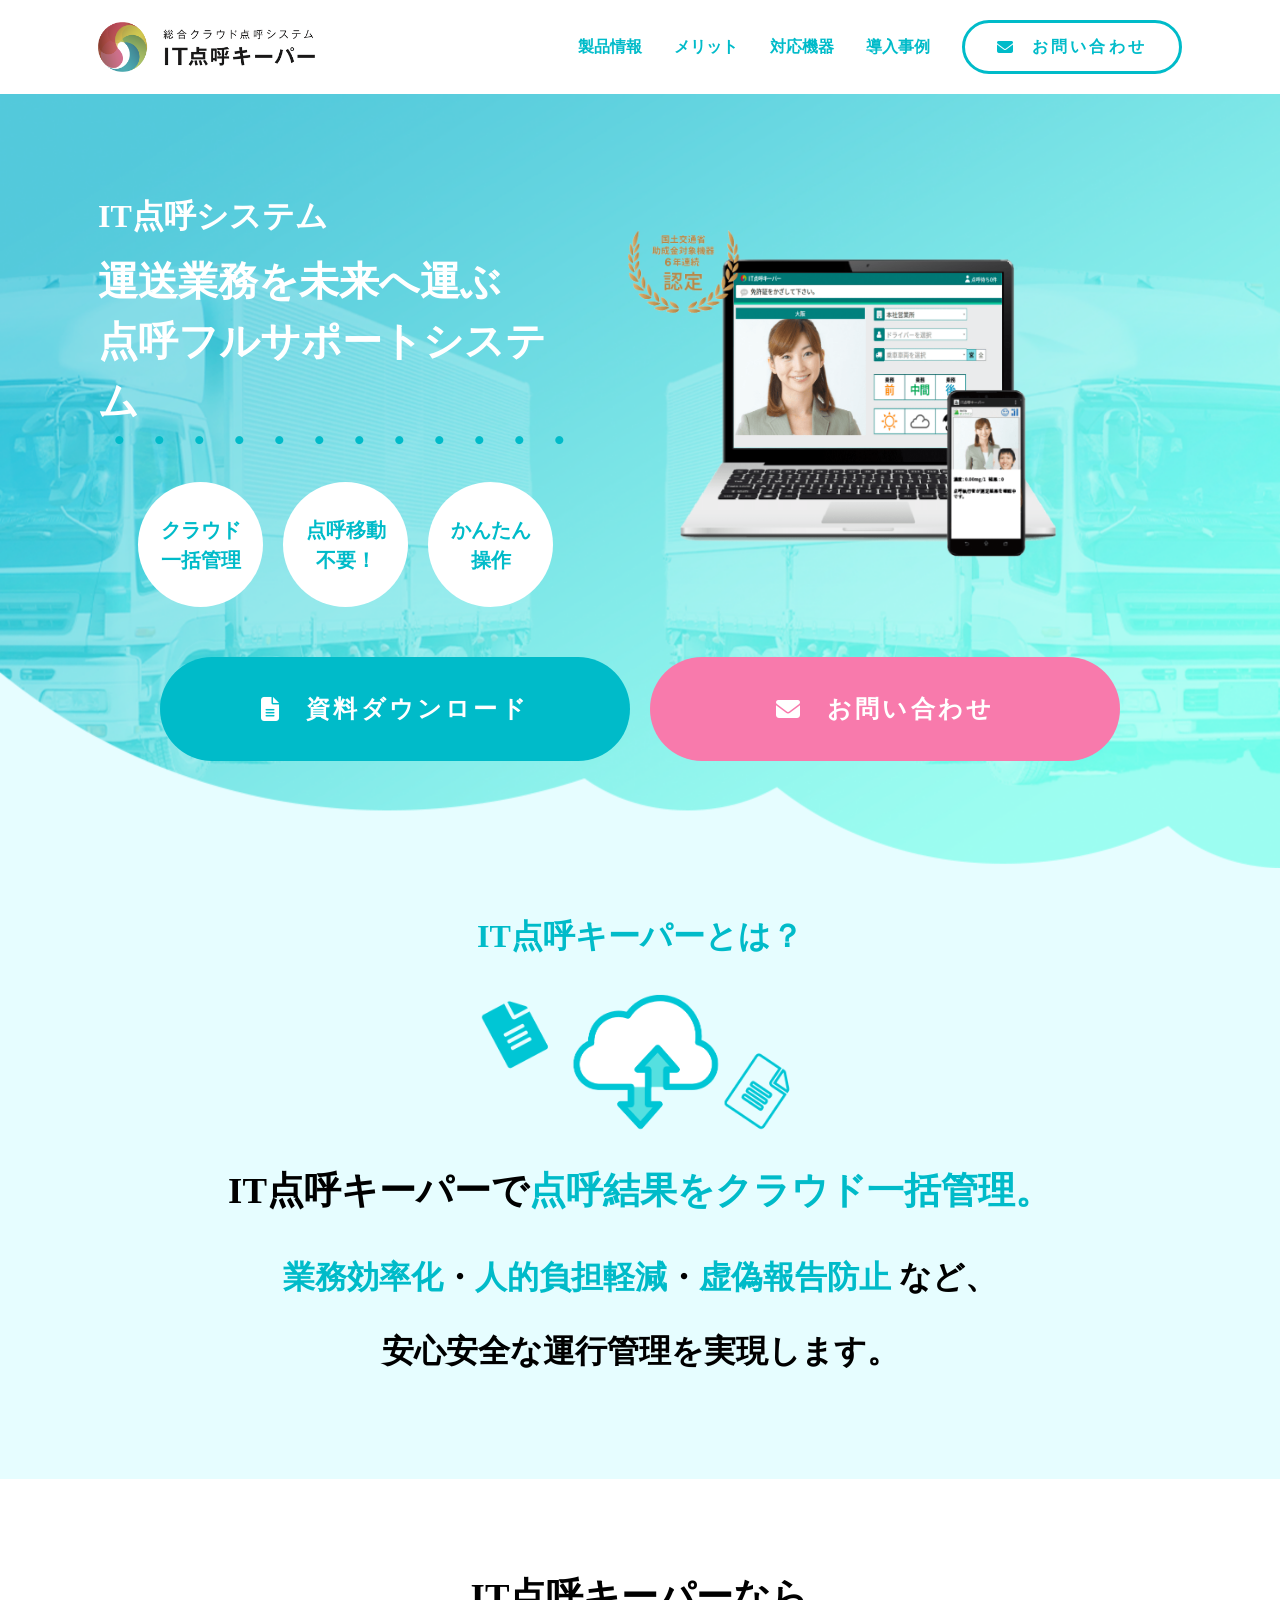
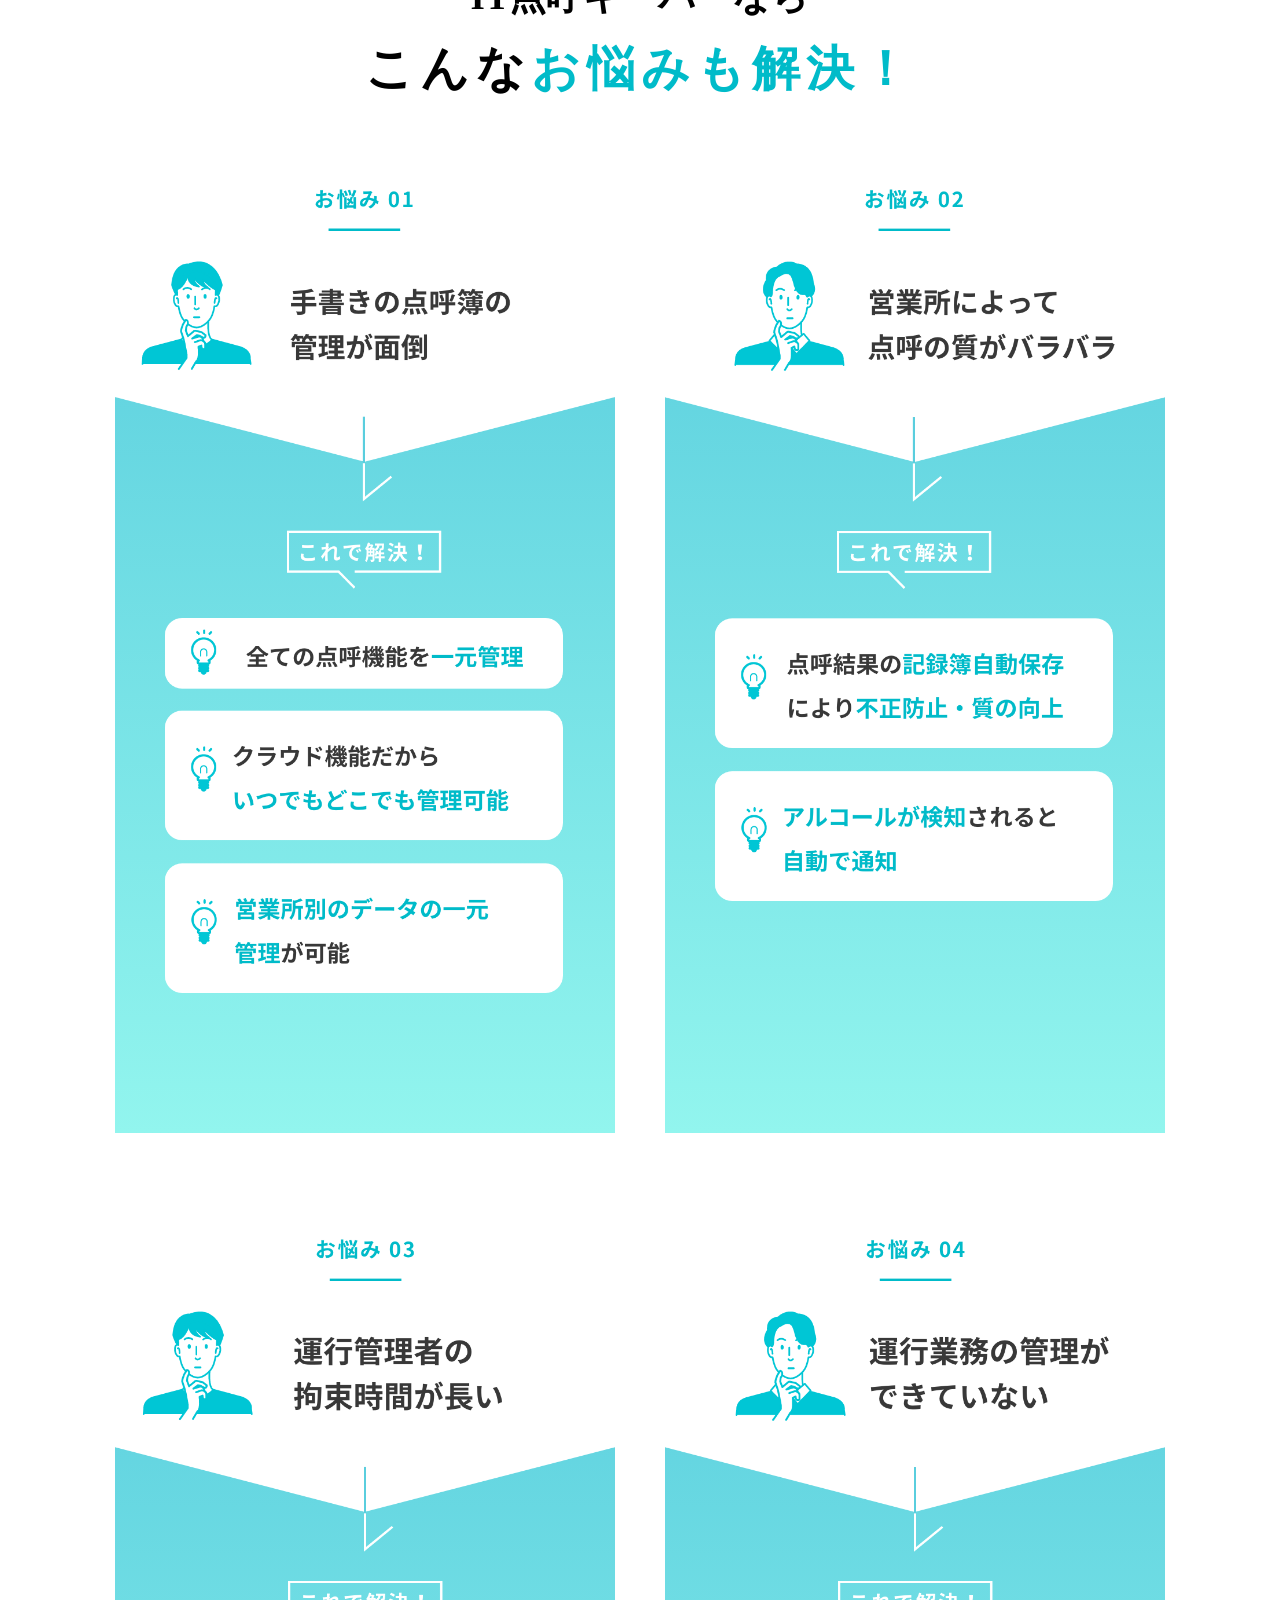
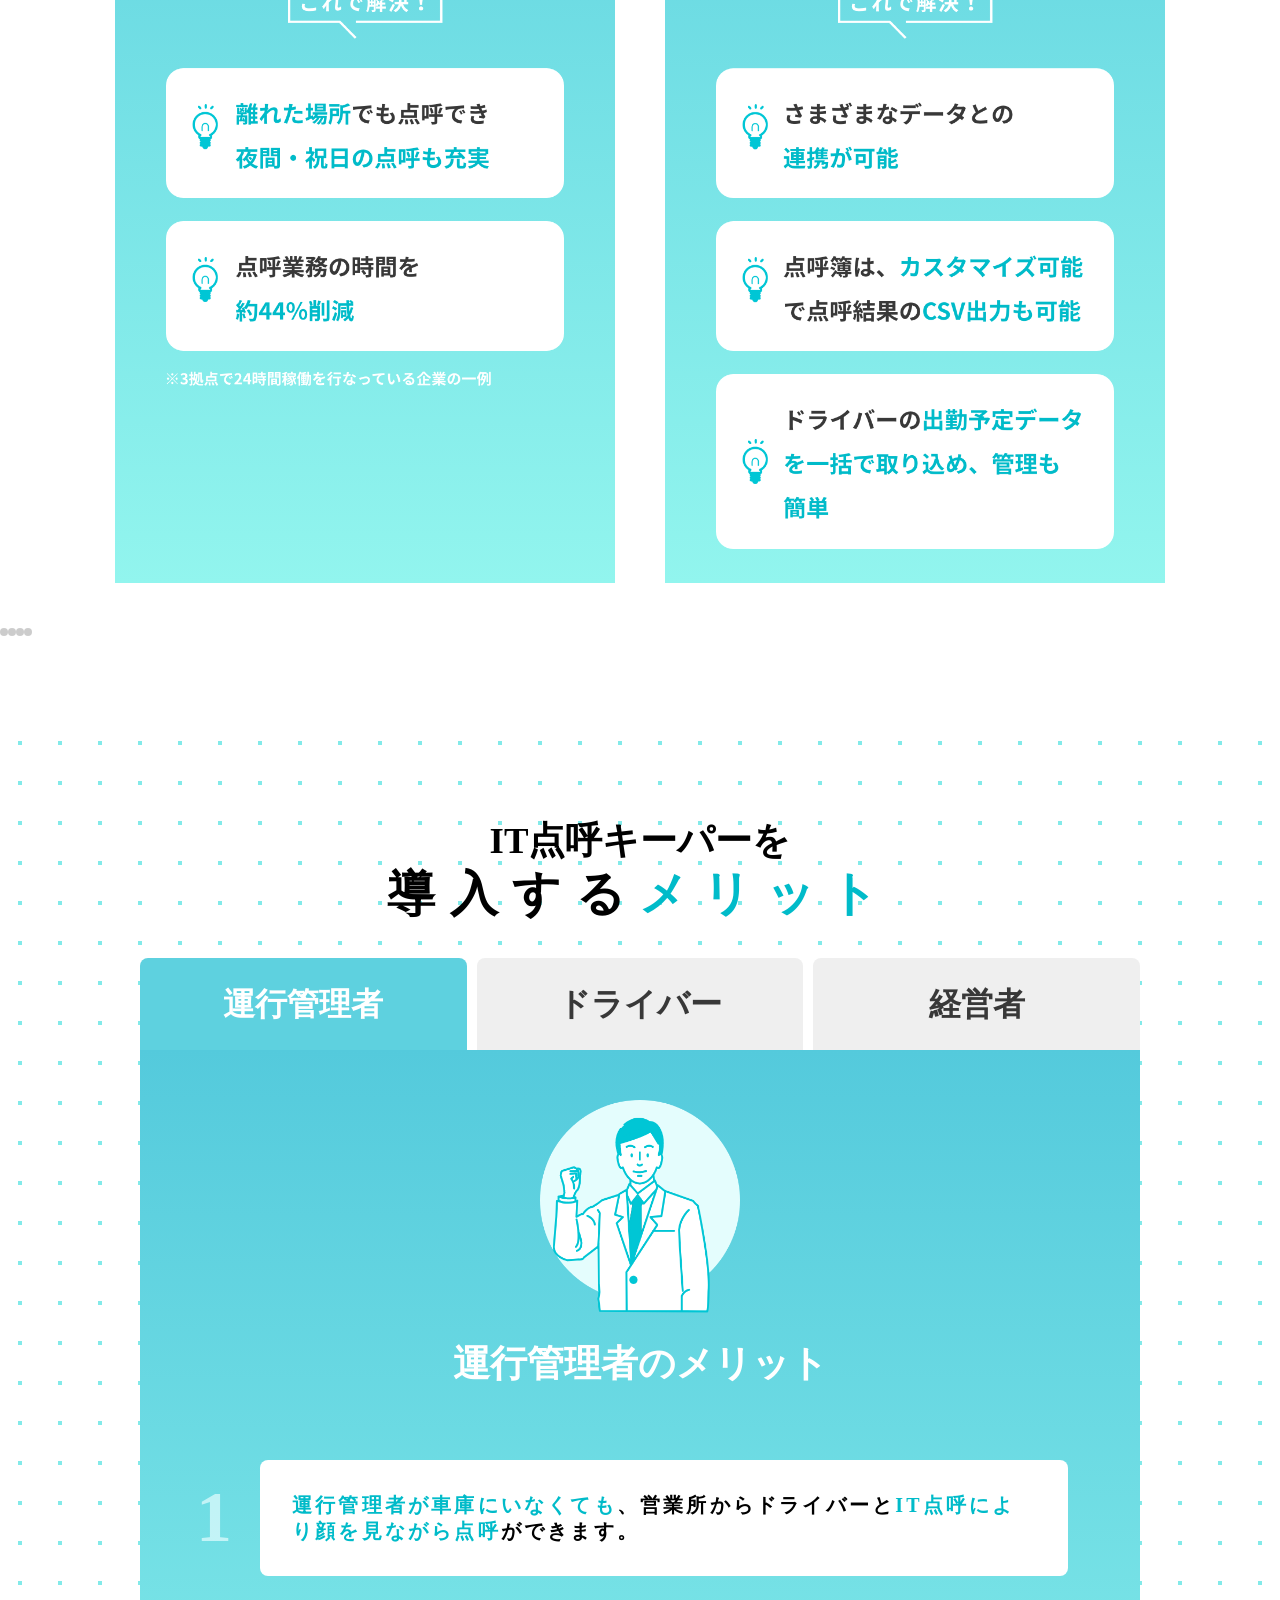
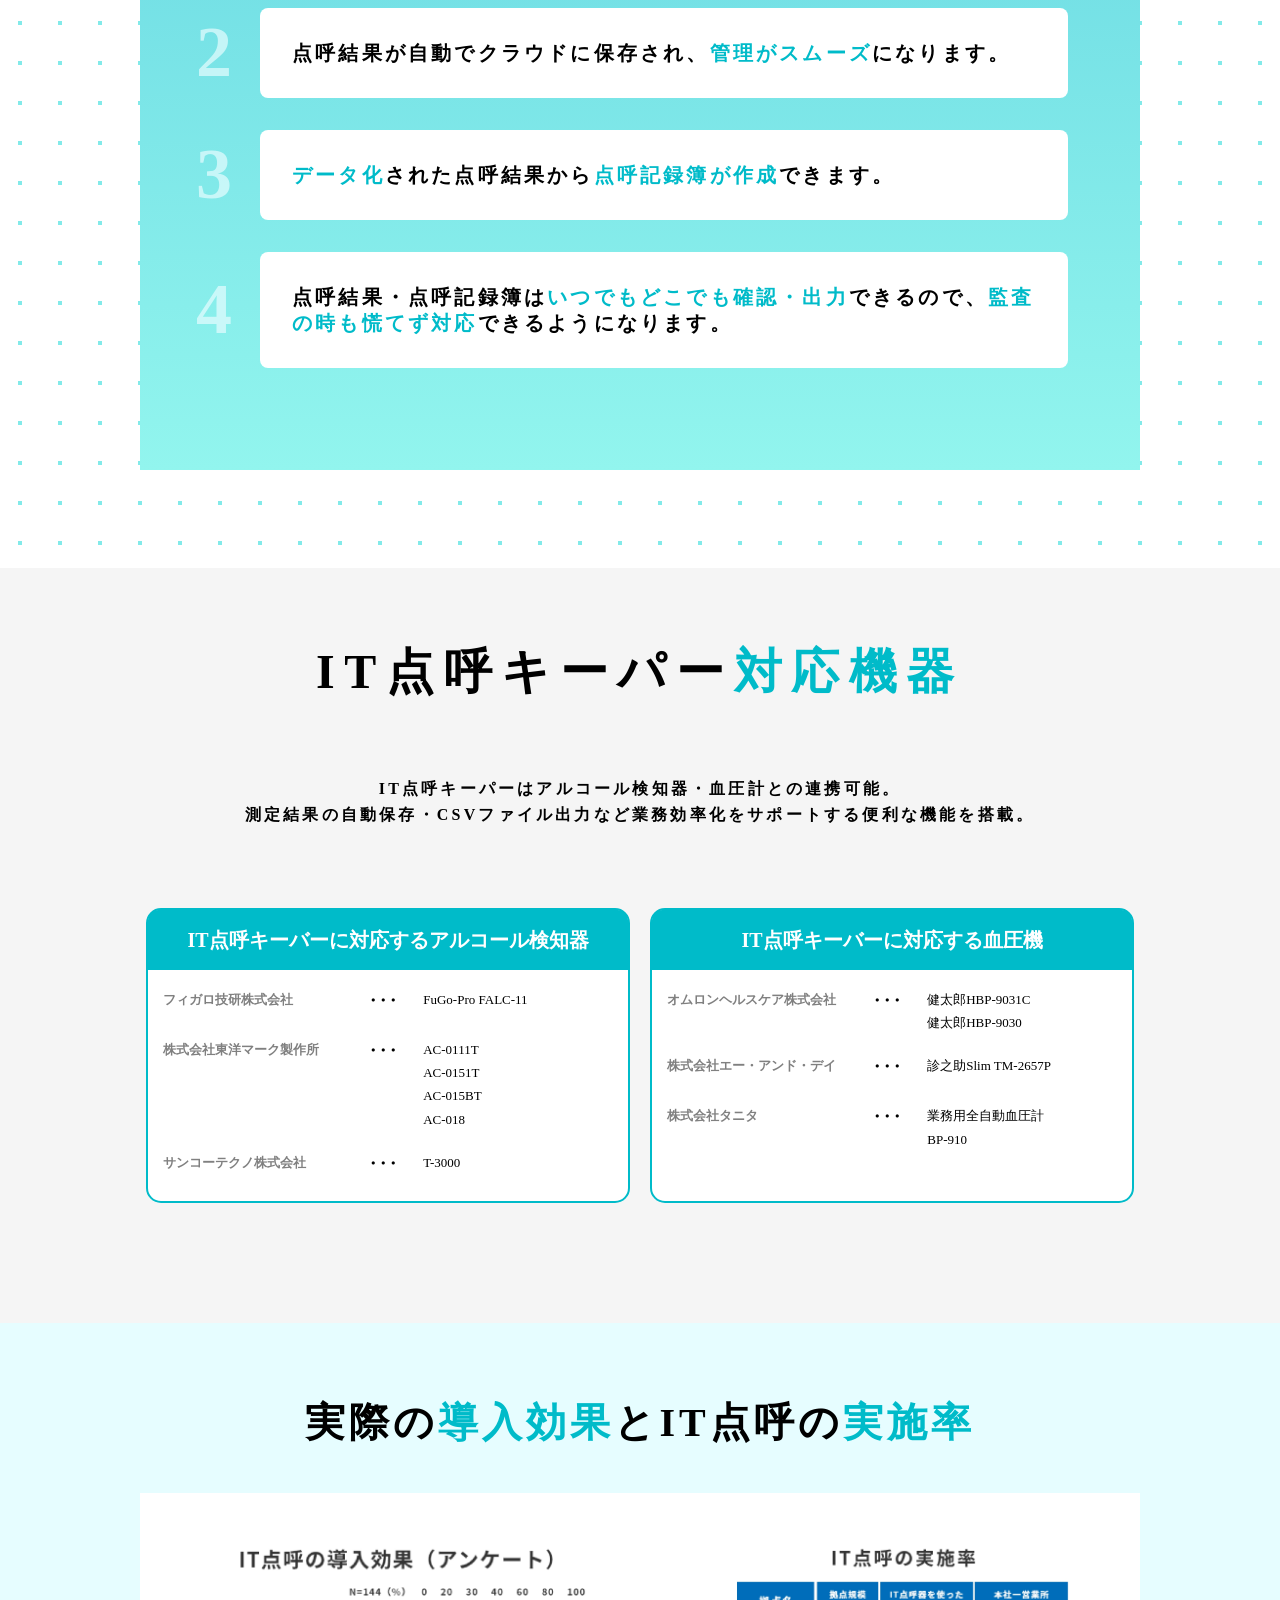
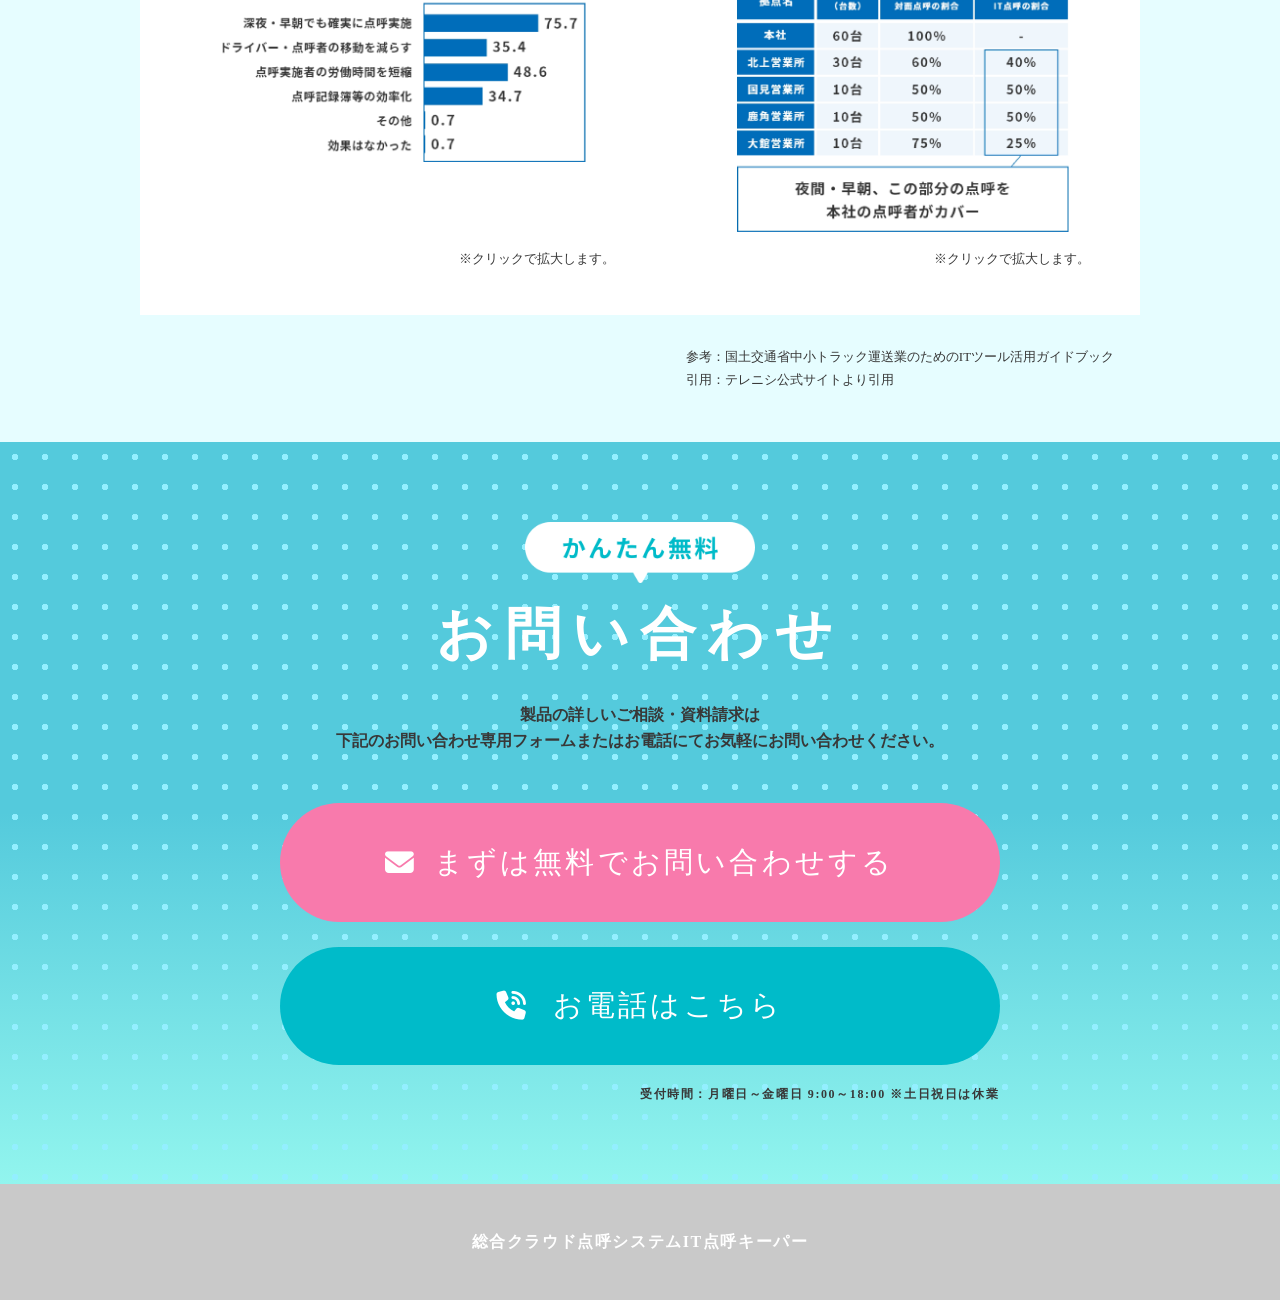
==== index.html @ 52ca7051 "first commit" ====
<!DOCTYPE html>
<html lang="ja">
  <head>
    <meta charset="UTF-8" />
    <meta http-equiv="X-UA-Compatible" content="IE=edge" />
    <meta name="viewport" content="width=device-width, initial-scale=1.0" />
    <!-- google font -->
    <link rel="preconnect" href="https://fonts.googleapis.com" />
    <link rel="preconnect" href="https://fonts.gstatic.com" crossorigin />
    <link
      href="https://fonts.googleapis.com/css2?family=Noto+Sans+JP:wght@500;700&display=swap"
      rel="stylesheet"
    />
    <!-- font awesome -->
    <link rel="stylesheet"
  href="https://cdnjs.cloudflare.com/ajax/libs/font-awesome/6.5.0/css/all.min.css"
  integrity="sha512-Avb2QiuDEEvB4bZJYdft2mNjVShBftLdPG8FJ0V7irTLQ8Uo0qcPxh4Plq7G5tGm0rU+1SPhVotteLpBERwTkw=="
  crossorigin="anonymous"
  referrerpolicy="no-referrer" />
    <!-- swiper.css -->
    <link
      rel="stylesheet"
      href="https://unpkg.com/swiper/swiper-bundle.min.css"
    />
    <!-- CSS -->
    <link rel="stylesheet" href="./css/reset.css" />
    <link rel="stylesheet" href="./css/style.css" />
    <!-- JS -->
    <script src="https://unpkg.com/swiper/swiper-bundle.min.js"></script>
    
    <title>総合クラウド点呼システム IT点呼キーパー</title>
    <meta
      content="IT点呼・対面点呼・電話点呼・スマホ点呼を全て1つに。IT点呼キーパーは、貨物／旅客自動車運送事業者向けの総合クラウド点呼システムです。ITを活用し、営業所と車庫間で離れていても、ドライバーと運行管理者同士が顔を見ながら点呼を行えます。"
      name="description"
    />
  </head>
  <body>
  <div class="header">
    <div class="header-inner">
    
    <img class="logo" src="img/logo@2x.png">
    
    <p class="hdicon1"><i class="fa-solid fa-phone-volume"></i></p>
    <p class="hdicon2"><i class="fa-solid fa-envelope"></i></p>

        <nav class="header__nav nav" id="js-nav">
          <ul class="nav__items nav-items">
        <li><a href="#jump1" class="hdmenu">製品情報</a></li>
        <li><a href="#jump2" class="hdmenu">メリット</a></li>
        <li><a href="#jump3" class="hdmenu">対応機器</a></li>
        <li><a href="#jump4" class="hdmenu">導入事例</a></li>
        <li><a href="" class="hdmenubutton"><i class="fa-solid fa-envelope"></i>お問い合わせ</a></li>
        <li class="nav__download">
        <a href="dl/ittenko-document.pdf">
          <i class="fa-solid fa-file-lines"></i>資料ダウンロード</a>
        </li>
          </ul>
        </nav>
        

        <button class="header__hamburger hamburger" id="js-hamburger">
          <span></span>
          <span></span>
          <span></span>
        </button>
      
    </div>
  </div>

  <div class="mainvisual">
  <div class="mv">
  <div class="mainvileft">
    <h3>IT点呼システム</h3>
    <h2>運送業務を未来へ運ぶ</h2>
    <h2>点呼フルサポートシステム</h2>
    <div class="title-dots">
  ・・・・・・・・・・・・
</div>
<div class="spimg">
<img src="img/top-mv-img01@2x.png">
</div>
    <ul class="mainviicon">
      <li class="mainviiconmaru">クラウド<br>一括管理</li>
      <li class="mainviiconmaru">点呼移動<br>不要！</li>
      <li class="mainviiconmaru">かんたん<br>操作</li>
    </ul>
  </div>
    <div class="mainviright">
      <img src="img/top-mv-img01@2x.png">
    </div>
  </div>
  <div class="mvbutton">
  <a href="dl/ittenko-document.pdf" class="mvbutton1"><i class="fa-solid fa-file-lines"></i>資料ダウンロード</a>
  <a href="" class="mvbutton2"><i class="fa-solid fa-envelope"></i>お問い合わせ</a>
  </div>
  </div>
  
  <div class="section1" id="jump1">
    <h3><span class="st1">IT点呼キーパーとは？</span></h3>
    <img src="img/top-about-img01@2x.png">
    <h3>IT点呼キーパーで<span>点呼結果をクラウド一括管理。</span></h3>
    <p><span>業務効率化</span>・<span>人的負担軽減</span>・<span>虚偽報告防止</span>
    など、</p><p>
    安心安全な運行管理を実現します。</p>
  </div>

  <div class="section2">
    <h3>IT点呼キーパーなら</h3>
    <h2>こんな<span>お悩みも解決！</span></h2>
      <div class="pcsc2">
    <div class="pcsc2-slide"><img src="img/top-solution-img01@2x.png"></div>
    <div class="pcsc2-slide"><img src="img/top-solution-img02@2x.png"></div>
    <div class="pcsc2-slide"><img src="img/top-solution-img03@2x.png"></div>
    <div class="pcsc2-slide"><img src="img/top-solution-img04@2x.png"></div>
      </div>
    <div class="swiper-container">
    <div class="swiper">
    <div class="swiper-wrapper">
    <div class="swiper-slide"><img src="img/top-solution-img01@2x.png"></div>
    <div class="swiper-slide"><img src="img/top-solution-img02@2x.png"></div>
    <div class="swiper-slide"><img src="img/top-solution-img03@2x.png"></div>
    <div class="swiper-slide"><img src="img/top-solution-img04@2x.png"></div>
    </div>
    <!-- ★ ここを追加（左右の矢印ボタン） -->
    <div class="swiper-button-prev"></div>
    <div class="swiper-button-next"></div>
</div>
    <!-- ページネーションがあるなら -->
    <div class="swiper-pagination"></div>
  
</div>
</div>
  <div class="section3" id="jump2">
    <h3>IT点呼キーパーを</h3>
    <h2>導入する<span class="ao">メリット</span></h2>
    <section class="someTabs" data-tabs>
  <nav class="tabs__nav">
    <a href="#" class="tabs__item active" data-tab>運行管理者</a>
    <a href="#" class="tabs__item" data-tab>ドライバー</a>
    <a href="#" class="tabs__item" data-tab>経営者</a>
  </nav>
  <div class="tabs__body">
    <div class="tabs__content active" data-tab-content>
      <img src="img/top-merit-img01.png">
      <h3 class="shiro">運行管理者のメリット</h3>
      <ul>
        <li><span>運行管理者が車庫にいなくても</span>、営業所からドライバーと<span>IT点呼により顔を見ながら点呼</span>ができます。</li>
        <li>点呼結果が自動でクラウドに保存され、<span>管理がスムーズ</span>になります。</li>
        <li><span>データ化</span>された点呼結果から<span>点呼記録簿が作成</span>できます。</li>
        <li>点呼結果・点呼記録簿は<span>いつでもどこでも確認・出力</span>できるので、<span>監査の時も慌てず対応</span>できるようになります。</li>
      </ul>
    </div>
    <div class="tabs__content" data-tab-content>
      <img src="img/top-merit-img02.png">
      <h3 class="shiro">ドライバーのメリット</h3>
      <ul>
        <li>対面点呼のために<span>離れた営業所まで向かう時間が削減</span>されます。</li>
        <li>遠隔地の場合でも<span>スマートフォンで点呼</span>※が行えます。<p>※オプション</p></li>
      </ul>
    </div>
    <div class="tabs__content" data-tab-content>
      <img src="img/top-merit-img03.png">
      <h3 class="shiro">経営者のメリット</h3>
      <ul>
        <li><span>点呼結果が自動でクラウドに保存・管理</span>されるので、<span>改ざん・不正利用防止</span>に繋がります。</li>
        <li>営業所ごとにバラついていた<span>点呼の質が均一化</span>され、<span>点呼簿の質が向上</span>されます。</li>
        <li>クラウド化により、<span>ペーパーレスで経費削減</span>に繋がります。</li>
      </ul>
    </div>
  </div>
  </section>
  </div>

  <div class="section4" id="jump3">
    <h2>IT点呼キーパー<span class="ao">対応機器</span></h2>
    <p>IT点呼キーパーはアルコール検知器・血圧計との連携可能。</p>
    <p>測定結果の自動保存・CSVファイル出力など業務効率化をサポートする便利な機能を搭載。</p>
     <div class="container">
    <!-- 左のカード -->
    <div class="card">
    <div class="accordion">
      <h3>IT点呼キーバーに対応する<span>アルコール検知器</span></h3>
    </div>
      <div class="list">
        <div class="list-item">
          <span class="company">フィガロ技研株式会社</span><span class="lidot">・・・</span><span class="models">FuGo-Pro FALC-11</span>
        </div>
        <div class="list-item">
          <span class="company">株式会社東洋マーク製作所</span>
          <span class="lidot">・・・</span>
          <span class="models">
            AC-0111T<br>
            AC-0151T<br>
            AC-015BT<br>
            AC-018</span>
          
        </div>
        <div class="list-item">
          <span class="company">サンコーテクノ株式会社</span><span class="lidot">・・・</span><span class="models">T-3000</span>
        </div>
      </div>
    </div>

    <!-- 右のカード -->
    <div class="card">
      <div class="accordion">
      <h3>IT点呼キーバーに対応する<span>血圧機</span></h3></div>
      <div class="list">
        <div class="list-item">
          <span class="company">オムロンヘルスケア株式会社</span>
          <span class="lidot">・・・</span>
          <span class="models">
            健太郎HBP-9031C<br>
            健太郎HBP-9030</span>
          
        </div>
        <div class="list-item">
          <span class="company">株式会社エー・アンド・デイ</span><span class="lidot">・・・</span><span class="models">診之助Slim TM-2657P</span>
        </div>
        <div class="list-item">
          <span class="company">株式会社タニタ</span><span class="lidot">・・・</span><span class="models">業務用全自動血圧計<br>BP-910</span>
        </div>
      </div>
    </div>
  </div>
  </div>

  <div class="section5" id="jump4">
    <h2>実際の<span class="ao5">導入効果</span>とIT点呼の<span class="ao5">実施率</span></h2>
    <div class="sc5li">
      <div class="sc5li1">
      <img src="img/top-effect-img01@2x.jpg" class="modal-img">
      <p>※クリックで拡大します。</p>
      </div>
      <div class="sc5li1">
      <img src="img/top-effect-img02@2x.jpg" class="modal-img">
      <p>※クリックで拡大します。</p>
      </div>
</div>
<div id="modal" class="modal">
  <div class="modal-box">
    <span class="close">&times;</span>
    <img id="modal-content" src="" alt="">
  </div>
</div>
<div class="sc5cp">
    <p>参考：国土交通省中小トラック運送業のためのITツール活用ガイドブック</p>
    <p>引用：テレニシ公式サイトより引用</p>
  </div>
</div>    
    

  <div class="section6">
    <img src="img/contact-dec01@2x.png">
    <h2>お問い合わせ</h2>
    <p>製品の詳しいご相談・資料請求は<br>
      下記のお問い合わせ専用フォームまたはお電話にてお気軽にお問い合わせください。</p>
    <a href="" class="sc6bt1"><i class="fa-solid fa-envelope"></i>まずは無料でお問い合わせする</a>
    <br>
    <a href="" class="sc6bt2"><i class="fa-solid fa-phone-volume"></i>お電話はこちら</a>
    <p class="lastcp">受付時間：月曜日～金曜日 9:00～18:00 ※土日祝日は休業</p>
  </div>

  <div class="footer">
    <p>総合クラウド点呼システムIT点呼キーパー</p>
  </div>

  <script type="text/javascript" src="./js/common.js"></script>
  </body>
</html>
---- css/style.css ----
@charset "UTF-8";
/*ここでは各パーショルファイルを＠useしてください。*/
/*クラス定義 (これより下を消す)*/
/*ここでは各ファイルで使用する変数を定義してください。*/
h3 {
  font-size: 2.3rem;
}

h2 {
  font-size: 3rem;
}

/*ここでは各パーショルファイルを＠useしてください。*/
/*クラス定義 (これより下を消す)*/
/*クラス定義 (これより下を消す)*/
#jump1, #jump2, #jump3, #jump4 {
  scroll-margin-top: 94px;
}

.section1 {
  text-align: center;
  background-color: #e6fdff;
  padding-bottom: 100px;
}
.section1 span {
  color: #00bbc9;
}
.section1 .st1 {
  font-size: 32px;
}
.section1 img {
  margin: auto;
  display: block;
  width: 25%;
  margin-top: 20px;
  margin-bottom: 40px;
}
.section1 h3 {
  padding-bottom: 20px;
}
.section1 p {
  margin-top: 20px;
  font-size: 2rem;
  line-height: 1.7;
  font-weight: bold;
}

.section2 {
  padding-top: 100px;
  padding-bottom: 100px;
  text-align: center;
}
.section2 h2 {
  margin-top: 30px;
  letter-spacing: 0.4rem;
  font-size: 48px;
  font-weight: 700;
}
.section2 span {
  color: #00bbc9;
}

@media (min-width: 993px) {
  .section2 .pcsc2 {
    display: flex;
    justify-content: center;
    gap: 50px;
    margin-top: 50px;
    flex-wrap: wrap;
    max-width: 1260px;
    margin: 40px auto;
  }
  .swiper {
    display: none;
  }
  .pcsc2-slide {
    position: relative;
    background: linear-gradient(0deg, #92f5ee 0%, #54cadc 100%);
    width: 500px;
    height: 1000px;
    overflow: hidden;
  }
  .pcsc2-slide img {
    position: absolute;
    top: 0;
    left: 0;
    width: 100%; /* 横幅を枠いっぱいに */
    height: auto; /* 縦は自動調整 */
    -o-object-fit: contain;
       object-fit: contain;
  }
}
.section3 {
  padding-top: 100px;
  padding-bottom: 50px;
  text-align: center;
  background-color: #ffffff;
  background-image: radial-gradient(circle, #83eae9 2.5px, transparent 2.5px);
  background-position: 0 0;
  background-size: 40px 40px;
}
.section3 h2 {
  letter-spacing: 0.3em;
  padding-top: 10px;
  padding-bottom: 40px;
}
.section3 span {
  color: #00bbc9;
}
.section3 .shiro {
  color: #ffffff;
  padding: 30px;
}
.section3 img {
  padding-top: 50px;
  width: 20%;
}
.section3 .tabs__nav {
  display: flex;
  justify-content: space-between;
  gap: 10px;
}
.section3 .someTabs {
  width: 80%;
  max-width: 1000px;
  margin: 0 auto;
}
.section3 .tabs__content {
  display: none;
}
.section3 .tabs__content.active {
  display: block;
  background: linear-gradient(0deg, #92f5ee 0%, #54cadc 100%);
}
.section3 .tabs__content ul {
  list-style: none;
  counter-reset: item;
  padding-left: 4.5rem;
  padding-right: 1.5rem;
  padding-bottom: 70px;
  margin: 3rem;
}
.section3 .tabs__content ul li {
  counter-increment: item;
  position: relative;
  padding: 2rem;
  margin-bottom: 2rem;
  background-color: #ffffff;
  border-radius: 0.5rem;
  font-size: 20px;
  text-align: left;
  font-weight: bold;
  letter-spacing: 0.2rem;
  line-height: 1.3;
}
.section3 .tabs__content ul li::before {
  content: counter(item);
  position: absolute;
  color: #e6fdff;
  left: -4rem;
  top: 50%;
  font-weight: bold;
  font-size: 4.5rem;
  transform: translateY(-50%);
  opacity: 0.7;
}
.section3 .tabs__item.active {
  background-color: #5ED1DF;
  color: #fff;
  text-decoration: none;
  font-size: 2rem;
  padding-top: 30px;
  padding-bottom: 30px;
}
.section3 .tabs__item {
  background-color: #EFEFEF;
  color: #383838;
  text-decoration: none;
  font-size: 2rem;
  font-weight: 600;
  padding: 30px 0;
  flex: 1;
  text-align: center;
  border-radius: 8px 8px 0 0;
}
.section3 .tabs__item:visited,
.section3 .tabs__item:focus {
  text-decoration: none;
}
.section3 .tabs__item:hover {
  text-decoration: none;
  opacity: 0.7;
}

.section4 {
  text-align: center;
  padding-top: 80px;
  padding-bottom: 120px;
  background-color: #f5f5f5;
}
.section4 h2 {
  padding-bottom: 80px;
  letter-spacing: 0.2em;
}
.section4 p {
  letter-spacing: 0.2em;
  line-height: 1.6;
  font-weight: bold;
}

.ao {
  color: #00bbc9;
}

.container {
  display: flex;
  gap: 20px;
  justify-content: center;
  flex-wrap: wrap;
  padding-top: 80px;
}

.card h3 {
  background-color: #00bbc9;
  color: #ffffff;
  font-size: 20px;
  text-align: center;
  border-top-left-radius: 10px;
  border-top-right-radius: 10px;
  padding: 20px 8px;
}

.list {
  line-height: 1.8;
}

.card {
  background-color: #ffffff;
  border: 2px solid #00bbc9;
  border-radius: 15px;
  width: 480px;
  margin: 0;
}

.list-item {
  display: flex;
  align-items: flex-start;
  margin-bottom: 20px;
  gap: 10px;
  font-size: 13px;
  margin-top: 18px;
}

.company {
  flex: 0.1 0 180px;
  font-weight: bold;
  color: gray;
  text-align: left;
  margin-left: 15px;
}

.models {
  flex: 2;
  text-align: left;
  margin-left: 20px;
}

.lidot {
  flex: 0 0 10px;
  letter-spacing: -10px;
  font-size: 20px;
  margin-top: -6px;
}

.section5 {
  text-align: center;
  padding-top: 80px;
  padding-bottom: 50px;
  background-color: #e6fdff;
}
.section5 h2 {
  padding-bottom: 50px;
  letter-spacing: 0.1em;
  font-size: 2.5rem;
}

.ao5 {
  color: #00bbc9;
}

.sc5li {
  display: flex;
  background-color: #ffffff;
  justify-content: space-between;
  margin: 0 auto;
  max-width: 1000px;
  padding-top: 50px;
  padding-bottom: 50px;
}

.sc5li1 {
  display: flex;
  flex-direction: column;
  align-items: center;
}
.sc5li1 img {
  width: 70%;
}

.sc5li1 img:hover {
  opacity: 0.7;
}

.sc5li1 p {
  margin-top: auto;
  padding-top: 20px;
  font-size: 13px;
  color: #383838;
  align-self: flex-end;
  padding-right: 50px;
}

.sc5cp {
  padding-top: 30px;
  text-align: left;
  font-size: 13px;
  color: #383838;
  line-height: 1.8;
  display: inline-block;
  padding-left: 520px;
}

.modal {
  display: none;
  position: fixed;
  inset: 0;
  background: rgba(0, 0, 0, 0.8);
  z-index: 9999;
  display: flex;
  justify-content: center;
  align-items: center;
}

.modal-box {
  position: relative;
  display: inline-block;
}

#modal-content {
  max-width: 50vw;
  max-height: 50vh;
  -o-object-fit: contain;
     object-fit: contain;
}

.close {
  position: absolute;
  top: -40px;
  right: 0px;
  font-size: 32px;
  color: #ffffff;
  z-index: 999999;
  cursor: pointer;
  -webkit-user-select: none;
     -moz-user-select: none;
          user-select: none;
}

.section6 {
  padding-top: 80px;
  text-align: center;
  align-items: center;
  padding-bottom: 80px;
  background-image: radial-gradient(circle, #93efff 3px, transparent 3px), linear-gradient(0deg, #92f5ee 0%, #54cadc 50%);
  background-position: 0 0;
  background-size: 30px 30px, auto;
  background-repeat: repeat, no-repeat;
}
.section6 img {
  width: 18%;
}
.section6 h2 {
  color: #ffffff;
  padding-top: 20px;
  padding-bottom: 40px;
  letter-spacing: 0.7rem;
  font-size: 3.5rem;
}
.section6 p {
  line-height: 1.6;
  color: #383838;
  font-weight: bold;
}

.sc6bt1,
a.sc6bt1 {
  display: inline-flex;
  justify-content: center;
  gap: 1rem;
  text-decoration: none;
  font-size: 1.8rem;
  color: #ffffff;
  background: #f87aac;
  border-radius: 100vh;
  padding: 2.8rem;
  width: 630px;
  margin-top: 50px;
  letter-spacing: 0.2rem;
}

.sc6bt2,
a.sc6bt2 {
  display: inline-flex;
  justify-content: center;
  gap: 1.5rem;
  text-decoration: none;
  font-size: 1.8rem;
  color: #ffffff;
  background: #00bbc9;
  border-radius: 100vh;
  padding: 2.8rem;
  width: 630px;
  margin-top: 25px;
  letter-spacing: 0.2rem;
}

.sc6bt1:hover,
.sc6bt2:hover {
  opacity: 0.7;
}

.lastcp {
  margin-left: 50%;
  text-align: left;
  margin-top: 20px;
  font-size: 12px;
  letter-spacing: 0.1rem;
  font-weight: 700;
}

@media screen and (max-width: 992px) {
  .section1 {
    text-align: center;
    background-color: #e6fdff;
    padding-bottom: 50px;
  }
  .section1 span {
    color: #00bbc9;
  }
  .section1 img {
    margin: auto;
    display: block;
    width: 70%;
    margin-bottom: 20px;
  }
  .section1 h3 {
    padding-bottom: 20px;
    line-height: 1.7;
    letter-spacing: 0.1rem;
    margin: auto;
    font-size: 1.2rem;
    width: 80%;
    font-weight: bold;
    text-align: center;
  }
  .section1 p {
    margin-top: 20px;
    font-size: 0.9rem;
    font-weight: 400;
    line-height: 1.7;
    width: 90%;
    margin: auto;
    letter-spacing: 0.05rem;
  }
  .section1 .st1 {
    font-size: 28px;
    letter-spacing: 0.1rem;
  }
  .section2 {
    padding-top: 50px;
    background-color: #ffffff;
    background-image: radial-gradient(circle, #83eae9 1px, transparent 1px);
    background-position: 0 0;
    background-size: 20px 20px;
  }
  .section2 h3 {
    font-size: 1.2rem;
    letter-spacing: 0.1rem;
  }
  .section2 h2 {
    font-size: 1.7rem;
    letter-spacing: 0.2rem;
  }
  .section2 .pcsc2 {
    display: none;
  }
  .section2 .swiper {
    display: block;
    width: 100%;
    margin: 2rem auto 2rem;
    position: relative;
  }
  .swiper-slide {
    width: 75%;
    background: linear-gradient(45deg, #92f5ee 0%, #54cadc 100%);
    position: relative;
    height: auto;
  }
  .swiper-slide img {
    width: 100%;
    height: auto;
    padding-bottom: 50px;
    -o-object-fit: contain;
       object-fit: contain;
  }
  /* デフォルト削除 */
  .swiper .swiper-button-prev::after,
  .swiper .swiper-button-next::after {
    content: "" !important;
  }
  .swiper-button-prev svg,
  .swiper-button-next svg {
    display: none !important;
  }
  /* 矢印 */
  .swiper-button-prev,
  .swiper-button-next {
    position: absolute;
    top: 50%;
    transform: translateY(-50%);
    width: 50px;
    height: 50px;
    border-radius: 50%;
    background: rgba(0, 0, 0, 0.3);
    display: flex;
    align-items: center;
    justify-content: center;
    z-index: 999;
  }
  .swiper-button-prev::before {
    content: "";
    border-top: 8px solid transparent;
    border-bottom: 8px solid transparent;
    border-right: 10px solid #fff;
  }
  .swiper-button-next::before {
    content: "";
    border-top: 8px solid transparent;
    border-bottom: 8px solid transparent;
    border-left: 10px solid #fff;
  }
  .swiper-button-prev {
    left: -15px;
  }
  .swiper-button-next {
    right: -15px;
  }
  .swiper-container {
    position: relative;
  }
  .swiper-pagination-bullet {
    width: 15px;
    height: 15px;
    margin: 0 8px !important;
    opacity: 1;
    background-color: #ffffff;
    border: 1px solid #383838;
  }
  .swiper-pagination-bullet-active {
    background-color: #00bbc9;
    opacity: 1;
    border: 1px solid #00bbc9;
  }
  .swiper-pagination {
    bottom: -35px !important;
  }
  .section3 {
    background-image: radial-gradient(circle, #83eae9 1px, transparent 1px);
    background-position: 0 0;
    background-size: 20px 20px;
    padding-top: 0px;
    padding-bottom: 0px;
  }
  .section3 h3 {
    font-size: 1.2rem;
    letter-spacing: 0.1rem;
  }
  .section3 h2 {
    font-size: 1.7rem;
    letter-spacing: 0.2rem;
    padding-bottom: 20px;
  }
  .section3 .shiro {
    font-size: 1.5rem;
  }
  .section3 .tabs__content ul li::before {
    content: counter(item);
    position: absolute;
    color: #e6fdff;
    left: -3rem;
    top: 50%;
    font-weight: bold;
    font-size: 3rem;
    transform: translateY(-50%);
  }
  .section3 .tabs__item {
    font-size: 1rem;
    padding: 20px 0;
  }
  .section3 .tabs__item.active {
    font-size: 1rem;
    padding: 20px 0;
  }
  .section3 .someTabs {
    width: 100%;
    max-width: 1000px;
    margin: 0 auto;
  }
  .section3 img {
    width: 30%;
  }
  .section3 .tabs__content ul {
    margin-left: 0rem;
    margin-right: 1rem;
    margin-top: 0rem;
    margin-bottom: 0rem;
    padding-bottom: 10px;
  }
  .section3 .tabs__content ul li {
    font-size: 0.7rem;
    padding: 1.2rem;
    line-height: 1.7;
    letter-spacing: 0.1rem;
  }
  .section3 .tabs__content ul li p {
    font-size: 0.6rem;
    font-weight: 200;
  }
  .section4 {
    padding-top: 50px;
    padding-bottom: 50px;
  }
  .section4 h2 {
    padding-bottom: 30px;
    font-size: 1.8rem;
    margin: 0 auto;
    width: 70%;
    line-height: 1.4;
  }
  .section4 .ao {
    display: inline-block;
  }
  .section4 p {
    width: 70%;
    margin: 0 auto;
    font-size: 0.8rem;
    font-weight: 600;
    letter-spacing: 0.1rem;
    text-align: left;
  }
  .section4 .container {
    padding-top: 40px;
  }
  .list-item {
    justify-content: space-between;
    margin-bottom: 15px;
    gap: 0px;
    font-size: 0.7rem;
  }
  .list-item .company {
    max-width: 45%;
    margin-left: 10px;
  }
  .list-item .lidot {
    font-size: 0.6rem;
    max-width: 15%;
    padding-top: 8px;
    letter-spacing: -3px;
  }
  .list-item .models {
    max-width: 40%;
    margin-right: 10px;
  }
  .accordion {
    display: block;
    cursor: pointer;
    transition: 0.5s ease-in;
    position: relative;
  }
  .accordion span {
    display: block;
  }
  .accordion h3 {
    line-height: 1.4;
    font-size: 1rem;
    letter-spacing: 0.1rem;
    font-weight: 400;
    border: 2px solid #00bbc9;
    border-radius: 15px;
    text-align: left;
    padding-left: 30px;
  }
  .accordion span {
    display: block;
  }
  .accordion:before {
    content: "";
    width: 12px;
    height: 2px;
    background: #00bbc9;
    position: absolute;
    right: 16px;
    top: 50%;
    transform: translateY(-50%);
  }
  .accordion.active {
    margin-bottom: 0;
  }
  .accordion.active h3 {
    border-bottom-left-radius: 0;
    border-bottom-right-radius: 0;
  }
  .card {
    width: 85%;
    background-color: none;
    border: none;
  }
  .card h3 {
    padding: 20px 30px;
  }
  /* アコーディオン閉じているとき（.active がつかないとき）は線なし */
  .accordion + .list {
    border: none;
  }
  /* 開いたときだけ線を付ける */
  .accordion.active + .list {
    border: 2px solid #00bbc9;
  }
  .list {
    max-height: 0;
    overflow: hidden;
    transition: 0.3s ease-out;
    background-color: #ffffff;
    width: 99.3%;
    line-height: 1.8;
    background-color: #ffffff;
    border: 2px solid #00bbc9;
    border-bottom-left-radius: 10px;
    border-bottom-right-radius: 10px;
  }
  p.list {
    padding: 10px 20px;
    margin: 0 0 15px;
    position: relative;
    padding-left: 60px;
  }
  p.list:before {
    position: absolute;
  }
  .container {
    position: relative;
  }
  .accordion:hover {
    opacity: 0.7;
  }
  .accordion:after {
    content: "+";
    font-size: 1.5rem;
    font-weight: bold;
    color: #00bbc9;
    background: #ffffff;
    width: 24px;
    height: 24px;
    border-radius: 50%;
    border: 2px solid #00bbc9;
    position: absolute;
    right: 10px;
    top: 50%;
    transform: translateY(-46%);
  }
  .accordion:after,
  .accordion:before {
    pointer-events: none;
  }
  .accordion.active:after {
    content: "-";
    font-size: 2rem;
    font-weight: bold;
    display: flex;
    justify-content: center;
    align-items: end;
    color: #00bbc9;
  }
  .section5 h2 {
    width: 70%;
    margin: 0 auto;
    font-size: 1.8rem;
    letter-spacing: 0.3rem;
    line-height: 1.4;
  }
  .sc5li {
    display: flex;
    background-color: #ffffff;
    flex-direction: column;
    margin: 0 auto;
    width: 85%;
    padding-top: 50px;
    padding-bottom: 50px;
    gap: 50px;
  }
  .sc5li p {
    font-size: 0.5rem;
  }
  .sc5cp {
    margin-top: 15px;
    text-align: left;
    color: #383838;
    line-height: 1.8;
    padding: 3%;
    width: 85%;
  }
  p {
    font-size: 0.8rem;
  }
  .section5 {
    padding-bottom: 30px;
    padding-top: 30px;
  }
  #modal-content {
    max-width: 90vw;
    max-height: 90vh;
    -o-object-fit: contain;
       object-fit: contain;
  }
  .section6 h2 {
    font-size: 2.5rem;
    letter-spacing: 0.2rem;
  }
  .section6 {
    padding-top: 50px;
    padding-bottom: 50px;
    background-image: radial-gradient(circle, #aff4ff 2px, transparent 2px), linear-gradient(0deg, #92f5ee 0%, #54cadc 50%);
    background-size: 20px 20px, auto;
  }
  .section6 .lastcp {
    margin-top: 20px;
    text-align: center;
    letter-spacing: 0.1rem;
    font-size: 0.6rem;
    font-weight: 400;
  }
  .section6 p {
    width: 85%;
    font-size: 1rem;
    text-align: left;
    margin: 0 auto;
    letter-spacing: 0.05rem;
  }
  .section6 img {
    width: 60%;
  }
  .sc6bt1,
  a.sc6bt1 {
    margin-top: 30px;
    width: 75%;
    font-size: 1rem;
    gap: 0.5rem;
    letter-spacing: 0.1rem;
    padding: 2rem;
  }
  .sc6bt2,
  a.sc6bt2 {
    margin-top: 30px;
    width: 75%;
    font-size: 1rem;
    gap: 0.5rem;
    letter-spacing: 0.1rem;
    padding: 2rem;
  }
}
/*ここでは各パーショルファイルを＠useしてください。*/
/*クラス定義 (これより下を消す)*/
/*クラス定義 (これより下を消す)*/
html {
  scroll-behavior: smooth;
}

.header {
  position: fixed;
  top: 0;
  left: 0;
  right: 0;
  background-color: #ffffff;
  z-index: 999;
  font-weight: 700;
  font-style: bold;
}

.header-inner {
  display: flex;
  justify-content: space-between;
  margin: 0 auto;
  align-items: center;
  padding: 20px 0;
  max-width: 1084px;
}

.logo {
  width: 20%;
  margin-right: 20%;
}

.hdicon1,
.hdicon2 {
  display: none;
}

.hamburger {
  display: none;
}

.hdmenu:hover,
.logo:hover,
.hdmenubutton:hover {
  opacity: 0.7;
}

a.hdmenu {
  text-decoration: none;
  color: #00bbc9;
}

.hdmenubutton,
a.hdmenubutton {
  display: inline-flex;
  text-align: center;
  gap: 1rem;
  text-decoration: none;
  font-weight: bold;
  letter-spacing: 0.2rem;
  border: 3px solid #00bbc9;
  border-radius: 100vh;
  background-color: #ffffff;
  color: #00bbc9;
  padding: 1rem 2rem;
}

.hdmenubutton.change {
  background-color: #f87aac;
  color: #ffffff;
  border-color: #f87aac;
}

.header__nav {
  position: static; /* これにする */
  height: auto;
}

.nav__items {
  display: flex;
  gap: 2rem; /* ← 等間隔にしたい幅を調整 */
  align-items: center;
}

.nav__items li {
  list-style: none;
}

.nav__download {
  display: none; /* PCでは非表示 */
}

@media (max-width: 992px) {
  .header-inner {
    display: flex; /*ロゴとハンバーガーメニューを横に並べる*/
    align-items: center;
    justify-content: space-between;
    height: 55px; /*親要素の高さを継承*/
    position: relative;
    max-width: 100%;
    padding: 0;
  }
  /* ヘッダーのロゴ部分 */
  .logo {
    width: 133px;
    padding-left: 1.5rem;
    margin-right: 50px;
    display: block;
  }
  .hdicon1 {
    color: #00bbc9;
    align-items: center;
    border: 1.5px solid #00bbc9;
    font-size: 19px;
    width: 38px;
    height: 38px;
    border-radius: 50%;
    display: flex;
    justify-content: center;
  }
  .hdicon2 {
    color: #00bbc9;
    align-items: center;
    border: 1.5px solid #00bbc9;
    font-size: 19px;
    width: 38px;
    height: 38px;
    border-radius: 50%;
    display: flex;
    justify-content: center;
  }
  .hdicon1.change {
    background-color: #f87aac;
    color: #ffffff;
    border-color: #f87aac;
  }
  .hdicon2.change {
    background-color: #f87aac;
    color: #ffffff;
    border-color: #f87aac;
  }
  .hdicon1:hover,
  .hdicon2:hover {
    opacity: 0.7;
  }
  .header__title img {
    display: block;
    width: 100%;
    height: 100%;
  }
  /* ヘッダーのナビ部分 */
  .header__nav {
    position: fixed;
    top: 0;
    right: 0;
    width: 65%;
    height: 100%;
    transform: translateX(100%);
    background-color: #fff;
    transition: transform 0.4s ease, opacity 0.4s ease, visibility 0.4s ease;
    z-index: 9998;
    opacity: 0;
    visibility: hidden; /* ← 非表示扱いにする */
  }
  .header__nav.active {
    transform: translateX(0);
    opacity: 1;
    visibility: visible; /* ← 表示状態 */
  }
  /* ハンバーガーメニュー */
  .header__hamburger {
    width: 30px;
    height: 80px;
    margin-right: 40px;
    display: flex;
    flex-direction: column;
    justify-content: center;
    align-items: center;
  }
  .hamburger {
    display: block;
    background-color: transparent;
    border-color: transparent;
    overflow: visible;
  }
  .hamburger span {
    width: 38px;
    height: 4px;
    background-color: #00bbc9;
    display: block;
    margin: 5px 0;
    transition: all 0.4s ease;
    transform-origin: center; /* ★回転の中心を中央に */
    position: relative;
    z-index: 9999;
  }
  .hamburger span:nth-child(1) {
    top: 0;
  }
  .hamburger span:nth-child(2) {
    margin: 10px 0;
  }
  .hamburger span:nth-child(3) {
    top: 0;
  }
  .header__nav.active {
    transform: translateX(0);
  }
  .hamburger.active span:nth-child(1) {
    top: 15px;
    transform: rotate(45deg);
  }
  .hamburger.active span:nth-child(2) {
    opacity: 0;
  }
  .hamburger.active span:nth-child(3) {
    top: -13px;
    transform: rotate(-45deg);
  }
  .nav-items {
    display: flex;
    flex-direction: column; /* ← 縦並びに */
    align-items: flex-start; /* ← 左揃え */
    margin-top: 150px;
    padding: 20px 20px;
    gap: 0rem;
  }
  .nav__items li {
    margin-bottom: 30px;
    font-size: 2rem;
  }
  a.hdmenubutton {
    display: inline-flex;
    text-decoration: none;
    justify-content: center;
    color: #ffffff;
    gap: 0.5rem;
    font-size: 1rem;
    border: 2px solid #f87aac;
    border-radius: 100vh;
    padding: 1.5rem 1rem;
    background-color: #f87aac;
    width: 100%;
  }
  a.hdmenubutton:hover {
    opacity: 0.7;
  }
  .nav__download {
    display: block; /* スマホでは表示 */
    text-align: center;
  }
  .nav__download a {
    display: inline-flex;
    text-decoration: none;
    color: #ffffff;
    gap: 0.5rem;
    font-size: 1rem;
    border: 2px solid #00bbc9;
    border-radius: 100vh;
    padding: 1.5rem 1rem;
    background-color: #00bbc9;
    justify-content: center;
    width: 100%;
    margin-top: -1rem;
  }
  .nav__download a:hover {
    opacity: 0.7;
  }
  /* ナビのリンク */
  .hdmenu {
    color: #00bbc9;
    width: 100%;
    display: block;
    text-align: center;
    font-size: 1rem;
  }
  .header__nav .hdmenu:hover {
    opacity: 0.7;
  }
  .hdmenu:last-child {
    margin-bottom: 0;
  }
}
/*ここでは各パーショルファイルを＠useしてください。*/
/*クラス定義 (これより下を消す)*/
/*クラス定義 (これより下を消す)*/
.footer {
  background-color: rgb(201, 201, 201);
  padding-top: 50px;
  padding-bottom: 50px;
  text-align: center;
  color: #ffffff;
  font-size: 16px;
  font-weight: 700;
  letter-spacing: 0.1rem;
}

@media screen and (max-width: 992px) {
  .footer {
    padding-top: 20px;
    padding-bottom: 20px;
  }
  .footer p {
    font-size: 0.6rem;
  }
}
/*ここでは各パーショルファイルを＠useしてください。*/
/*クラス定義 (これより下を消す)*/
/*クラス定義 (これより下を消す)*/
.mainvisual {
  width: 100%;
  height: auto;
  aspect-ratio: 1090/781;
  background-image: url(../img/top-mv-pc@2x.png);
  background-repeat: no-repeat;
  background-position: center 0;
  background-size: 100% auto;
  background-color: #e6fdff;
}

.mv {
  display: flex;
  max-width: 1084px;
  justify-content: space-between;
  padding-top: 50px;
  gap: 50px;
  margin: 0 auto;
}

.mainvileft {
  max-width: 100%;
  margin-top: 150px;
  color: #ffffff;
}
.mainvileft h3 {
  margin-bottom: 20px;
  font-size: 32px;
  font-weight: 700;
  letter-spacing: 0.8;
}
.mainvileft h2 {
  font-weight: 700;
  line-height: 1.5;
  font-size: 40px;
  letter-spacing: 0.8;
}

.title-dots {
  font-size: 40px;
  font-weight: 700;
  letter-spacing: 0.8;
  color: #00bbc9;
  margin-top: -10px;
}

.spimg {
  display: none;
}

.mainviright {
  margin-top: 180px;
}
.mainviright img {
  max-width: 80%;
}

.mainviicon {
  color: #00bbc9;
  display: flex;
  justify-content: center;
  gap: 20px;
  margin-left: 15px;
  margin-top: 20px;
}

.mainviiconmaru {
  display: inline-flex;
  align-items: center;
  justify-content: center;
  width: 125px;
  height: 125px;
  background-color: #ffffff;
  border-radius: 50%;
  font-weight: 700;
  font-size: 20px;
  text-align: center;
  line-height: 1.5;
}

.mvbutton {
  display: flex;
  max-width: 960px;
  justify-content: center;
  gap: 20px;
  margin: 0 auto;
  font-weight: bold;
  letter-spacing: 0.2rem;
}
.mvbutton a {
  margin-top: 50px;
}

.mvbutton1,
a.mvbutton1 {
  display: inline-flex;
  text-align: center;
  justify-content: center;
  gap: 1.5rem;
  text-decoration: none;
  font-size: 1.5rem;
  color: #ffffff;
  background: #00bbc9;
  border-radius: 100vh;
  padding: 2.5rem 100px;
  width: 410px;
}

.mvbutton2,
a.mvbutton2 {
  display: inline-flex;
  text-align: center;
  justify-content: center;
  gap: 1.5rem;
  text-decoration: none;
  font-size: 1.5rem;
  color: #ffffff;
  background: #f87aac;
  border-radius: 100vh;
  padding: 2.5rem 100px;
  width: 410px;
}

.mvbutton1:hover,
.mvbutton2:hover {
  opacity: 0.7;
}

@media screen and (max-width: 992px) {
  .mainvisual {
    width: 100%;
    height: auto;
    aspect-ratio: 473/781;
    background-image: url(../img/top-mv-sp@2x.png);
    background-repeat: no-repeat;
    background-size: 100% auto;
    background-color: #e6fdff;
  }
  .mv {
    display: flex;
    flex-direction: column;
    margin-top: 55px;
    padding-top: 0px;
    gap: 0px;
  }
  .mainviright {
    display: none;
  }
  .spimg {
    display: flex;
    justify-content: center;
  }
  .spimg img {
    max-width: 60%;
  }
  .mainvileft {
    max-width: 100%;
    margin-top: 150px;
    color: #ffffff;
    margin-left: 1rem;
    margin-right: 1rem;
    margin-top: 80px;
    position: relative;
    z-index: 5;
  }
  .mainvileft h3 {
    margin-bottom: 10px;
    font-size: 12px;
    font-weight: 700;
  }
  .mainvileft h2 {
    line-height: 1.2;
    font-size: 24px;
    font-weight: 700;
    letter-spacing: 0.2rem;
  }
  .title-dots {
    font-size: 24px;
    font-weight: 700;
    letter-spacing: 0.2rem;
    padding-top: 6px;
    padding-bottom: 15px;
  }
  .mainviicon {
    color: #00bbc9;
    display: flex;
    justify-content: center;
    margin: 0 auto;
    margin-top: 10px;
  }
  .mainviiconmaru {
    display: inline-flex;
    align-items: center;
    justify-content: center;
    width: 80px;
    height: 80px;
    background-color: #ffffff;
    border-radius: 50%;
    font-weight: bold;
    font-size: 12px;
    text-align: center;
    line-height: 1.7;
  }
  .mvbutton {
    display: flex;
    justify-content: center;
    align-items: center;
    gap: 10px;
    letter-spacing: 0.1rem;
    margin-top: 15px;
  }
  .mvbutton a {
    margin-top: 0;
  }
  .mvbutton1,
  a.mvbutton1,
  .mvbutton2,
  a.mvbutton2 {
    text-align: center;
    font-size: 0.7rem;
    padding: 1.3rem 1rem;
    gap: 10px;
    width: 35%;
  }
}/*# sourceMappingURL=style.css.map */
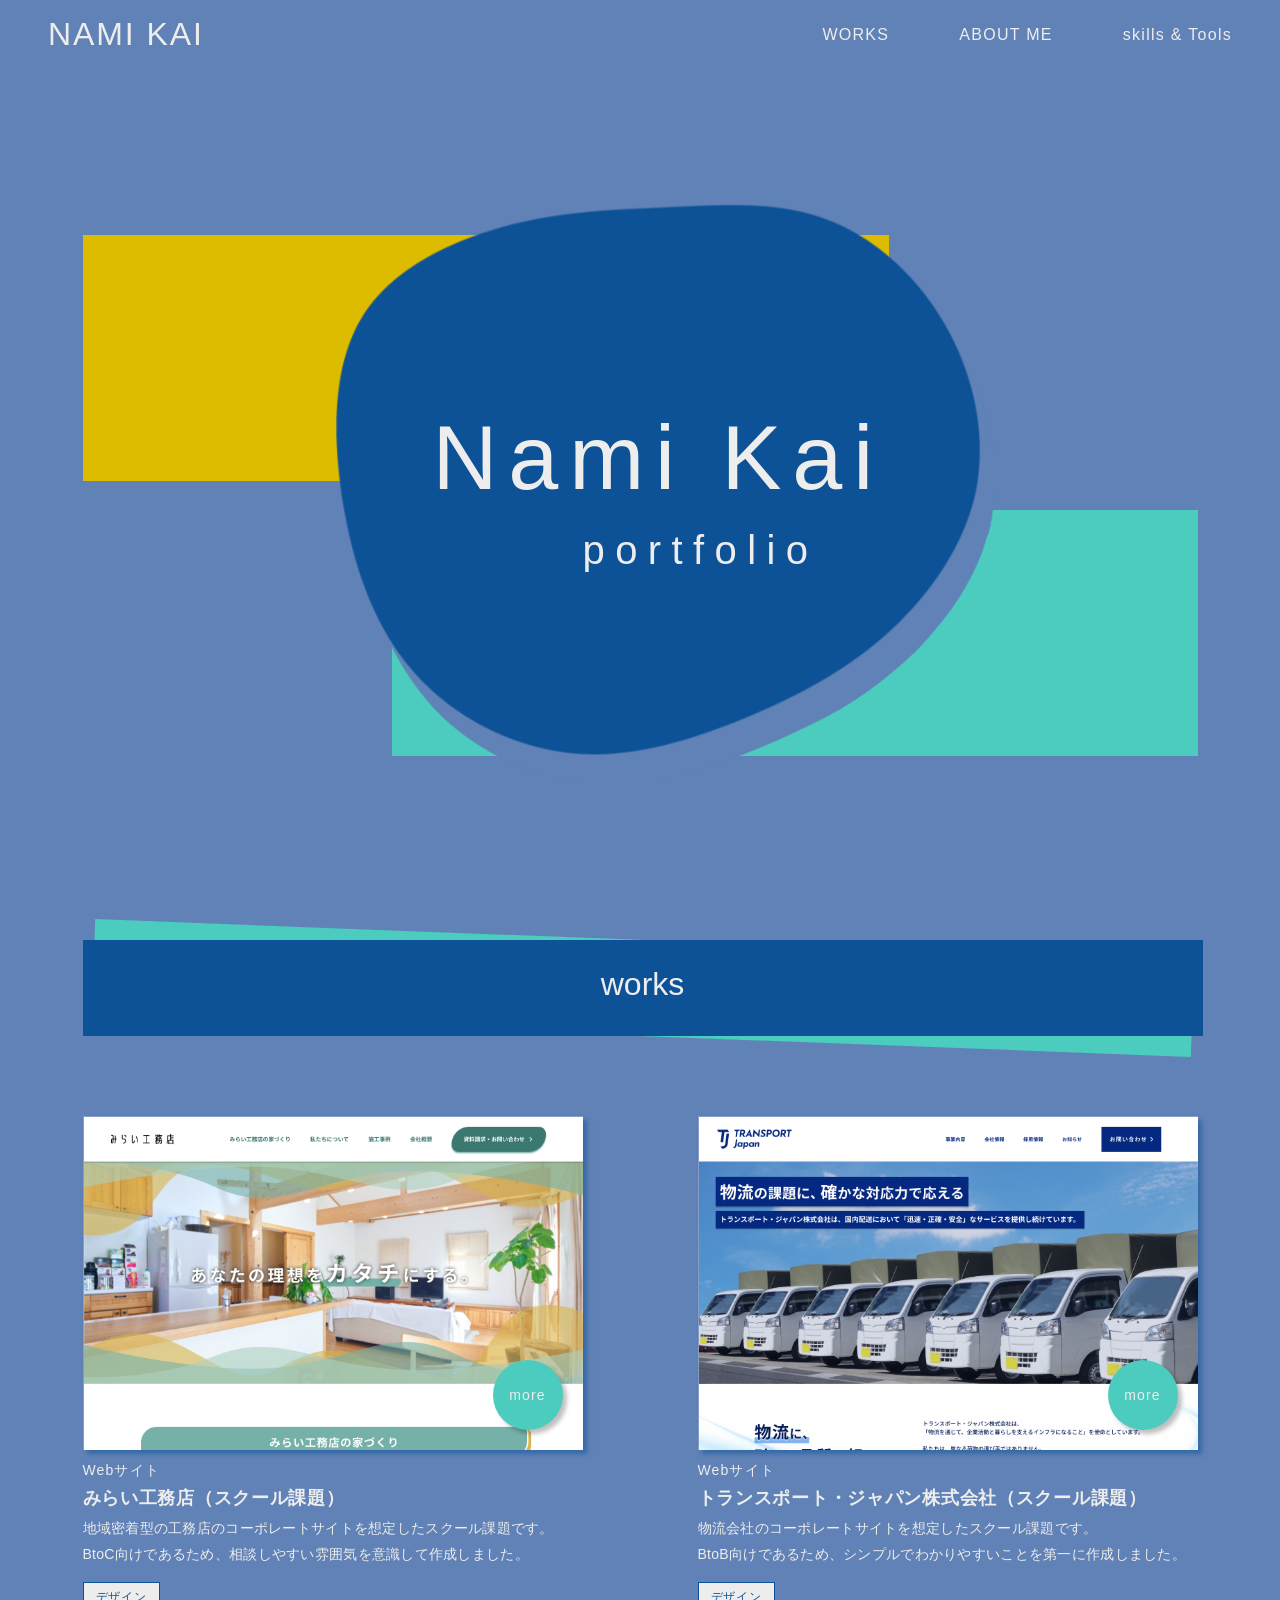
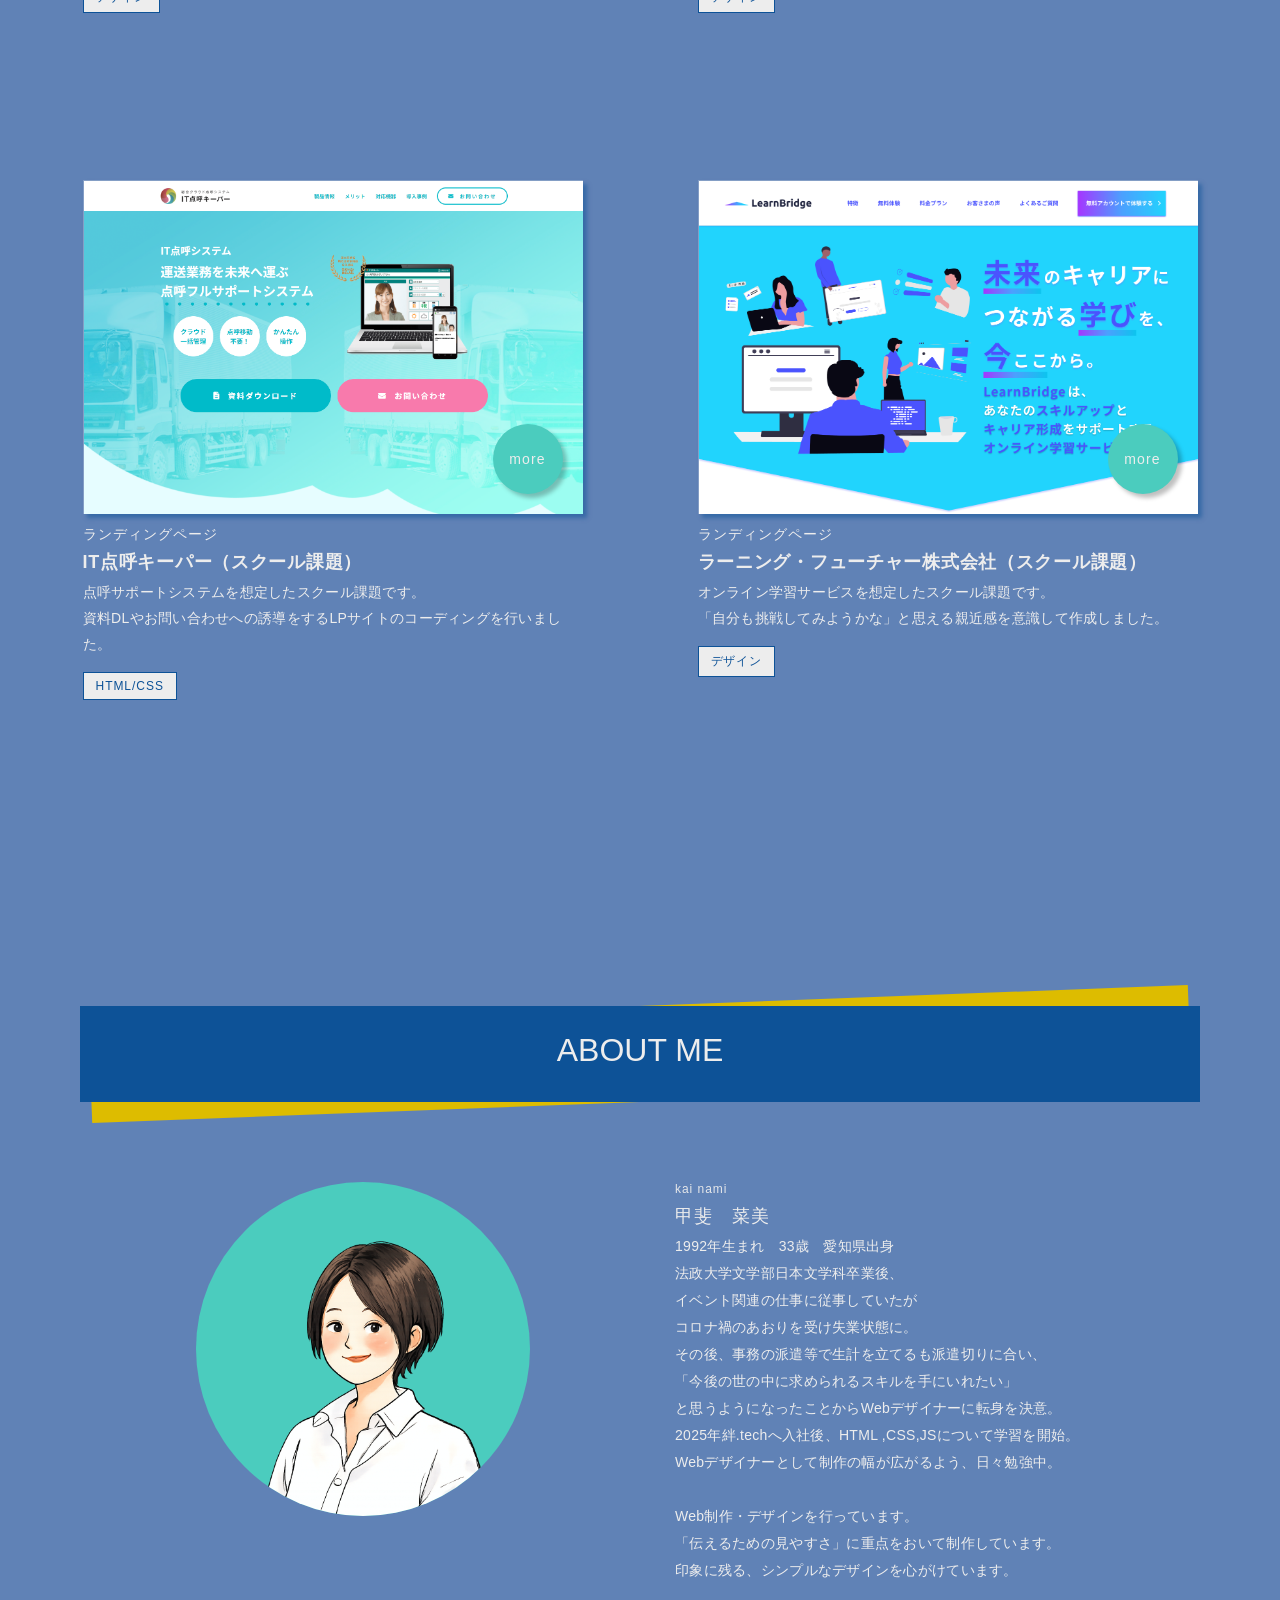
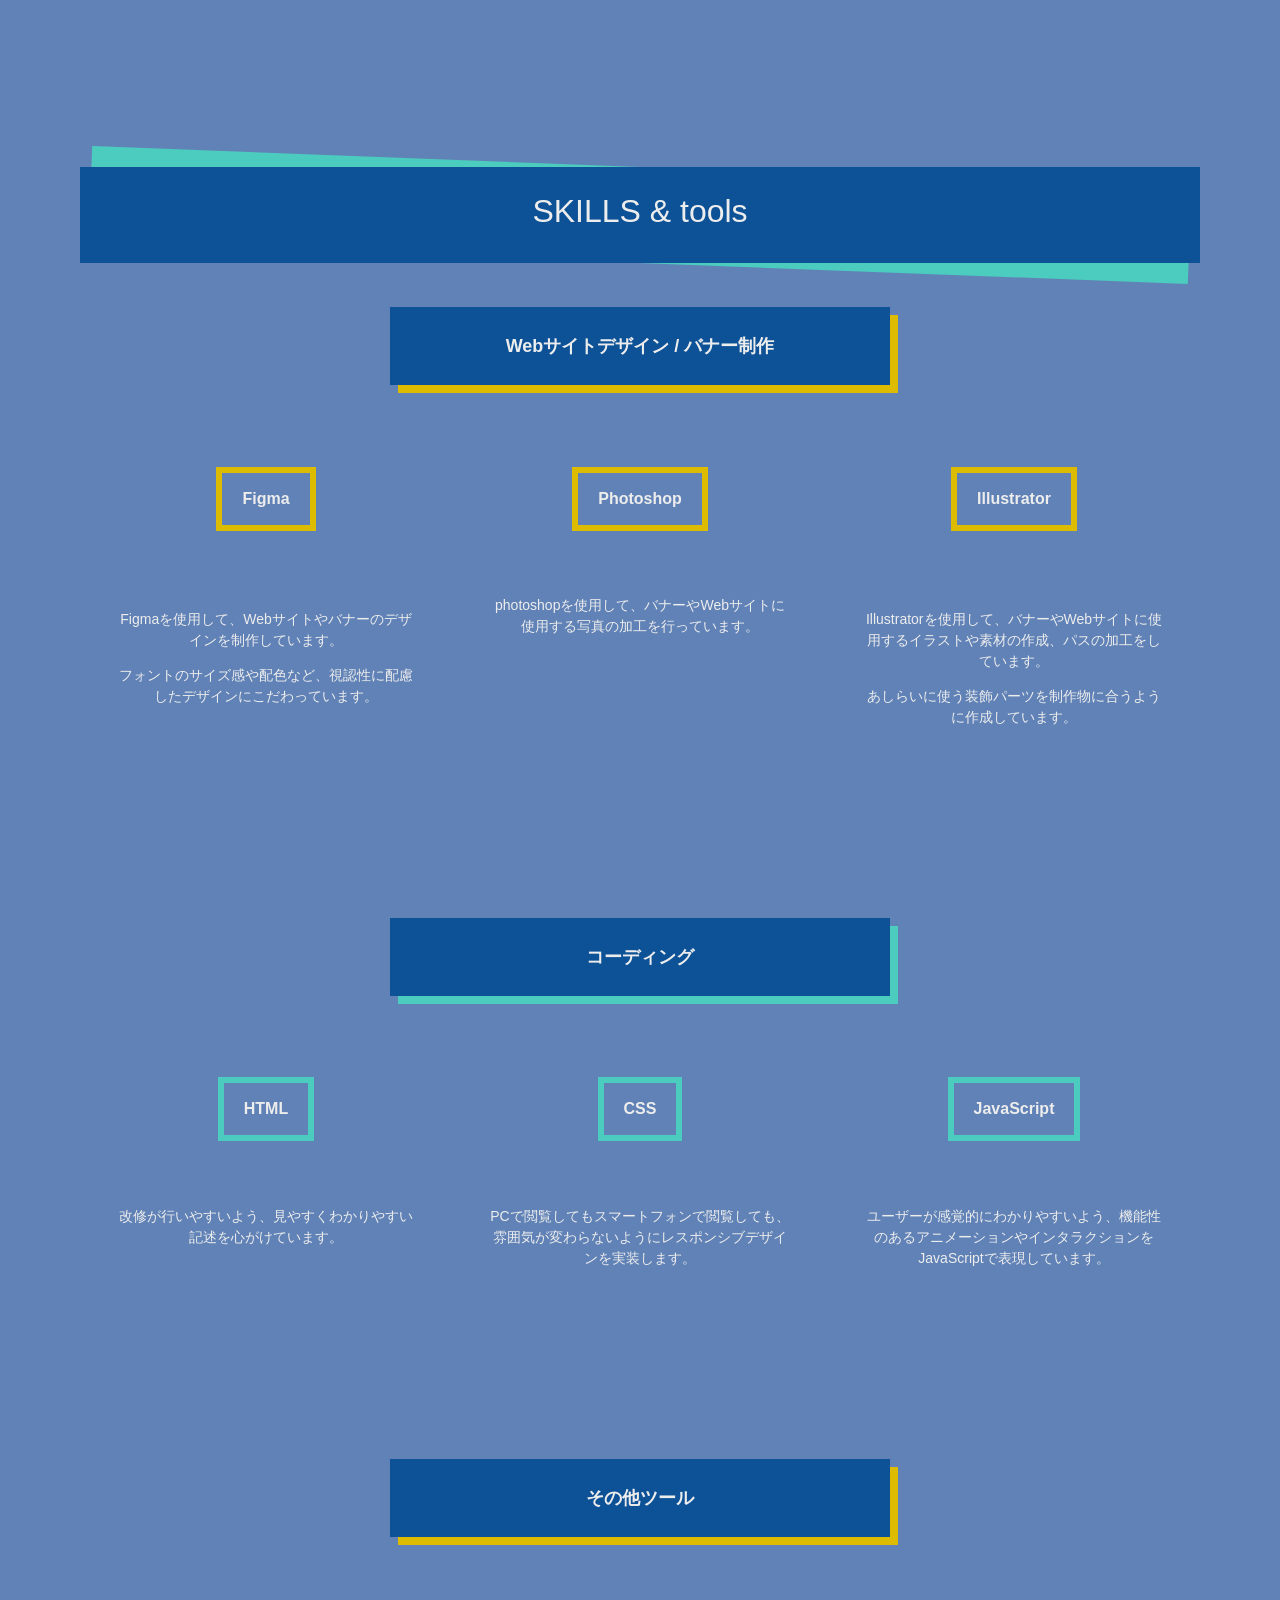
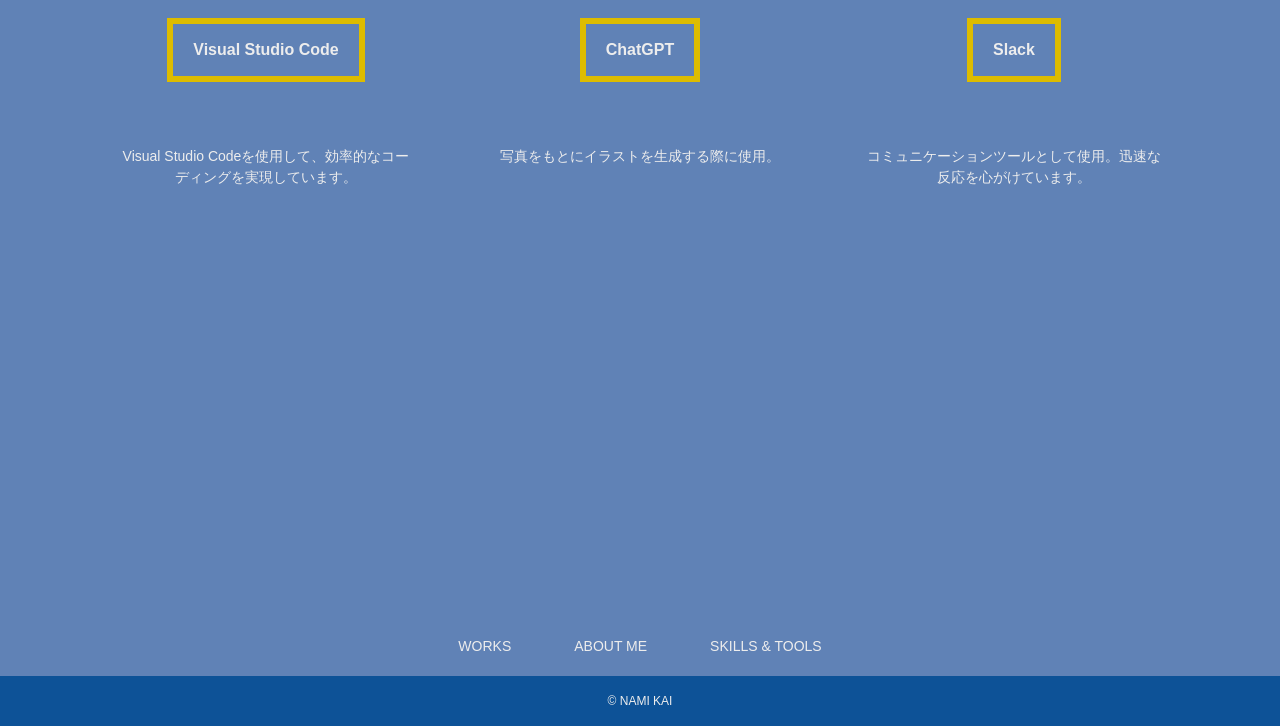
==== commit af5e9cc6: "replace with portfolio" ====
--- a/index.html
+++ b/index.html
@@ -1,270 +1,338 @@
-<!DOCTYPE html>
+<!doctype html>
 <html lang="ja">
-  <head>
-    <meta charset="UTF-8" />
-    <meta http-equiv="X-UA-Compatible" content="IE=edge" />
-    <meta name="viewport" content="width=device-width, initial-scale=1.0" />
-    <!-- google font -->
-    <link rel="preconnect" href="https://fonts.googleapis.com" />
-    <link rel="preconnect" href="https://fonts.gstatic.com" crossorigin />
-    <link
-      href="https://fonts.googleapis.com/css2?family=Noto+Sans+JP:wght@500;700&display=swap"
-      rel="stylesheet"
-    />
-    <!-- font awesome -->
-    <link rel="stylesheet"
-  href="https://cdnjs.cloudflare.com/ajax/libs/font-awesome/6.5.0/css/all.min.css"
-  integrity="sha512-Avb2QiuDEEvB4bZJYdft2mNjVShBftLdPG8FJ0V7irTLQ8Uo0qcPxh4Plq7G5tGm0rU+1SPhVotteLpBERwTkw=="
-  crossorigin="anonymous"
-  referrerpolicy="no-referrer" />
-    <!-- swiper.css -->
-    <link
-      rel="stylesheet"
-      href="https://unpkg.com/swiper/swiper-bundle.min.css"
-    />
-    <!-- CSS -->
-    <link rel="stylesheet" href="./css/reset.css" />
-    <link rel="stylesheet" href="./css/style.css" />
-    <!-- JS -->
-    <script src="https://unpkg.com/swiper/swiper-bundle.min.js"></script>
-    
-    <title>総合クラウド点呼システム IT点呼キーパー</title>
-    <meta
-      content="IT点呼・対面点呼・電話点呼・スマホ点呼を全て1つに。IT点呼キーパーは、貨物／旅客自動車運送事業者向けの総合クラウド点呼システムです。ITを活用し、営業所と車庫間で離れていても、ドライバーと運行管理者同士が顔を見ながら点呼を行えます。"
-      name="description"
-    />
-  </head>
-  <body>
-  <div class="header">
+<head>
+  <meta charset="utf-8" />
+  <meta name="viewport" content="width=device-width, initial-scale=1" />
+  <title>nami kai | portfolio</title>
+
+  <link rel="stylesheet" href="assets/css/style.css" />
+</head>
+
+<body>
+
+  <!-- ==================================================
+    HEADER（常に表示 / PCナビ + SPハンバーガー）
+  =================================================== -->
+  <header class="header" id="top">
     <div class="header-inner">
-    
-    <img class="logo" src="img/logo@2x.png">
-    
-    <p class="hdicon1"><i class="fa-solid fa-phone-volume"></i></p>
-    <p class="hdicon2"><i class="fa-solid fa-envelope"></i></p>
-
-        <nav class="header__nav nav" id="js-nav">
-          <ul class="nav__items nav-items">
-        <li><a href="#jump1" class="hdmenu">製品情報</a></li>
-        <li><a href="#jump2" class="hdmenu">メリット</a></li>
-        <li><a href="#jump3" class="hdmenu">対応機器</a></li>
-        <li><a href="#jump4" class="hdmenu">導入事例</a></li>
-        <li><a href="" class="hdmenubutton"><i class="fa-solid fa-envelope"></i>お問い合わせ</a></li>
-        <li class="nav__download">
-        <a href="dl/ittenko-document.pdf">
-          <i class="fa-solid fa-file-lines"></i>資料ダウンロード</a>
-        </li>
-          </ul>
-        </nav>
-        
-
-        <button class="header__hamburger hamburger" id="js-hamburger">
-          <span></span>
-          <span></span>
-          <span></span>
-        </button>
-      
+      <a class="header-logo en" href="#top" aria-label="トップへ戻る">NAMI KAI</a>
+
+      <!-- PCナビ（992px以上で表示想定） -->
+      <nav class="pc-nav" aria-label="グローバルナビゲーション">
+        <ul class="pc-nav-list">
+          <li class="pc-nav-item"><a class="pc-nav-link en" href="#works">WORKS</a></li>
+          <li class="pc-nav-item"><a class="pc-nav-link en" href="#about">ABOUT ME</a></li>
+          <li class="pc-nav-item"><a class="pc-nav-link en" href="#skills">skills &amp; Tools</a></li>
+        </ul>
+      </nav>
+
+      <!-- SPハンバーガー（992px以下で表示想定） -->
+      <button
+        class="hamburger"
+        type="button"
+        aria-controls="spMenu"
+        aria-expanded="false"
+        aria-label="メニューを開く"
+      >
+        <span class="hamburger-line-top" aria-hidden="true"></span>
+        <span class="hamburger-line-middle" aria-hidden="true"></span>
+        <span class="hamburger-line-bottom" aria-hidden="true"></span>
+      </button>
     </div>
-  </div>
-
-  <div class="mainvisual">
-  <div class="mv">
-  <div class="mainvileft">
-    <h3>IT点呼システム</h3>
-    <h2>運送業務を未来へ運ぶ</h2>
-    <h2>点呼フルサポートシステム</h2>
-    <div class="title-dots">
-  ・・・・・・・・・・・・
-</div>
-<div class="spimg">
-<img src="img/top-mv-img01@2x.png">
-</div>
-    <ul class="mainviicon">
-      <li class="mainviiconmaru">クラウド<br>一括管理</li>
-      <li class="mainviiconmaru">点呼移動<br>不要！</li>
-      <li class="mainviiconmaru">かんたん<br>操作</li>
-    </ul>
-  </div>
-    <div class="mainviright">
-      <img src="img/top-mv-img01@2x.png">
-    </div>
-  </div>
-  <div class="mvbutton">
-  <a href="dl/ittenko-document.pdf" class="mvbutton1"><i class="fa-solid fa-file-lines"></i>資料ダウンロード</a>
-  <a href="" class="mvbutton2"><i class="fa-solid fa-envelope"></i>お問い合わせ</a>
-  </div>
-  </div>
-  
-  <div class="section1" id="jump1">
-    <h3><span class="st1">IT点呼キーパーとは？</span></h3>
-    <img src="img/top-about-img01@2x.png">
-    <h3>IT点呼キーパーで<span>点呼結果をクラウド一括管理。</span></h3>
-    <p><span>業務効率化</span>・<span>人的負担軽減</span>・<span>虚偽報告防止</span>
-    など、</p><p>
-    安心安全な運行管理を実現します。</p>
-  </div>
-
-  <div class="section2">
-    <h3>IT点呼キーパーなら</h3>
-    <h2>こんな<span>お悩みも解決！</span></h2>
-      <div class="pcsc2">
-    <div class="pcsc2-slide"><img src="img/top-solution-img01@2x.png"></div>
-    <div class="pcsc2-slide"><img src="img/top-solution-img02@2x.png"></div>
-    <div class="pcsc2-slide"><img src="img/top-solution-img03@2x.png"></div>
-    <div class="pcsc2-slide"><img src="img/top-solution-img04@2x.png"></div>
-      </div>
-    <div class="swiper-container">
-    <div class="swiper">
-    <div class="swiper-wrapper">
-    <div class="swiper-slide"><img src="img/top-solution-img01@2x.png"></div>
-    <div class="swiper-slide"><img src="img/top-solution-img02@2x.png"></div>
-    <div class="swiper-slide"><img src="img/top-solution-img03@2x.png"></div>
-    <div class="swiper-slide"><img src="img/top-solution-img04@2x.png"></div>
-    </div>
-    <!-- ★ ここを追加（左右の矢印ボタン） -->
-    <div class="swiper-button-prev"></div>
-    <div class="swiper-button-next"></div>
-</div>
-    <!-- ページネーションがあるなら -->
-    <div class="swiper-pagination"></div>
-  
-</div>
-</div>
-  <div class="section3" id="jump2">
-    <h3>IT点呼キーパーを</h3>
-    <h2>導入する<span class="ao">メリット</span></h2>
-    <section class="someTabs" data-tabs>
-  <nav class="tabs__nav">
-    <a href="#" class="tabs__item active" data-tab>運行管理者</a>
-    <a href="#" class="tabs__item" data-tab>ドライバー</a>
-    <a href="#" class="tabs__item" data-tab>経営者</a>
-  </nav>
-  <div class="tabs__body">
-    <div class="tabs__content active" data-tab-content>
-      <img src="img/top-merit-img01.png">
-      <h3 class="shiro">運行管理者のメリット</h3>
-      <ul>
-        <li><span>運行管理者が車庫にいなくても</span>、営業所からドライバーと<span>IT点呼により顔を見ながら点呼</span>ができます。</li>
-        <li>点呼結果が自動でクラウドに保存され、<span>管理がスムーズ</span>になります。</li>
-        <li><span>データ化</span>された点呼結果から<span>点呼記録簿が作成</span>できます。</li>
-        <li>点呼結果・点呼記録簿は<span>いつでもどこでも確認・出力</span>できるので、<span>監査の時も慌てず対応</span>できるようになります。</li>
+  </header>
+
+  <!-- ==================================================
+    SP MENU（右からスライドイン / フルスクリーン / 縦中央揃え）
+    ※CSS/JSは後で（リンク押下で閉じる等）
+  =================================================== -->
+  <nav class="sp-menu" id="spMenu" aria-hidden="true" aria-label="スマホメニュー">
+    <div class="sp-menu-panel">
+      <ul class="sp-menu-nav">
+        <li class="sp-menu-item"><a class="sp-menu-link en" href="#works">WORKS</a></li>
+        <li class="sp-menu-item"><a class="sp-menu-link en" href="#about">ABOUT ME</a></li>
+        <li class="sp-menu-item"><a class="sp-menu-link en" href="#skills">skills &amp; Tools</a></li>
       </ul>
     </div>
-    <div class="tabs__content" data-tab-content>
-      <img src="img/top-merit-img02.png">
-      <h3 class="shiro">ドライバーのメリット</h3>
-      <ul>
-        <li>対面点呼のために<span>離れた営業所まで向かう時間が削減</span>されます。</li>
-        <li>遠隔地の場合でも<span>スマートフォンで点呼</span>※が行えます。<p>※オプション</p></li>
-      </ul>
-    </div>
-    <div class="tabs__content" data-tab-content>
-      <img src="img/top-merit-img03.png">
-      <h3 class="shiro">経営者のメリット</h3>
-      <ul>
-        <li><span>点呼結果が自動でクラウドに保存・管理</span>されるので、<span>改ざん・不正利用防止</span>に繋がります。</li>
-        <li>営業所ごとにバラついていた<span>点呼の質が均一化</span>され、<span>点呼簿の質が向上</span>されます。</li>
-        <li>クラウド化により、<span>ペーパーレスで経費削減</span>に繋がります。</li>
-      </ul>
-    </div>
-  </div>
-  </section>
-  </div>
-
-  <div class="section4" id="jump3">
-    <h2>IT点呼キーパー<span class="ao">対応機器</span></h2>
-    <p>IT点呼キーパーはアルコール検知器・血圧計との連携可能。</p>
-    <p>測定結果の自動保存・CSVファイル出力など業務効率化をサポートする便利な機能を搭載。</p>
-     <div class="container">
-    <!-- 左のカード -->
-    <div class="card">
-    <div class="accordion">
-      <h3>IT点呼キーバーに対応する<span>アルコール検知器</span></h3>
-    </div>
-      <div class="list">
-        <div class="list-item">
-          <span class="company">フィガロ技研株式会社</span><span class="lidot">・・・</span><span class="models">FuGo-Pro FALC-11</span>
+    <div class="sp-menu-bg" aria-hidden="true"></div>
+  </nav>
+
+
+  <main class="main">
+
+    <!-- ==================================================
+      SECTION: HERO / MAIN VISUAL
+    =================================================== -->
+    <section class="hero" aria-label="メインビジュアル">
+      <div class="hero-inner">
+
+        <!-- 背景装飾（CSSまたは画像で再現） -->
+        <div class="hero-decor" aria-hidden="true"></div>
+
+        <div class="hero-title">
+          <h1 class="hero-name en">Nami Kai</h1>
+          <p class="hero-sub pf">portfolio</p>
         </div>
-        <div class="list-item">
-          <span class="company">株式会社東洋マーク製作所</span>
-          <span class="lidot">・・・</span>
-          <span class="models">
-            AC-0111T<br>
-            AC-0151T<br>
-            AC-015BT<br>
-            AC-018</span>
-          
-        </div>
-        <div class="list-item">
-          <span class="company">サンコーテクノ株式会社</span><span class="lidot">・・・</span><span class="models">T-3000</span>
+
+      </div>
+    </section>
+
+
+    <!-- ==================================================
+      SECTION: WORKS
+      - id="works" 必須
+      - PCは2×2（CSSでgrid）
+    =================================================== -->
+    <section class="works" id="works" aria-label="制作物">
+      <header class="section-titlebar">
+      <div class="title-ornament-blue" aria-hidden="true"></div>
+      <div class="title-ornament-green" aria-hidden="true"></div>
+        <h2 class="section-title">works</h2>
+      </header>
+
+      <div class="works-inner">
+        <div class="works-grid">
+
+          <!-- works-card1 -->
+          <article class="work-card">
+            <div class="work-image">
+              <a class="work-link" href="work/works-01.html" aria-label="みらい工務店（スクール課題）の詳細へ">
+                <img src="assets/img/miraikoumutenPCtop.png" alt="みらい工務店（スクール課題）" />
+                <span class="work-more" aria-hidden="true">more</span>
+              </a>
+            </div>
+
+            <div class="work-body">
+              <p class="work-category">Webサイト</p>
+              <h3 class="work-title">みらい工務店（スクール課題）</h3>
+              <div class="work-desc">
+                <p>地域密着型の工務店のコーポレートサイトを想定したスクール課題です。</p>
+                <p>BtoC向けであるため、相談しやすい雰囲気を意識して作成しました。</p>
+              </div>
+              <p class="work-label"><span class="label">デザイン</span></p>
+            </div>
+          </article>
+
+          <!-- works-card2 -->
+          <article class="work-card">
+            <div class="work-image">
+              <a class="work-link" href="work/works-02.html" aria-label="トランスポート・ジャパン株式会社（スクール課題）の詳細へ">
+                <img src="assets/img/transportPCtop.png" alt="トランスポート・ジャパン株式会社（スクール課題）" />
+                <span class="work-more" aria-hidden="true">more</span>
+              </a>
+            </div>
+
+            <div class="work-body">
+              <p class="work-category">Webサイト</p>
+              <h3 class="work-title">トランスポート・ジャパン株式会社（スクール課題）</h3>
+              <div class="work-desc">
+                <p>物流会社のコーポレートサイトを想定したスクール課題です。</p>
+                <p>BtoB向けであるため、シンプルでわかりやすいことを第一に作成しました。</p>
+              </div>
+              <p class="work-label"><span class="label">デザイン</span></p>
+            </div>
+          </article>
+
+          <!-- works-card3 -->
+          <article class="work-card">
+            <div class="work-image">
+              <a class="work-link" href="work/works-03.html" aria-label="IT点呼キーパー（スクール課題）の詳細へ">
+                <img src="assets/img/ITtenkoPC.png" alt="IT点呼キーパー（スクール課題）" />
+                <span class="work-more" aria-hidden="true">more</span>
+              </a>
+            </div>
+
+            <div class="work-body">
+              <p class="work-category">ランディングページ</p>
+              <h3 class="work-title">IT点呼キーパー（スクール課題）</h3>
+              <div class="work-desc">
+                <p>点呼サポートシステムを想定したスクール課題です。</p>
+                <p>資料DLやお問い合わせへの誘導をするLPサイトのコーディングを行いました。</p>
+              </div>
+              <p class="work-label"><span class="label">HTML/CSS</span></p>
+            </div>
+          </article>
+
+          <!-- works-card4 -->
+          <article class="work-card">
+            <div class="work-image">
+              <a class="work-link" href="work/works-04.html" aria-label="ラーニング・フューチャー株式会社（スクール課題）の詳細へ">
+                <img src="assets/img/learnbridgePC.png" alt="ラーニング・フューチャー株式会社（スクール課題）" />
+                <span class="work-more" aria-hidden="true">more</span>
+              </a>
+            </div>
+
+            <div class="work-body">
+              <p class="work-category">ランディングページ</p>
+              <h3 class="work-title">ラーニング・フューチャー株式会社（スクール課題）</h3>
+              <div class="work-desc">
+                <p>オンライン学習サービスを想定したスクール課題です。</p>
+                <p>「自分も挑戦してみようかな」と思える親近感を意識して作成しました。</p>
+              </div>
+              <p class="work-label"><span class="label">デザイン</span></p>
+            </div>
+          </article>
+
         </div>
       </div>
-    </div>
-
-    <!-- 右のカード -->
-    <div class="card">
-      <div class="accordion">
-      <h3>IT点呼キーバーに対応する<span>血圧機</span></h3></div>
-      <div class="list">
-        <div class="list-item">
-          <span class="company">オムロンヘルスケア株式会社</span>
-          <span class="lidot">・・・</span>
-          <span class="models">
-            健太郎HBP-9031C<br>
-            健太郎HBP-9030</span>
-          
-        </div>
-        <div class="list-item">
-          <span class="company">株式会社エー・アンド・デイ</span><span class="lidot">・・・</span><span class="models">診之助Slim TM-2657P</span>
-        </div>
-        <div class="list-item">
-          <span class="company">株式会社タニタ</span><span class="lidot">・・・</span><span class="models">業務用全自動血圧計<br>BP-910</span>
+    </section>
+
+
+    <!-- ==================================================
+      SECTION: ABOUT ME
+      - id="about" 必須
+    =================================================== -->
+    <section class="about" id="about" aria-label="自己紹介">
+      <header class="section-titlebar">
+      <div class="title-ornament-yellow" aria-hidden="true"></div>
+      <div class="title-ornament-blue" aria-hidden="true"></div>
+        <h2 class="section-title">ABOUT ME</h2>
+      </header>
+
+      <div class="about-inner">
+        <div class="about-layout">
+
+          <div class="about-image">
+            <img src="assets/img/MYicon.png" alt="" />
+          </div>
+
+          <div class="about-body">
+            <p class="about-name-en">kai nami</p>
+            <p class="about-name-ja">甲斐　菜美</p>
+
+            <div class="about-text">
+              <p>1992年生まれ　33歳　愛知県出身</p>
+              <p>法政大学文学部日本文学科卒業後、</p>
+              <p>イベント関連の仕事に従事していたが</p>
+              <p>コロナ禍のあおりを受け失業状態に。</p>
+              <p>その後、事務の派遣等で生計を立てるも派遣切りに合い、</p>
+              <p>「今後の世の中に求められるスキルを手にいれたい」</p>
+              <p>と思うようになったことからWebデザイナーに転身を決意。</p>
+              <p>2025年絆.techへ入社後、HTML ,CSS,JSについて学習を開始。</p>
+              <p>Webデザイナーとして制作の幅が広がるよう、日々勉強中。</p>
+
+              <p>&nbsp;</p>
+
+              <p>Web制作・デザインを行っています。</p>
+              <p>「伝えるための見やすさ」に重点をおいて制作しています。</p>
+              <p>印象に残る、シンプルなデザインを心がけています。</p>
+            </div>
+          </div>
+
         </div>
       </div>
-    </div>
+    </section>
+
+
+    <!-- ==================================================
+      SECTION: SKILLS & TOOLS
+      - id="skills" 必須
+    =================================================== -->
+    <section class="skills" id="skills" aria-label="スキルとツール">
+      <header class="section-titlebar">
+      <div class="title-ornament-blue" aria-hidden="true"></div>
+      <div class="title-ornament-green" aria-hidden="true"></div>
+        <h2 class="section-title">SKILLS &amp; tools</h2>
+      </header>
+
+      <div class="skills-inner">
+
+        <!-- group 1 -->
+        <section class="skills-group" aria-label="Webサイトデザイン / バナー制作">
+          <h3 class="skills-subtitle-1">Webサイトデザイン / バナー制作</h3>
+
+          <div class="skills-grid">
+            <article class="skill-card">
+              <h4 class="skill-name-1">Figma</h4>
+              <div class="skill-desc">
+                <p>Figmaを使用して、Webサイトやバナーのデザインを制作しています。</p>
+                <p>フォントのサイズ感や配色など、視認性に配慮したデザインにこだわっています。</p>
+              </div>
+            </article>
+
+            <article class="skill-card">
+              <h4 class="skill-name-1">Photoshop</h4>
+              <p class="skill-desc">photoshopを使用して、バナーやWebサイトに使用する写真の加工を行っています。</p>
+            </article>
+
+            <article class="skill-card">
+              <h4 class="skill-name-1">Illustrator</h4>
+              <div class="skill-desc">
+                <p>Illustratorを使用して、バナーやWebサイトに使用するイラストや素材の作成、パスの加工をしています。</p>
+                <p>あしらいに使う装飾パーツを制作物に合うように作成しています。</p>
+              </div>
+            </article>
+          </div>
+        </section>
+
+        <!-- group 2 -->
+        <section class="skills-group" aria-label="コーディング">
+          <h3 class="skills-subtitle-2">コーディング</h3>
+
+          <div class="skills-grid">
+            <article class="skill-card">
+              <h4 class="skill-name-2">HTML</h4>
+              <p class="skill-desc">改修が行いやすいよう、見やすくわかりやすい記述を心がけています。</p>
+            </article>
+
+            <article class="skill-card">
+              <h4 class="skill-name-2">CSS</h4>
+              <p class="skill-desc">PCで閲覧してもスマートフォンで閲覧しても、雰囲気が変わらないようにレスポンシブデザインを実装します。</p>
+            </article>
+
+            <article class="skill-card">
+              <h4 class="skill-name-2">JavaScript</h4>
+              <p class="skill-desc">ユーザーが感覚的にわかりやすいよう、機能性のあるアニメーションやインタラクションをJavaScriptで表現しています。</p>
+            </article>
+          </div>
+        </section>
+
+        <!-- group 3 -->
+        <section class="skills-group" aria-label="その他ツール">
+          <h3 class="skills-subtitle-1">その他ツール</h3>
+
+          <div class="skills-grid">
+            <article class="skill-card">
+              <h4 class="skill-name-1">Visual Studio Code</h4>
+              <p class="skill-desc">Visual Studio Codeを使用して、効率的なコーディングを実現しています。</p>
+            </article>
+
+            <article class="skill-card">
+              <h4 class="skill-name-1">ChatGPT</h4>
+              <p class="skill-desc">写真をもとにイラストを生成する際に使用。</p>
+            </article>
+
+            <article class="skill-card">
+              <h4 class="skill-name-1">Slack</h4>
+              <p class="skill-desc">コミュニケーションツールとして使用。迅速な反応を心がけています。</p>
+            </article>
+          </div>
+        </section>
+
+      </div>
+    </section>
+
+  </main>
+
+
+  <!-- ==================================================
+    FOOTER
+  =================================================== -->
+  <footer class="footer">
+  <!-- フッターナビ：青帯の“外側（上）”に置く -->
+  <nav class="footer-nav" aria-label="Footer">
+    <a class="footer-nav__link en" href="#works">WORKS</a>
+    <a class="footer-nav__link en" href="#about">ABOUT ME</a>
+    <a class="footer-nav__link en" href="#skills">SKILLS &amp; TOOLS</a>
+  </nav>
+
+  <!-- コピー：青い帯（背景あり） -->
+  <div class="footer-copy">
+    <small class="footer-copy__text">© NAMI KAI</small>
   </div>
-  </div>
-
-  <div class="section5" id="jump4">
-    <h2>実際の<span class="ao5">導入効果</span>とIT点呼の<span class="ao5">実施率</span></h2>
-    <div class="sc5li">
-      <div class="sc5li1">
-      <img src="img/top-effect-img01@2x.jpg" class="modal-img">
-      <p>※クリックで拡大します。</p>
-      </div>
-      <div class="sc5li1">
-      <img src="img/top-effect-img02@2x.jpg" class="modal-img">
-      <p>※クリックで拡大します。</p>
-      </div>
-</div>
-<div id="modal" class="modal">
-  <div class="modal-box">
-    <span class="close">&times;</span>
-    <img id="modal-content" src="" alt="">
-  </div>
-</div>
-<div class="sc5cp">
-    <p>参考：国土交通省中小トラック運送業のためのITツール活用ガイドブック</p>
-    <p>引用：テレニシ公式サイトより引用</p>
-  </div>
-</div>    
-    
-
-  <div class="section6">
-    <img src="img/contact-dec01@2x.png">
-    <h2>お問い合わせ</h2>
-    <p>製品の詳しいご相談・資料請求は<br>
-      下記のお問い合わせ専用フォームまたはお電話にてお気軽にお問い合わせください。</p>
-    <a href="" class="sc6bt1"><i class="fa-solid fa-envelope"></i>まずは無料でお問い合わせする</a>
-    <br>
-    <a href="" class="sc6bt2"><i class="fa-solid fa-phone-volume"></i>お電話はこちら</a>
-    <p class="lastcp">受付時間：月曜日～金曜日 9:00～18:00 ※土日祝日は休業</p>
-  </div>
-
-  <div class="footer">
-    <p>総合クラウド点呼システムIT点呼キーパー</p>
-  </div>
-
-  <script type="text/javascript" src="./js/common.js"></script>
-  </body>
+</footer>
+
+
+  <!-- JSは後で（ハンバーガー開閉・リンク押下で閉じる） -->
+  <script src="assets/js/main.js"></script>
+</body>
 </html>
--- a/assets/css/style.css
+++ b/assets/css/style.css
@@ -0,0 +1,1613 @@
+/* =========================
+  基本：色（前提に合わせて変数化）
+========================= */
+:root{
+  --c-text: #EDEDED;
+  --c-bg: #6082B6;
+  --c-accent-blue: #0D5297;
+  --c-accent-green: #4BCCBE;
+  --c-accent-yellow: #DDBC00;
+}
+
+/* 触るのは主に header / hamburger / sp-menu 周りだけ */
+body{
+  margin: 0;
+  color: var(--c-text);
+  background: var(--c-bg);
+  font-family: "Noto Sans JP", sans-serif;
+}
+.en{
+  font-family: "ADAM.CG PRO", "Noto Sans JP", sans-serif;
+  font-weight: 400;
+  letter-spacing: 0; /* 必要なら */
+}
+.pf{
+  font-family: "VDL-PenLetter", "Noto Sans JP", sans-serif;
+  font-weight: 200;
+  letter-spacing: 0; /* 必要なら */
+}
+
+/* メニュー開いてる時はスクロール停止 */
+body.is-menu-open{
+  overflow: hidden;
+}
+
+/* =========================
+  HEADER（常に表示）
+========================= */
+.header{
+  position: fixed;
+  top: 0;
+  left: 0;
+  right: 0;
+  z-index: 1000; /* sp-menuより上にする */
+}
+
+.header-inner{
+  display: flex;
+  align-items: center;
+  justify-content: space-between;
+  gap: 16px;
+  padding: 16px 48px;
+}
+
+@media (max-width: 992px){
+  .header-inner{
+  padding: 10px 16px;
+  }
+}
+
+/* ロゴ */
+.header-logo{
+  color: var(--c-text);
+  text-decoration: none;
+  letter-spacing: .06em;
+  font-size: 32px;
+}
+
+
+/* =========================
+  PCナビ（>=993px想定）
+========================= */
+.pc-nav{
+  display: none; /* デフォはSP扱い */
+}
+
+.pc-nav-list{
+  list-style: none;
+  display: flex;
+  gap: 70px;
+  margin: 0;
+  padding: 0;
+}
+
+.pc-nav-link{
+  color: var(--c-text);
+  text-decoration: none;
+  letter-spacing: .08em;
+}
+
+/* =========================
+  ハンバーガー（<=992px想定）
+========================= */
+.hamburger{
+  display: inline-flex; /* SPで表示 */
+  width: 44px;
+  height: 44px;
+  padding: 0;
+  border: 0;
+  background: transparent;
+  cursor: pointer;
+  position: relative;
+}
+
+/* 3本線 */
+.hamburger-line-top,
+.hamburger-line-middle,
+.hamburger-line-bottom{
+  position: absolute;
+  left: 10px;
+  right: 10px;
+  height: 2px;
+  background: var(--c-text);
+  border-radius: 999px;
+  transition: transform .25s ease, opacity .2s ease;
+}
+
+.hamburger-line-top{ top: 14px; }
+.hamburger-line-middle{ top: 21px; }
+.hamburger-line-bottom{ top: 28px; }
+
+/* ×に変形（open） */
+.hamburger.is-open .hamburger-line-top{
+  transform: translateY(7px) rotate(45deg);
+}
+.hamburger.is-open .hamburger-line-middle{
+  opacity: 0;
+}
+.hamburger.is-open .hamburger-line-bottom{
+  transform: translateY(-7px) rotate(-45deg);
+}
+
+/* =========================
+  SP MENU（右からスライド / フルスクリーン / 縦中央）
+========================= */
+.sp-menu{
+  position: fixed;
+  inset: 0;                 /* top/right/bottom/left:0 */
+  z-index: 900;             /* headerより下 */
+  background: var(--c-bg);  /* ベタ塗り */
+  transform: translateX(100%);
+  transition: transform .25s ease;
+  display: flex;
+  align-items: center;      /* 縦中央 */
+  justify-content: center;  /* 横中央 */
+  pointer-events: none;     /* 閉じてる時はクリックできない */
+}
+
+/* 開いた状態 */
+.sp-menu.is-open{
+  transform: translateX(0);
+  pointer-events: auto;
+}
+
+/* 中身のパネル（必要に応じて幅を調整） */
+.sp-menu-panel{
+  width: min(80vw, 420px);
+}
+
+/* ナビ */
+.sp-menu-nav{
+  list-style: none;
+  margin: 0;
+  padding: 0;
+  display: flex;
+  flex-direction: column;
+  gap: 28px;
+  text-align: center;
+}
+
+.sp-menu-link {
+  color: var(--c-text);
+  text-decoration: none;
+  letter-spacing: .12em;
+  font-size: 20px;
+}
+
+/* いまsp-menu-bgをHTMLに残しているので、邪魔しないように */
+.sp-menu-bg{
+  display: none;
+}
+
+/* =========================
+  ブレイクポイント：992px
+  PCでは pc-nav表示、hamburger/sp-menu非表示
+========================= */
+@media (min-width: 993px){
+  .pc-nav{
+    display: block;
+  }
+  .hamburger{
+    display: none;
+  }
+  .sp-menu{
+    display: none;
+  }
+}
+/* =========================
+  共通：固定ヘッダー分の余白（あると便利）
+  ※ヘッダー高さに合わせて後で微調整OK
+========================= */
+.main{
+  padding-top: 76px; /* headerがfixedなので内容が隠れないように */
+}
+/* =========================
+  HERO / MAINVISUAL（PC+SP 完全一致）
+  - background-shape-name：ゆっくり回転（画像）
+  - 黄色/緑：矩形（Figma座標）
+========================= */
+
+.hero{
+  position: relative;
+  display: flex;
+  justify-content: center;
+  align-items: flex-start;
+}
+
+/* ==================================================
+  PC（>=993px）：Figma完全一致（TOP/PC mainvisual）
+  ※ここは既に取得できていたPC座標をそのまま使用
+================================================== */
+@media (min-width: 993px){
+  .hero-inner{
+    position: relative;
+    width: 1115px;
+    height: 638px;
+    margin-top: 108px; /* mainvisual y=186 - header 78 */
+  }
+
+  /* 画面が狭いPCでは縮小保持（比率維持） */
+  @media (max-width: 1180px){
+    .hero-inner{
+      width: min(1115px, 92vw);
+      height: calc(min(1115px, 92vw) * (638 / 1115));
+      margin-top: clamp(24px, 8vw, 108px);
+    }
+  }
+
+  .hero-decor{
+    position: absolute;
+    inset: 0;
+    z-index: 1;
+    pointer-events: none;
+  }
+
+  /* yellow: x0 y51 w806 h246 */
+  .hero-decor::before{
+    content: "";
+    position: absolute;
+    left: 0px;
+    top: 51px;
+    width: 806px;
+    height: 246px;
+    background: var(--c-accent-yellow);
+  }
+
+  /* green: x309 y326 w806 h246 */
+  .hero-decor::after{
+    content: "";
+    position: absolute;
+    left: 309px;
+    top: 326px;
+    width: 806px;
+    height: 246px;
+    background: var(--c-accent-green);
+  }
+
+  .hero-title{
+    position: absolute;
+    inset: 0;
+    z-index: 2;
+  }
+
+  /* background-shape-name（PC）：x200 y119.2106 w709.222 h638.043 */
+  .hero-title::before{
+    content: "";
+    position: absolute;
+    left: 245px;
+    top: 20px;
+    width: 675px;
+    height: 580px;
+
+    background-image: url("background-shape-name.png");
+    background-repeat: no-repeat;
+    background-position: center;
+    background-size: contain;
+
+    transform-origin: 50% 50%;
+    animation: shapeNameRotate 40s linear infinite;
+  }
+
+  /* text "nami kai": x345 y229 */
+  .hero-name{
+    position: absolute;
+    left: 350px;
+    top: 229px;
+    margin: 0;
+    z-index: 3;
+    font-size: 90px;
+    letter-spacing: .12em;
+    line-height: 1;
+    color: var(--c-text);
+  }
+
+  /* text "portfolio": x422 y344 */
+  .hero-sub{
+    position: absolute;
+    left: 500px;
+    top: 344px;
+    margin: 0;
+    z-index: 3;
+    font-size: 40px;
+    letter-spacing: .26em;
+    text-transform: lowercase;
+    color: var(--c-text);
+  }
+}
+
+/* ==================================================
+  SP（<=992px）：HERO装飾を確実に表示させる版
+================================================== */
+@media (max-width: 992px){
+  .hero-inner{
+    position: relative;
+    width: min(300px, 92vw);
+    aspect-ratio: 375 / 260;   /* ←height計算より安定 */
+    margin: 16px auto 0;
+  }
+
+  .hero-decor{
+    position: absolute;
+    inset: 0;
+    z-index: 1;
+    pointer-events: none;
+  }
+
+  /* yellow */
+  .hero-decor::before{
+    content: "";
+    position: absolute;
+    top: 39.89%;
+    width: 70%;
+    height: 30%;
+    background: var(--c-accent-yellow);
+  }
+
+  /* green */
+  .hero-decor::after{
+    content: "";
+    position: absolute;
+    right: 0;
+    top: 74.35%;
+    width: 70%;
+    height: 30%;
+    background: var(--c-accent-green);
+  }
+
+  .hero-title{
+    position: absolute;
+    inset: 0;
+    z-index: 2;
+  }
+
+  /* background-shape-name */
+  .hero-title::before{
+    content: "";
+    position: absolute;
+    left: 28.48%;
+    top: 33.62%;
+    width: 55.41%;
+    height: 72.72%;
+
+    /* ここ重要：画像パスを実ファイルに合わせる */
+    background-image: url("background-shape-name.png");
+    background-repeat: no-repeat;
+    background-position: center;
+    background-size: contain;
+
+    transform-origin: 50% 50%;
+    transform: rotate(11.1deg);
+    animation: shapeNameRotateSP 40s linear infinite;
+  }
+
+  .hero-name{
+    position: absolute;
+    left: 34.93%;
+    top: 58.31%;
+    margin: 0;
+    z-index: 3;
+    font-size: 24px;
+    letter-spacing: .08em;
+    line-height: 1;
+    color: var(--c-text);
+  }
+
+  .hero-sub{
+    position: absolute;
+    left: 40.53%;
+    top: 70.22%;
+    margin: 0;
+    z-index: 3;
+    font-size: 16px;
+    text-transform: lowercase;
+    color: var(--c-text);
+  }
+}
+
+
+/* 回転アニメーション（PC） */
+@keyframes shapeNameRotate{
+  from{ transform: rotate(0deg); }
+  to  { transform: rotate(360deg); }
+}
+
+/* 回転アニメーション（SP：初期角11.1degを維持して回す） */
+@keyframes shapeNameRotateSP{
+  from{ transform: rotate(11.1deg); }
+  to  { transform: rotate(371.1deg); }
+}
+
+@media (prefers-reduced-motion: reduce){
+  .hero-title::before{
+    animation: none !important;
+  }
+}
+
+/* =========================
+  HERO → WORKS の間隔（完全一致用）
+  ★ここだけ数字を変えればOK
+========================= */
+:root{
+  --gap-hero-to-works-pc: 130.96px;
+  --gap-hero-to-works-sp: 68.29px; 
+}
+
+/* Heroの直後に余白を作る（＝見出しバー位置が決まる） */
+.hero{
+  margin-bottom: var(--gap-hero-to-works-sp);
+}
+
+@media (min-width: 993px){
+  .hero{
+    margin-bottom: clamp(24px, 3vw, var(--gap-hero-to-works-pc));
+  }
+}
+
+/* =========================
+  WORKS
+========================= */
+.works{
+  padding: 80px 0 64px;
+}
+
+/* 見出しバー（works） */
+
+.section-title{
+  position: absolute;
+  left: 0;
+  width: 1120px;
+  margin: 0;
+  text-align: center;
+  top: 20px;
+  font-size: 32px;
+  line-height: 150%;
+  font-weight: 400;
+
+  z-index: 2;
+}
+
+.section-titlebar{
+  position: relative;
+  z-index: 0;
+    width: 1120px;
+  height: 140px; /* title全体の高さ（PC） */
+  margin: 0 auto;
+}
+
+/* 緑の斜め帯（背面） */
+.title-ornament-green{
+  position: absolute;
+  left: 10px;
+  top: 0;
+  width: 1100px;
+  height: 96px;
+  background: var(--c-accent-green);
+  transform: rotate(2.183deg); /* 0.0381026rad */
+  transform-origin: center;
+  z-index: 0;
+}
+
+/* 黄色の斜め帯（背面） */
+.title-ornament-yellow{
+  position: absolute;
+  left: 10px;
+  top: 0;
+  width: 1100px;
+  height: 96px;
+  background: var(--c-accent-yellow);
+  transform: rotate(-2.183deg); 
+  z-index: 0;
+}
+
+/* 青帯（前面） */
+.title-ornament-blue{
+  position: absolute;
+  left: 0;
+  width: 1120px;
+  height: 96px;
+  background: var(--c-accent-blue);
+  z-index: 1;
+}
+
+@media (max-width: 992px){
+  .section-titlebar{
+    width: 300px;
+  }
+  .title-ornament-yellow{
+    margin-top: -5px;
+    left: 5px;
+    width: 290px;
+    height: 54px;
+    transform: rotate(-4deg);
+  }
+  .title-ornament-green{
+margin-top: -5px;
+    left: 5px;
+    width: 290px;
+    height: 54px;
+    transform: rotate(4deg); /* 0.0781841rad */
+  }
+  .title-ornament-blue{
+margin-top: 10px;
+    width: 300px;
+    height: 54px;
+  }
+
+  .section-title{
+    font-size: 20px; 
+    width: 300px;  /* 必要なら後で調整 */
+    top: 10px;
+  }
+}
+
+
+
+/* セクション内側幅（全体の左右余白） */
+.works-inner{
+  margin: 0 auto;
+}
+
+/* 2×2グリッド：PC（>=993px） */
+.works-grid{
+  display: grid;
+  grid-template-columns: repeat(2, 1fr);
+  gap: 28px 28px;
+}
+
+/* SPは1列 */
+@media (max-width: 992px){
+  .works{
+    padding: 28px 0 48px;
+  }
+  .section-titlebar{
+    margin-bottom: 18px;
+  }
+  .works-grid{
+    grid-template-columns: 1fr;
+    gap: 22px;
+  }
+}
+
+
+/* 画像エリア */
+.work-image{
+   position: relative;
+  margin-bottom: 12px;
+  height: 334px;           /* ← PC時の基準高さ（後で微調整OK） */
+  overflow: hidden;
+  box-shadow: 4px 4px 4px rgba(13, 82, 151, 0.5);
+}
+
+.work-link{
+  display: block;
+  position: relative;
+  text-decoration: none;
+}
+
+/* サムネ */
+.work-link img{
+  display: block;
+  width: 100%;
+  height: auto;
+  border: 1px solid rgba(237, 237, 237, 0.25);
+}
+
+/* 画像右下の “more” */
+.work-more{
+  position: absolute;
+  right: 20px;
+  bottom: 20px;
+  font-size: 14px;
+  letter-spacing: .08em;
+  color: var(--c-text);
+  padding: 20px 20px;
+  background: var(--c-accent-green);
+  border-radius: 50%;
+  width: 30px;
+  aspect-ratio: 1/1;
+  display: inline-flex;
+  align-items: center;
+  justify-content: center;
+  box-shadow: 4px 4px 4px rgba(0, 0, 0, 0.25);
+
+}
+
+@media (max-width: 992px){
+  .work-more{
+  font-size: 12px;
+  width: 20px;
+  }
+}
+
+/* テキスト */
+.work-body{
+  display: grid;
+  gap: 6px;
+}
+
+.work-category{
+  margin: 0;
+  font-size: 14px;
+  letter-spacing: .08em;
+}
+
+.work-title{
+  margin: 0;
+  font-size: 18px;
+  letter-spacing: .04em;
+}
+
+/* 説明文（複数pを想定） */
+.work-desc{
+  margin: 0;
+  font-size: 14px;
+  line-height: 1.85;
+  letter-spacing: .02em;
+}
+
+.work-desc p{
+  margin: 0;
+}
+
+/* 下のラベル */
+.work-label{
+  margin: 8px 0 0;
+}
+
+.label{
+  display: inline-block;
+  padding: 6px 12px;
+  font-size: 12px;
+  letter-spacing: .08em;
+  color: var(--c-accent-blue);
+  background: var(--c-text); /* 緑系の薄い色 */
+  border: 1px solid var(--c-accent-blue);
+}
+
+/* ホバー（PCのみ） */
+@media (hover: hover) and (pointer: fine){
+  .work-link:hover img{
+    filter: brightness(0.92);
+  }
+  .work-link:hover .work-more{
+    background: rgba(13, 82, 151, 0.9);
+  }
+}
+
+@media (max-width: 992px){
+  .work-image{
+    height: 200px;
+  }
+}
+
+/* リンクは全面クリック可能に */
+.work-link{
+  display: block;
+  width: 100%;
+  height: 100%;
+  position: relative;
+}
+
+/* 画像をトリミング */
+.work-link img{
+  width: 100%;
+  height: 100%;
+  object-fit: cover;       /* ここが重要 */
+  object-position: center top;
+  display: block;
+}
+
+/* =========================
+  WORKS 見出しバー（Figma完全一致・確定）
+========================= */
+:root{
+  /* ===== PC ===== */
+  --worksbar-w-pc: 1115px;
+  --worksbar-h-pc: 96px;
+  --worksbar-fs-pc: 32px;
+  --worksbar-lh-pc: 1.5;
+  --worksbar-ls-pc: 0px;
+
+  /* ===== SP ===== */
+  --worksbar-w-sp: 300px;
+  --worksbar-h-sp: 36.38px;
+  --worksbar-fs-sp: 18px;
+  --worksbar-lh-sp: 1.5;
+  --worksbar-ls-sp: 0px;
+}
+
+/* WORKS 見出しバー本体 */
+.works .section-titlebar{
+  width: var(--worksbar-w-sp);
+  height: var(--worksbar-h-sp);
+  margin: 0 auto 0;
+  margin-bottom: 30px;
+  display: flex;
+  align-items: center;
+  justify-content: center;
+  background: #0D5297;
+  border-radius: 0; /* 角丸なし */
+}
+
+.works .section-title{
+  margin: 0;
+  font-family: "ADAM.CG PRO", sans-serif;
+  font-size: var(--worksbar-fs-sp);
+  line-height: var(--worksbar-lh-sp);
+  letter-spacing: var(--worksbar-ls-sp);
+  font-weight: 400;
+  color: #EDEDED;
+}
+
+/* ===== PC ===== */
+@media (min-width: 993px){
+  .works .section-titlebar{
+    width: var(--worksbar-w-pc);
+    height: var(--worksbar-h-pc);
+    margin-bottom: 80px;
+    position: relative;
+    z-index: 1;
+  }
+
+  .works .section-title{
+    font-size: var(--worksbar-fs-pc);
+    line-height: var(--worksbar-lh-pc);
+    letter-spacing: var(--worksbar-ls-pc);
+  }
+}
+/* =========================
+  WORKS CARD（Figma完全一致・最終確定）
+========================= */
+:root{
+  /* ===== PC ===== */
+  --work-card-w-pc: 500px;
+  --work-card-gap-pc: 167px;
+
+  --work-thumb-h-pc: 333.7px;
+
+  --work-cat-fs-pc: 12px;
+  --work-gap-thumb-to-cat-pc: 11px;
+
+  --work-title-fs-pc: 18px;
+  --work-title-fw-pc: 700;
+
+  --work-text-fs-pc: 14px;
+  --work-text-lh-pc: 1.5;
+  --work-gap-title-to-text-pc: 10px;
+  --work-gap-text-to-tag-pc: 10px;
+
+  --work-tag-fs-pc: 12px;
+  --work-tag-py-pc: 2px;
+  --work-tag-px-pc: 8px;
+
+  /* ===== SP ===== */
+  --work-card-w-sp: 300.33px;
+  --work-card-gap-sp: 30px;
+
+  --work-thumb-h-sp: 200.22px;
+
+  --work-cat-fs-sp: 12px;
+  --work-gap-thumb-to-cat-sp: 7px;
+
+  --work-title-fs-sp: 18px;
+  --work-title-fw-sp: 700;
+
+  --work-text-fs-sp: 14px;
+  --work-text-lh-sp: 1.5;
+  --work-gap-title-to-text-sp: 10px;
+  --work-gap-text-to-tag-sp: 10px;
+}
+
+/* ===== カード全体 ===== */
+.work-card{
+  width: var(--work-card-w-sp);
+}
+
+/* ===== サムネイル ===== */
+.work-card__thumb{
+  width: 100%;
+  height: var(--work-thumb-h-sp);
+  overflow: hidden;
+}
+
+.work-card__thumb img{
+  width: 100%;
+  height: 100%;
+  object-fit: cover;
+  display: block;
+}
+
+/* ===== 本文 ===== */
+.work-card__body{
+  margin-top: var(--work-gap-thumb-to-cat-sp);
+}
+
+/* カテゴリ */
+.work-card__category{
+  margin: 0;
+  font-size: var(--work-cat-fs-sp);
+  color: #EDEDED;
+}
+
+/* タイトル */
+.work-card__title{
+  margin: 0;
+  font-size: var(--work-title-fs-sp);
+  font-weight: var(--work-title-fw-sp);
+  color: #EDEDED;
+}
+
+/* 説明文 */
+.work-card__text{
+  margin-top: var(--work-gap-title-to-text-sp);
+  font-size: var(--work-text-fs-sp);
+  line-height: var(--work-text-lh-sp);
+  color: #EDEDED;
+}
+
+/* タグ */
+.work-card__tags{
+  margin-top: var(--work-gap-text-to-tag-sp);
+}
+
+.work-card__tag{
+  display: inline-block;
+  padding: var(--work-tag-py-pc) var(--work-tag-px-pc);
+  font-size: 12px;
+  background: #EDEDED;
+  color: #0D5297;
+  border: 1px solid #0D5297;
+}
+
+/* ===== PC ===== */
+@media (min-width: 993px){
+  .work-card{
+    width: var(--work-card-w-pc);
+  }
+
+  .work-card__thumb{
+    height: var(--work-thumb-h-pc);
+  }
+
+  .work-card__body{
+    margin-top: var(--work-gap-thumb-to-cat-pc);
+  }
+
+  .work-card__category{
+    font-size: var(--work-cat-fs-pc);
+  }
+
+  .work-card__title{
+    font-size: var(--work-title-fs-pc);
+  }
+
+  .work-card__text{
+    margin-top: var(--work-gap-title-to-text-pc);
+    font-size: var(--work-text-fs-pc);
+    line-height: var(--work-text-lh-pc);
+  }
+
+  .work-card__tags{
+    margin-top: var(--work-gap-text-to-tag-pc);
+  }
+}
+/* =========================
+  WORKS 全体レイアウト（Figma完全一致・確定）
+========================= */
+:root{
+  /* ===== PC（2×2） ===== */
+  --works-grid-w-pc: 1115px; /* グリッド全体幅 */
+  --works-col-gap-pc: 115px; /* 列間 */
+  --works-row-gap-pc: 167px; /* 行間 */
+
+  /* ===== SP（縦並び） ===== */
+  --works-grid-w-sp: 300.33px; /* カード幅と一致 */
+  --works-row-gap-sp: 30px;    /* SPのカード間 */
+}
+
+/* WORKS内側の基準 */
+.works-inner{
+  width: min(1120px, 92%);
+  margin: 0 auto;
+  margin-top: 68px;
+}
+
+/* グリッド本体 */
+.works-grid{
+  width: var(--works-grid-w-sp);
+  margin: 0 auto;
+
+  display: grid;
+  grid-template-columns: 1fr; /* SPは1列 */
+  row-gap: var(--works-row-gap-sp);
+}
+
+/* ===== PC：2列×2行 ===== */
+@media (min-width: 993px){
+  .works-grid{
+    width: var(--works-grid-w-pc);
+    grid-template-columns: repeat(2, 500px); /* カード幅：確定 */
+    column-gap: var(--works-col-gap-pc);
+    row-gap: var(--works-row-gap-pc);
+    justify-content: space-between;
+  }
+}
+
+/* =========================
+  ABOUT ME
+========================= */
+.about{
+  padding: 56px 0 186px;
+}
+
+/* ABOUTのタイトルバーだけ、黄色の飾りを後ろに入れる（Figmaの雰囲気寄せ） */
+.about .section-titlebar{
+  position: relative;
+  width: min(1120px, 92%);
+}
+
+.about .section-titlebar{
+  background: var(--c-accent-blue);
+  border-radius: 999px;
+}
+
+/* 中身の幅 */
+.about-inner{
+  width: min(1120px, 92%);
+  margin: 0 auto;
+  padding-top: 80px; /* タイトルバー下の空き */
+}
+
+/* PC：左アイコン / 右テキスト */
+.about-layout{
+  display: grid;
+  grid-template-columns: 334px 1fr; /* FigmaのMYicon幅に寄せ */
+  gap: 48px;
+  align-items: start;
+}
+
+/* 丸アイコン（円形の背景＋アイコン） */
+.about-image{
+  width: 334px;
+  height: 334px;
+  border-radius: 50%;
+  overflow: hidden;
+  position: relative;
+  background: var(--c-accent-green); /* グリーン系の円背景っぽく */
+}
+
+.about-image img{
+  width: 100%;
+  height: 100%;
+  object-fit: cover; /* イラストがはみ出しても円内に収める */
+  object-position: center top;
+  display: block;
+}
+
+/* 右側テキスト */
+.about-body{
+  max-width: 520px; /* 409px付近の読みやすさを確保（Figmaの説明幅に近い） */
+}
+
+/* 英字名前（kai nami） */
+.about-name-en{
+  margin: 0 0 8px;
+  letter-spacing: .08em;
+  text-transform: lowercase;
+  font-size: 16px;
+  opacity: .95;
+}
+
+/* 日本語名前 */
+.about-name-ja{
+  margin: 0 0 16px;
+  font-size: 22px;
+  letter-spacing: .06em;
+}
+
+/* 本文ブロック */
+.about-text{
+  font-size: 14px;
+  line-height: 2.0;
+  letter-spacing: .02em;
+}
+
+.about-text p{
+  margin: 0;
+}
+
+/* 文章内の空行（&nbsp;）があるので最低限の余白を確保 */
+.about-text p + p{
+  margin-top: 6px;
+}
+
+/* =========================
+  ABOUT：SP（<=992px）は縦並び＆中央寄せ
+========================= */
+@media (max-width: 992px){
+  .about{
+    padding: 44px 0 56px;
+  }
+
+  .about-inner{
+    padding-top: 40px;
+  }
+
+  .about-layout{
+    grid-template-columns: 1fr;
+    gap: 22px;
+    justify-items: center;
+    text-align: left; /* 文章は左揃えが読みやすい */
+  }
+
+  .about-image{
+    width: 240px;
+    height: 240px;
+  }
+
+  .about-body{
+    max-width: 560px;
+    width: 100%;
+  }
+
+}
+
+/* =========================
+  ABOUT ME（Figma完全一致・最終確定）
+========================= */
+:root{
+  /* ===== PC ===== */
+  --about-wrap-w-pc: 1120px;
+
+  --about-bar-w-pc: 1120px;
+  --about-bar-h-pc: 96px;
+  --about-bar-fs-pc: 32px;
+  --about-bar-lh-pc: 1.5;
+  --about-bar-ls-pc: 0px;
+
+  --about-icon-size-pc: 334px;  /* 直径 */
+  --about-col-gap-pc: 145px;    /* アイコンとテキストの距離 */
+  --about-text-w-pc: 409px;
+
+  --about-name-en-fs-pc: 12px;
+  --about-name-ja-fs-pc: 18px;
+  --about-body-fs-pc: 14px;
+  --about-body-lh-pc: 1.5;
+
+  --about-gap-en-to-ja-pc: 8px;
+  --about-gap-ja-to-body-pc: 8px;
+
+  /* ===== SP ===== */
+  --about-wrap-w-sp: 300px;
+
+  --about-bar-w-sp: 300px;
+  --about-bar-h-sp: 36.38px;
+  --about-bar-fs-sp: 18px; 
+  --about-bar-lh-sp: 1.5;
+  --about-bar-ls-sp: 0px;
+
+  --about-icon-size-sp: 200px;
+  --about-text-w-sp: 300px;
+
+  --about-name-en-fs-sp: 12px;
+  --about-name-ja-fs-sp: 18px;
+  --about-body-fs-sp: 14px;
+  --about-body-lh-sp: 1.5;
+
+  --about-gap-en-to-ja-sp: 8px;
+  --about-gap-ja-to-body-sp: 8px;
+}
+
+/* セクション内側 */
+.about-inner{
+  width: var(--about-wrap-w-sp);
+  margin: 0 auto;
+}
+
+/* 見出しバー */
+.about .section-titlebar{
+  width: var(--about-bar-w-sp);
+  height: var(--about-bar-h-sp);
+  margin: 0 auto 0;
+
+  display: flex;
+  align-items: center;
+  justify-content: center;
+
+  background: #0D5297;
+  border-radius: 0; /* 角丸なし */
+}
+
+.about .section-title{
+  margin: 0;
+  font-family: "ADAM.CG PRO", sans-serif;
+  font-size: var(--about-bar-fs-sp);
+  line-height: var(--about-bar-lh-sp);
+  letter-spacing: var(--about-bar-ls-sp);
+  color: #EDEDED;
+  font-weight: 400;
+}
+
+/* 本体：SPは縦並び（中央） */
+.about-layout{
+  margin-top: 0;
+  display: grid;
+  grid-template-columns: 1fr;
+  row-gap: 22px;
+  justify-items: center;
+}
+
+/* 丸アイコン */
+.about-image{
+  width: var(--about-icon-size-sp);
+  height: var(--about-icon-size-sp);
+  border-radius: 50%;
+  overflow: hidden;
+}
+
+.about-image img{
+  width: 100%;
+  height: 100%;
+  object-fit: cover;
+  display: block;
+}
+
+/* テキスト */
+.about-body{
+  width: var(--about-text-w-sp);
+}
+
+.about-name-en{
+  margin: 0;
+  font-size: var(--about-name-en-fs-sp);
+  text-align: left;
+  color: #EDEDED;
+}
+
+.about-name-ja{
+  margin: var(--about-gap-en-to-ja-sp) 0 0;
+  font-size: var(--about-name-ja-fs-sp);
+  text-align: left;
+  color: #EDEDED;
+}
+
+.about-text{
+  margin-top: var(--about-gap-ja-to-body-sp);
+  font-size: var(--about-body-fs-sp);
+  line-height: var(--about-body-lh-sp);
+  color: #EDEDED;
+}
+
+/* ===== PC：左アイコン / 右テキスト ===== */
+@media (min-width: 993px){
+  .about-inner{
+    width: var(--about-wrap-w-pc);
+  }
+
+  .about .section-titlebar{
+    width: var(--about-bar-w-pc);
+    height: var(--about-bar-h-pc);
+  }
+
+  .about .section-title{
+    font-size: var(--about-bar-fs-pc);
+    line-height: var(--about-bar-lh-pc);
+    letter-spacing: var(--about-bar-ls-pc);
+  }
+
+  .about-layout{
+    grid-template-columns: var(--about-icon-size-pc) var(--about-text-w-pc);
+    column-gap: var(--about-col-gap-pc);
+    row-gap: 0;
+    align-items: start;
+    justify-content: center;
+    justify-items: start;
+    margin-top: 0;
+  }
+
+  .about-image{
+    width: var(--about-icon-size-pc);
+    height: var(--about-icon-size-pc);
+  }
+
+  .about-body{
+    width: var(--about-text-w-pc);
+  }
+
+  .about-name-en{
+    text-align: left;
+    font-size: var(--about-name-en-fs-pc);
+  }
+
+  .about-name-ja{
+    text-align: left;
+    margin-top: var(--about-gap-en-to-ja-pc);
+    font-size: var(--about-name-ja-fs-pc);
+  }
+
+  .about-text{
+    margin-top: var(--about-gap-ja-to-body-pc);
+    font-size: var(--about-body-fs-pc);
+    line-height: var(--about-body-lh-pc);
+  }
+}
+/* =========================
+  WORKS → ABOUT の外側余白（Figma完全一致・確定）
+========================= */
+:root{
+  --gap-works-to-about-pc: 186.61px;
+  --gap-works-to-about-sp: 91.78px;
+}
+
+/* SP */
+.about{
+  margin-top: var(--gap-works-to-about-sp);
+}
+
+/* PC */
+@media (min-width: 993px){
+  .about{
+    margin-top: var(--gap-works-to-about-pc);
+  }
+}
+/* =========================
+  SKILLS & TOOLS（内部レイアウト／Figma完全一致・確定）
+========================= */
+:root{
+  /* ===== PC ===== */
+  --skills-wrap-w-pc: 1120px;
+
+  --skills-bar-w-pc: 1120px;
+  --skills-bar-h-pc: 96px;
+  --skills-bar-fs-pc: 32px;
+  --skills-bar-lh-pc: 1.5;
+  --skills-bar-ls-pc: 0px;
+
+  --skills-grid-w-pc: 1048px; /* グリッド全体幅 */
+  --skills-col-gap-pc: 74px;  /* 列間 */
+  --skills-row-gap-pc: 282px; /* 行間 */
+
+  --skills-card-w-pc: 300px; /* カード幅 */
+  --skills-card-h-pc: 224px; /* カード高さ */
+
+  /* ===== SP ===== */
+  --skills-wrap-w-sp: 300px;
+
+  --skills-bar-w-sp: 300px;
+  --skills-bar-h-sp: 36.38px;
+  --skills-bar-fs-sp: 18px; 
+  --skills-bar-lh-sp: 1.5;
+  --skills-bar-ls-sp: 0px;
+
+  --skills-grid-w-sp: 300px;
+  --skills-row-gap-sp: 30px;
+
+  --skills-card-w-sp: 300px;
+  --skills-card-h-sp: 164px;
+}
+
+/* 見出しバー */
+.skills .section-titlebar{
+  width: var(--skills-bar-w-sp);
+  height: var(--skills-bar-h-sp);
+  margin: 0 auto 0;
+  position: relative;
+  font-family: "ADAM.CG PRO", "Noto Sans JP", sans-serif;
+}
+
+@media (max-width: 992px){
+.skills .title-ornament-blue{
+    margin-top: 0px;
+  }
+.skills .title-ornament-green{
+    margin-top: 0px;
+  }
+.skills .section-titlebar{
+  margin-top: 72px;
+  margin-bottom: 68px;
+}
+
+}
+@media (min-width: 993px){
+  .skills-inner{
+    width: var(--skills-wrap-w-pc);
+  }
+
+  .skills .section-titlebar{
+  position: relative;
+  z-index: 0;
+    width: 1120px;
+  height: 140px; /* title全体の高さ（PC） */
+  margin: 0 auto;
+  }
+
+  .skills .section-title{
+    font-size: var(--skills-bar-fs-pc);
+    line-height: var(--skills-bar-lh-pc);
+    letter-spacing: var(--skills-bar-ls-pc);
+  }
+}
+/* セクション内側 */
+.skills-inner{
+  width: min(1120px, 92%);
+  margin: 0 auto;
+}
+
+/* =========================
+  SKILLS subtitle（青い矩形）
+========================= */
+.skills-subtitle-1{
+  margin: 0 auto; /* 画面中央 */
+  display: flex;
+  align-items: center;   /* 縦中央 */
+  justify-content: center; /* 横中央 */
+
+  background-color: var(--c-accent-blue);
+  color: var(--c-text);
+  text-align: center;
+}
+.skills-subtitle-2{
+  margin: 0 auto; /* 画面中央 */
+  display: flex;
+  align-items: center;   /* 縦中央 */
+  justify-content: center; /* 横中央 */
+
+  background-color: var(--c-accent-blue);
+  color: var(--c-text);
+  text-align: center;
+}
+
+/* ===== SP（〜992px） ===== */
+@media (max-width: 992px){
+  .skills-subtitle-1{
+    box-shadow: 4px 4px var(--c-accent-yellow);
+    width: 280px;
+    height: 43.68px;
+    margin-bottom: 40px;
+    font-size: 14px;        /* 必要に応じて調整OK */
+    line-height: 1;
+  }
+  .skills-subtitle-2{
+    box-shadow: 4px 4px var(--c-accent-green);
+    width: 280px;
+    height: 43.68px;
+    margin-bottom: 40px;
+    font-size: 14px;        /* 必要に応じて調整OK */
+    line-height: 1;
+  }
+}
+
+/* ===== PC（993px〜） ===== */
+@media (min-width: 993px){
+  .skills-subtitle-1{
+    box-shadow: 8px 8px var(--c-accent-yellow);
+    width: 500px;
+    height: 78px;
+    margin-bottom: 60px;
+    font-size: 18px;        /* 必要に応じて調整OK */
+    line-height: 1;
+  }
+  .skills-subtitle-2{
+    box-shadow: 8px 8px var(--c-accent-green);
+    width: 500px;
+    height: 78px;
+    margin-bottom: 60px;
+    font-size: 18px;        /* 必要に応じて調整OK */
+    line-height: 1;
+  }
+}
+
+
+/* グリッド（SP） */
+.skills-grid{
+  width: var(--skills-grid-w-sp);
+  margin: 0 auto;
+  margin-bottom: 60px;
+  display: grid;
+  grid-template-columns: 1fr;
+  row-gap: var(--skills-row-gap-sp);
+}
+
+/* カード */
+.skill-card{
+  width: var(--skills-card-w-sp);
+}
+
+/* ===== PC：3列 ===== */
+@media (min-width: 993px){
+  .skills-grid{
+    width: var(--skills-grid-w-pc);
+    grid-template-columns: repeat(3, var(--skills-card-w-pc));
+    column-gap: var(--skills-col-gap-pc);
+    row-gap: var(--skills-row-gap-pc);
+    justify-content: space-between;
+  }
+
+  .skill-card{
+    width: var(--skills-card-w-pc);
+  }
+  .skills-group {
+    padding-bottom: 116px;
+  }
+}
+/* =========================
+  SKILLS CARD 内部（バッジ＋説明／Figma完全一致・最終確定）
+========================= */
+:root{
+  /* ===== PC ===== */
+  --skill-badge-h-pc: 76px;
+  --skill-badge-px-pc: 20px;
+  --skill-badge-border-pc: 6px;
+  --skill-badge-fs-pc: 24px;
+  --skill-badge-lh-pc: 1.5;
+  --skill-gap-badge-to-text-pc: 43px;
+
+  --skill-text-fs-pc: 14px;
+  --skill-text-lh-pc: 1.5;
+
+  /* ===== SP ===== */
+  --skill-badge-h-sp: 64px;
+  --skill-badge-px-sp: 20px;
+  --skill-badge-border-sp: 6px;
+  --skill-badge-fs-sp: 16px;
+  --skill-badge-lh-sp: 1.5;
+  --skill-gap-badge-to-text-sp: 16px;
+
+  --skill-text-fs-sp: 14px;
+  --skill-text-lh-sp: 1.5;
+}
+
+/* カード内部 */
+.skill-card{
+  display: flex;
+  flex-direction: column;
+  align-items: center;
+  text-align: center;
+}
+
+/* バッジ（四角枠＋文字） */
+.skill-name-1{
+  height: var(--skill-badge-h-sp);
+  padding: 0 var(--skill-badge-px-sp);
+
+  display: flex;
+  align-items: center;
+  justify-content: center;
+
+  background: transparent;
+  border: var(--skill-badge-border-sp) solid var(--c-accent-yellow);
+  color: ver(--c-text);
+
+  font-size: var(--skill-badge-fs-sp);
+  line-height: var(--skill-badge-lh-sp);
+  box-sizing: border-box;
+}
+.skill-name-2{
+  height: var(--skill-badge-h-sp);
+  padding: 0 var(--skill-badge-px-sp);
+
+  display: flex;
+  align-items: center;
+  justify-content: center;
+
+  background: transparent;
+  border: var(--skill-badge-border-sp) solid var(--c-accent-green);
+  color: ver(--c-text);
+
+  font-size: var(--skill-badge-fs-sp);
+  line-height: var(--skill-badge-lh-sp);
+  box-sizing: border-box;
+}
+
+/* 説明文 */
+.skill-desc {
+  margin-top: var(--skill-gap-badge-to-text-sp);
+  font-size: var(--skill-text-fs-sp);
+  line-height: var(--skill-text-lh-sp);
+  color: #EDEDED;
+}
+
+/* ===== PC ===== */
+@media (min-width: 993px){
+  .skill-name {
+    height: var(--skill-badge-h-pc);
+    padding: 0 var(--skill-badge-px-pc);
+    border-width: var(--skill-badge-border-pc);
+    font-size: var(--skill-badge-fs-pc);
+    line-height: var(--skill-badge-lh-pc);
+  }
+
+  .skill-desc {
+    margin-top: var(--skill-gap-badge-to-text-pc);
+    font-size: var(--skill-text-fs-pc);
+    line-height: var(--skill-text-lh-pc);
+  }
+}
+/* =========================
+  Footer（ナビは青帯の上 / コピーは青帯の中）
+  Figma完全一致：数値確定版
+========================= */
+:root{
+  /* nav */
+  --footer-nav-fs-pc: 14px;
+  --footer-nav-fs-sp: 12px;
+
+  --footer-nav-gap-pc: 63px;
+  --footer-nav-gap-sp: 30px;
+
+  --footer-nav-to-bar-pc: 19px;
+  --footer-nav-to-bar-sp: 10px;
+
+  /* bar */
+  --footer-bar-h-pc: 50px;
+  --footer-bar-h-sp: 50px;
+}
+
+/* footer全体 */
+
+/* フッターナビ：青帯の“外側（上）” */
+.footer-nav{
+  width: 100%;
+  display: flex;
+  justify-content: center;     /* ←中央寄せ固定（左寄り対策） */
+  align-items: center;
+  gap: var(--footer-nav-gap-sp);
+  margin: 126px 0 var(--footer-nav-to-bar-sp);
+  padding: 0;                  /* 変な左余白対策 */
+  list-style: none;            /* ul で組んでても崩れないように */
+  text-align: center;
+}
+
+/* a の下線・色・サイズ */
+.footer-nav__link{
+  display: inline-block;
+  font-size: var(--footer-nav-fs-sp);
+  line-height: 1.5;
+  color: #EDEDED;
+  text-decoration: none;       /* ←下線消す */
+}
+
+/* 念のため：hover/visited でも下線を出さない */
+.footer-nav__link:visited,
+.footer-nav__link:hover,
+.footer-nav__link:focus,
+.footer-nav__link:active{
+  color: #EDEDED;
+  text-decoration: none;
+}
+
+/* コピー帯（青帯） */
+.footer-copy{
+  background: #0D5297;
+  height: var(--footer-bar-h-sp);
+  display: flex;
+  align-items: center;
+  justify-content: center;
+}
+
+.footer-copy__text{
+  color: #EDEDED;
+  font-size: 12px; /* コピーのfsが別指定なら教えて */
+  line-height: 1.5;
+  margin: 0;
+}
+
+/* ===== PC ===== */
+@media (min-width: 993px){
+  .footer-nav{
+    gap: var(--footer-nav-gap-pc);
+    margin-bottom: var(--footer-nav-to-bar-pc);
+    margin-top: 258px;
+  }
+
+  .footer-nav__link{
+    font-size: var(--footer-nav-fs-pc);
+  }
+
+  .footer-copy{
+    height: var(--footer-bar-h-pc);
+  }
+}
+html {
+  scroll-behavior: smooth;
+}
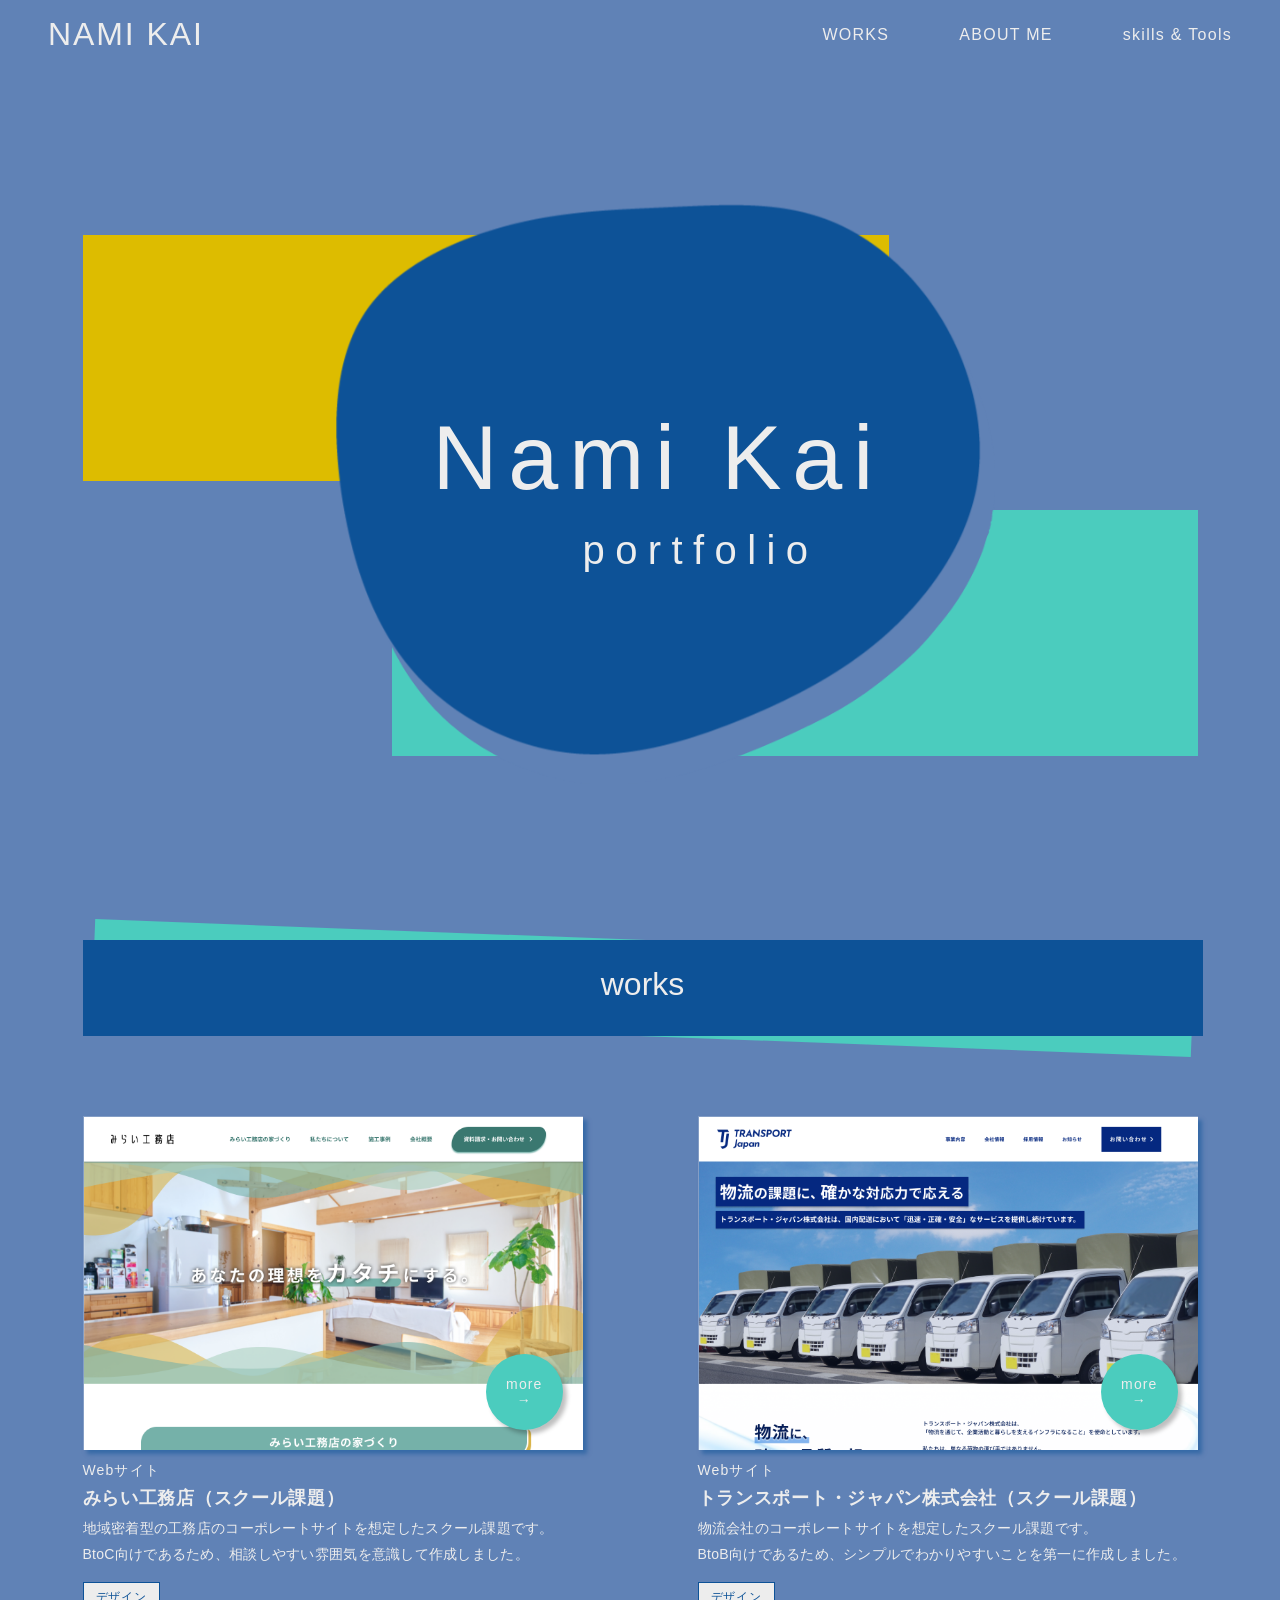
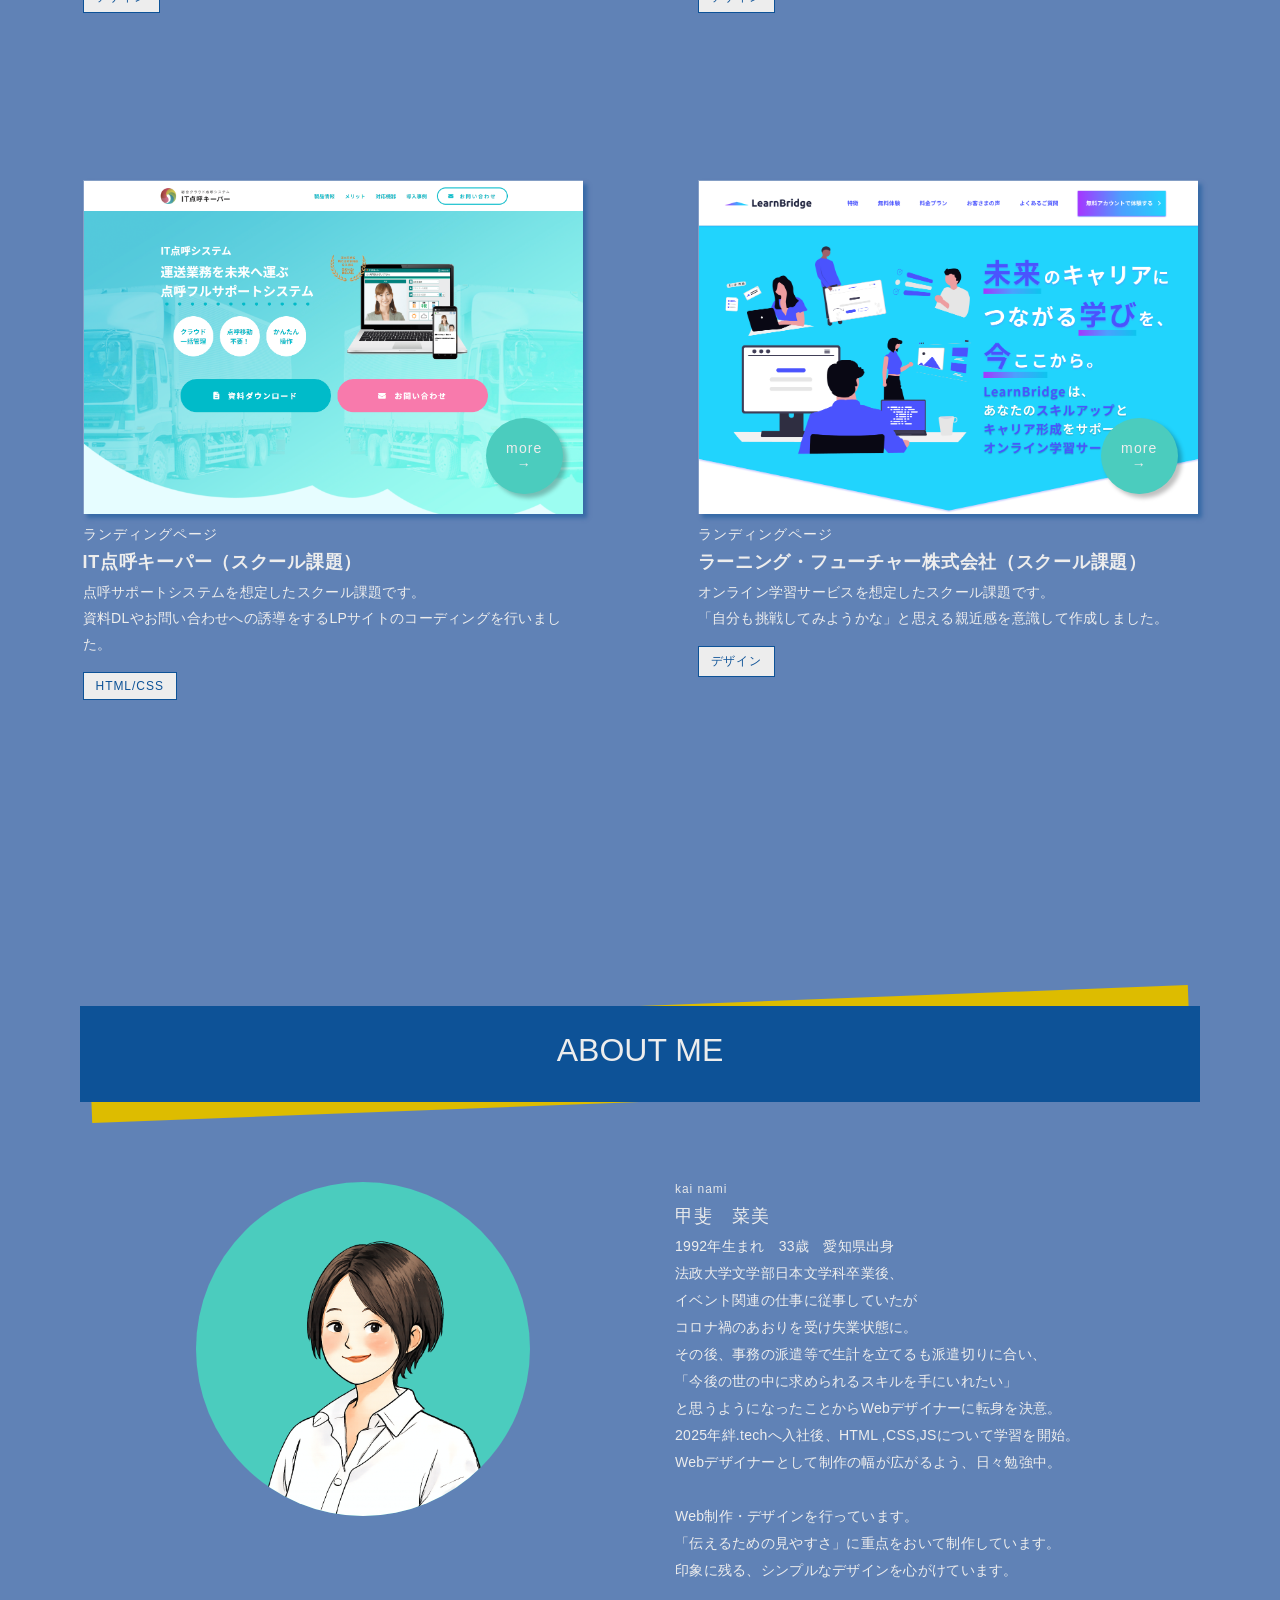
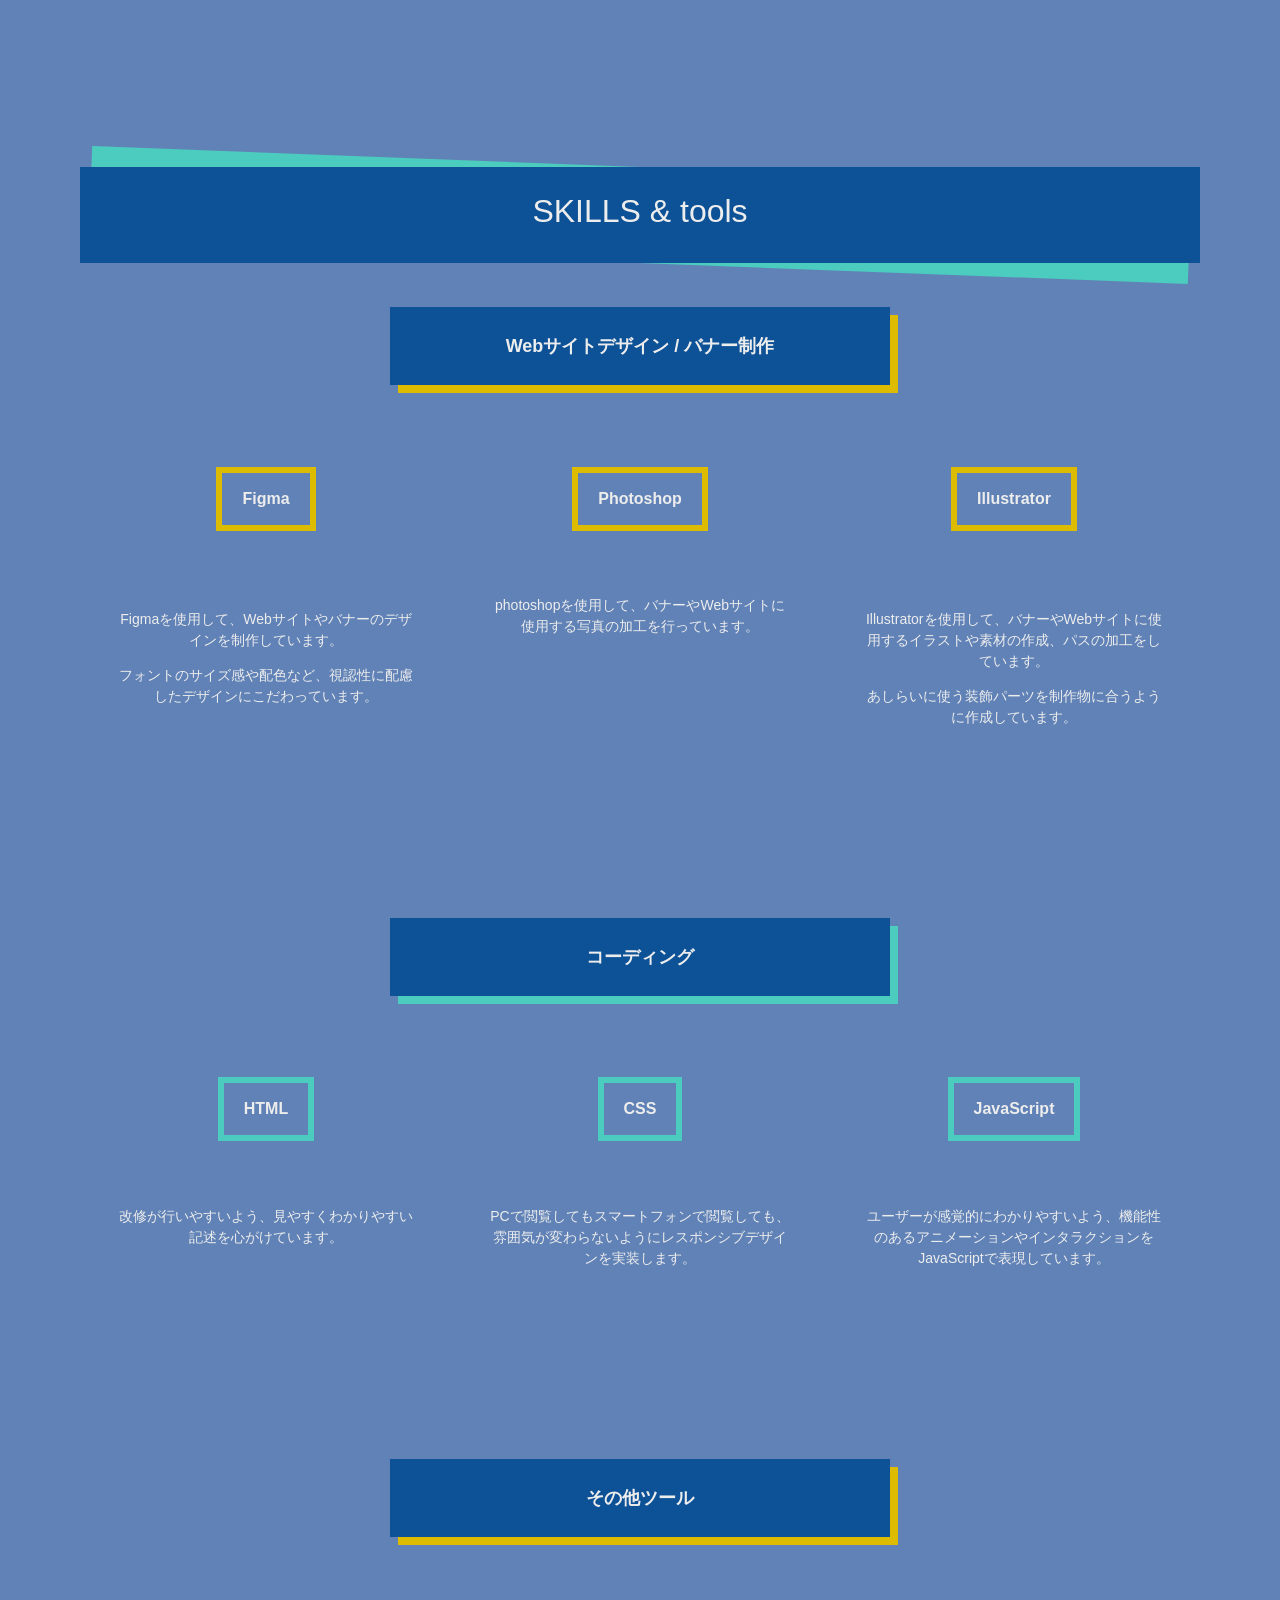
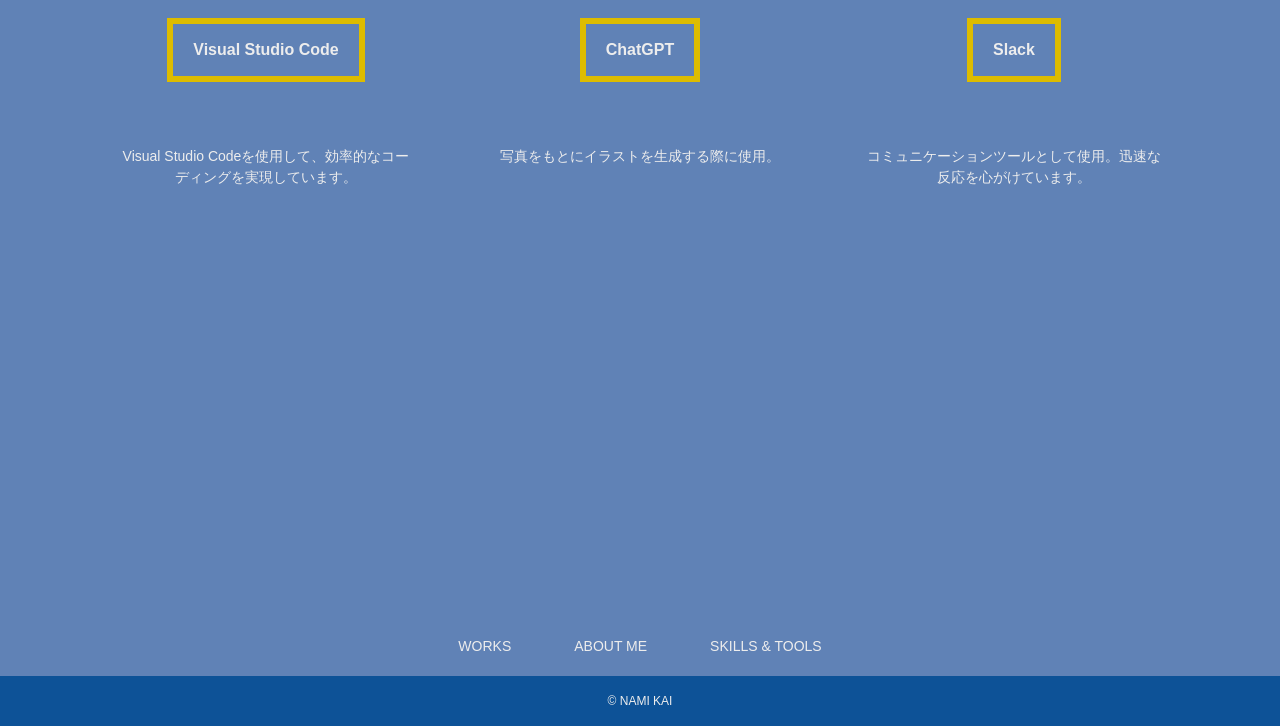
==== commit d16848a8: "update with real portfolio" ====
--- a/index.html
+++ b/index.html
@@ -13,7 +13,7 @@
   <!-- ==================================================
     HEADER（常に表示 / PCナビ + SPハンバーガー）
   =================================================== -->
-  <header class="header" id="top">
+  <header class="header">
     <div class="header-inner">
       <a class="header-logo en" href="#top" aria-label="トップへ戻る">NAMI KAI</a>
 
@@ -62,7 +62,7 @@
     <!-- ==================================================
       SECTION: HERO / MAIN VISUAL
     =================================================== -->
-    <section class="hero" aria-label="メインビジュアル">
+    <section class="hero" id="top" aria-label="メインビジュアル">
       <div class="hero-inner">
 
         <!-- 背景装飾（CSSまたは画像で再現） -->
@@ -97,7 +97,7 @@
             <div class="work-image">
               <a class="work-link" href="work/works-01.html" aria-label="みらい工務店（スクール課題）の詳細へ">
                 <img src="assets/img/miraikoumutenPCtop.png" alt="みらい工務店（スクール課題）" />
-                <span class="work-more" aria-hidden="true">more</span>
+                <span class="work-more" aria-hidden="true">more<br>→</span>
               </a>
             </div>
 
@@ -117,7 +117,7 @@
             <div class="work-image">
               <a class="work-link" href="work/works-02.html" aria-label="トランスポート・ジャパン株式会社（スクール課題）の詳細へ">
                 <img src="assets/img/transportPCtop.png" alt="トランスポート・ジャパン株式会社（スクール課題）" />
-                <span class="work-more" aria-hidden="true">more</span>
+                <span class="work-more" aria-hidden="true">more<br>→</span>
               </a>
             </div>
 
@@ -137,7 +137,7 @@
             <div class="work-image">
               <a class="work-link" href="work/works-03.html" aria-label="IT点呼キーパー（スクール課題）の詳細へ">
                 <img src="assets/img/ITtenkoPC.png" alt="IT点呼キーパー（スクール課題）" />
-                <span class="work-more" aria-hidden="true">more</span>
+                <span class="work-more" aria-hidden="true">more<br>→</span>
               </a>
             </div>
 
@@ -157,7 +157,7 @@
             <div class="work-image">
               <a class="work-link" href="work/works-04.html" aria-label="ラーニング・フューチャー株式会社（スクール課題）の詳細へ">
                 <img src="assets/img/learnbridgePC.png" alt="ラーニング・フューチャー株式会社（スクール課題）" />
-                <span class="work-more" aria-hidden="true">more</span>
+                <span class="work-more" aria-hidden="true">more<br>→</span>
               </a>
             </div>
 
--- a/assets/css/style.css
+++ b/assets/css/style.css
@@ -364,10 +364,10 @@
   .hero-title::before{
     content: "";
     position: absolute;
-    left: 28.48%;
-    top: 33.62%;
-    width: 55.41%;
-    height: 72.72%;
+    left: 8%;
+    top: 26%;
+    width: 90%;
+    height: 90%;
 
     /* ここ重要：画像パスを実ファイルに合わせる */
     background-image: url("background-shape-name.png");
@@ -382,11 +382,11 @@
 
   .hero-name{
     position: absolute;
-    left: 34.93%;
-    top: 58.31%;
+    left: 26.93%;
+    top: 54.31%;
     margin: 0;
     z-index: 3;
-    font-size: 24px;
+    font-size: 30px;
     letter-spacing: .08em;
     line-height: 1;
     color: var(--c-text);
@@ -603,19 +603,18 @@
   padding: 20px 20px;
   background: var(--c-accent-green);
   border-radius: 50%;
-  width: 30px;
   aspect-ratio: 1/1;
   display: inline-flex;
   align-items: center;
   justify-content: center;
   box-shadow: 4px 4px 4px rgba(0, 0, 0, 0.25);
-
+  text-align: center;
 }
 
 @media (max-width: 992px){
   .work-more{
-  font-size: 12px;
-  width: 20px;
+  font-size: 14px;
+  padding: 16px 16px;
   }
 }
 
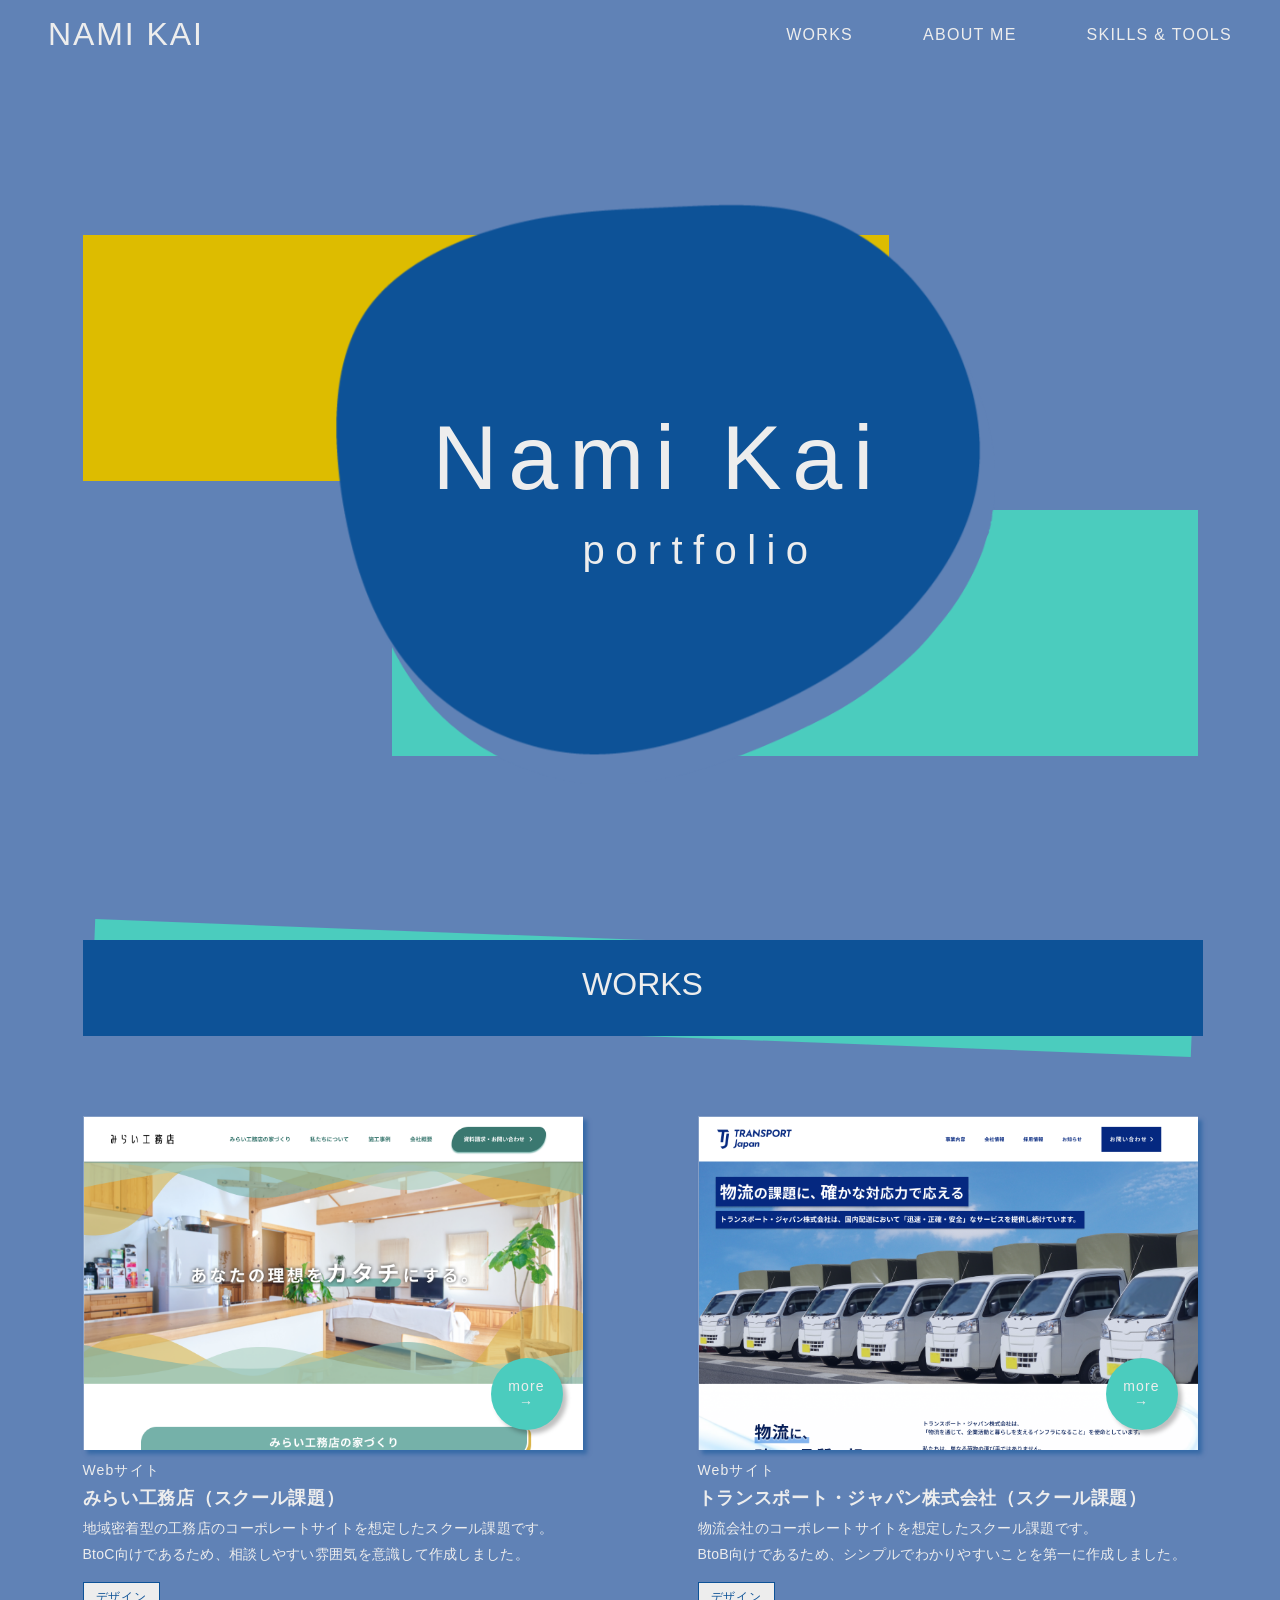
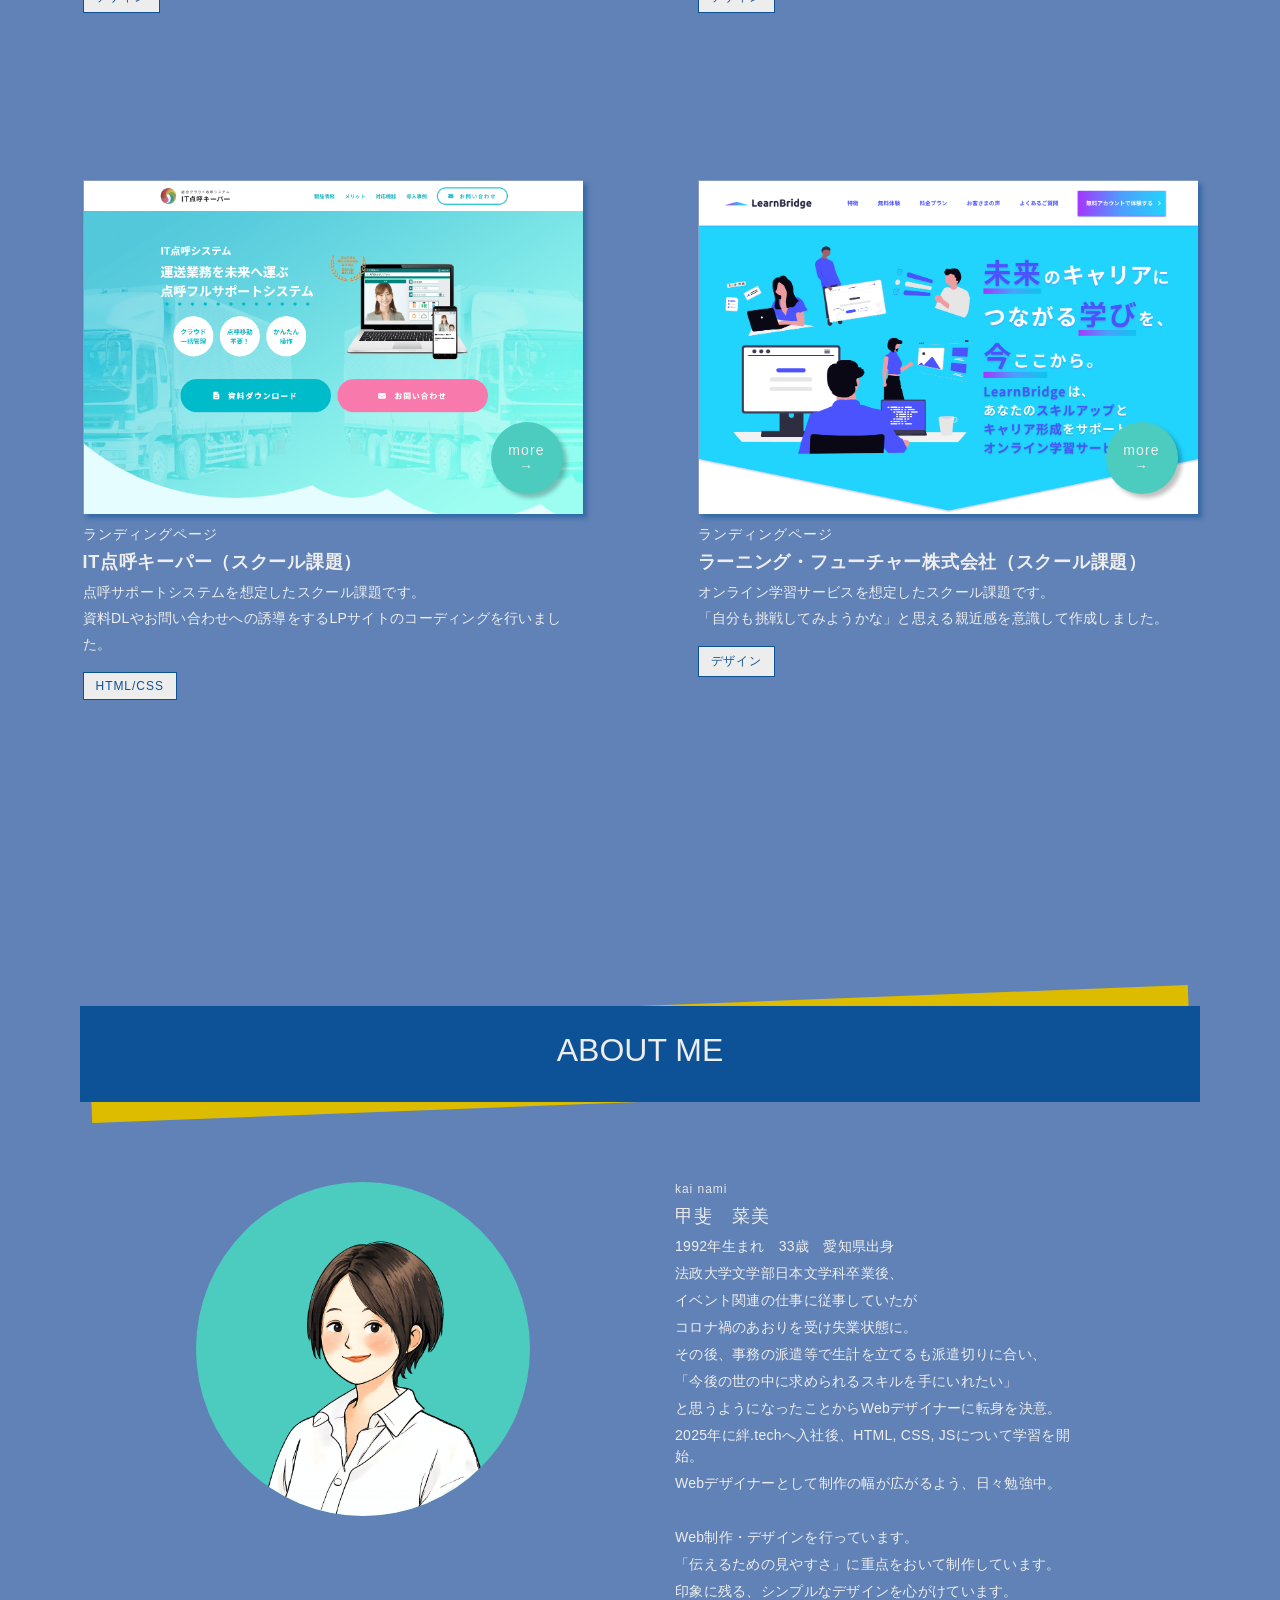
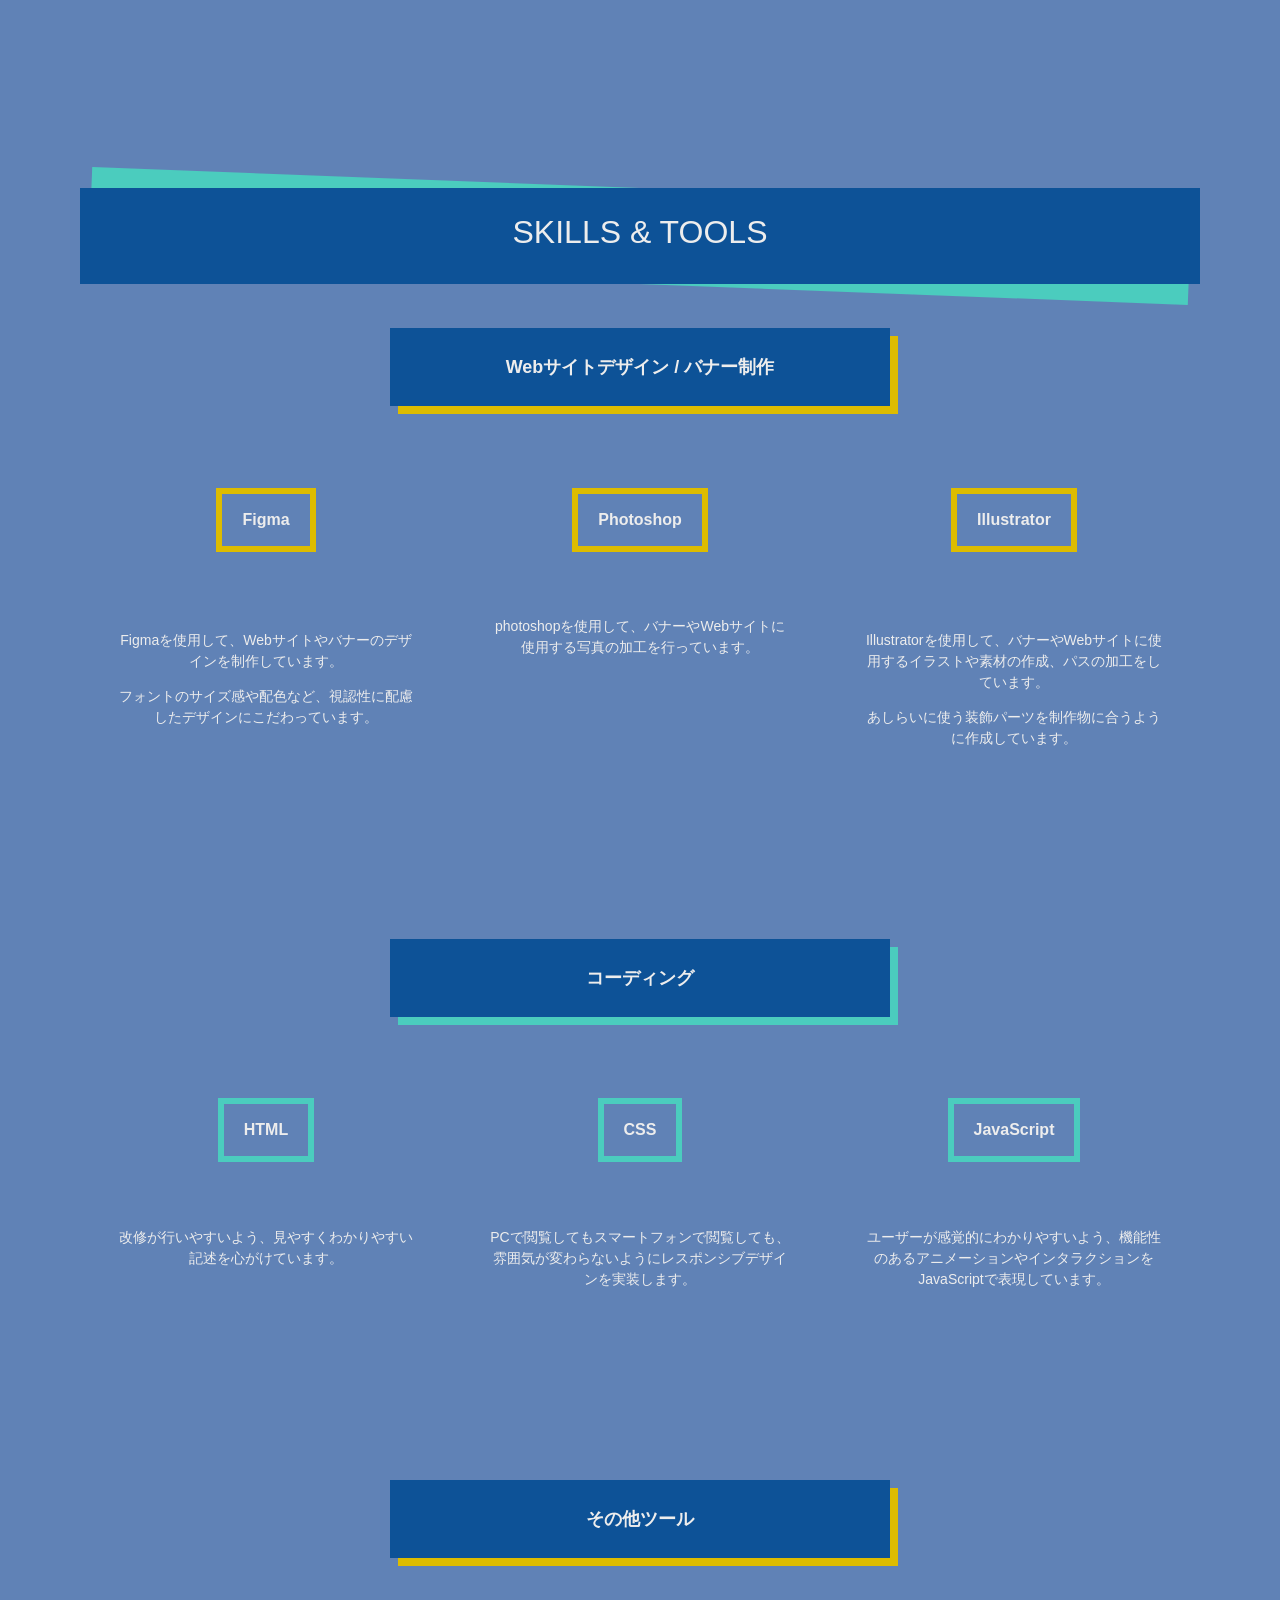
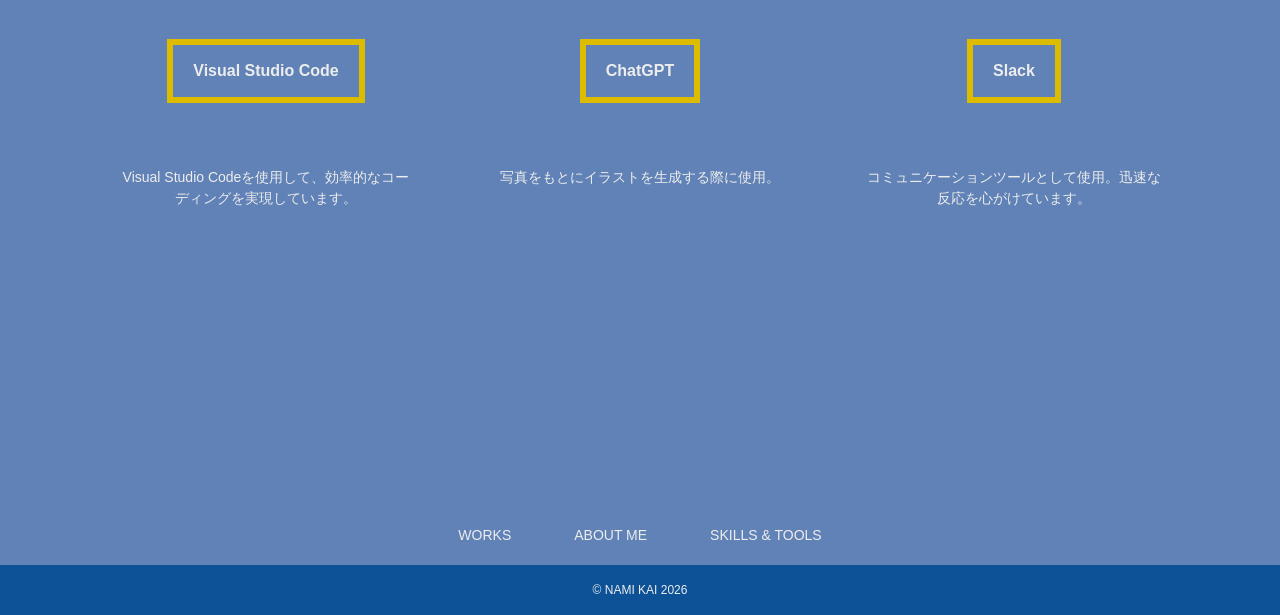
==== commit 046a2b48: "update with real portfolio" ====
--- a/index.html
+++ b/index.html
@@ -3,7 +3,7 @@
 <head>
   <meta charset="utf-8" />
   <meta name="viewport" content="width=device-width, initial-scale=1" />
-  <title>nami kai | portfolio</title>
+  <title>Nami Kai | portfolio</title>
 
   <link rel="stylesheet" href="assets/css/style.css" />
 </head>
@@ -22,7 +22,7 @@
         <ul class="pc-nav-list">
           <li class="pc-nav-item"><a class="pc-nav-link en" href="#works">WORKS</a></li>
           <li class="pc-nav-item"><a class="pc-nav-link en" href="#about">ABOUT ME</a></li>
-          <li class="pc-nav-item"><a class="pc-nav-link en" href="#skills">skills &amp; Tools</a></li>
+          <li class="pc-nav-item"><a class="pc-nav-link en" href="#skills">SKILLS &amp; TOOLS</a></li>
         </ul>
       </nav>
 
@@ -50,7 +50,7 @@
       <ul class="sp-menu-nav">
         <li class="sp-menu-item"><a class="sp-menu-link en" href="#works">WORKS</a></li>
         <li class="sp-menu-item"><a class="sp-menu-link en" href="#about">ABOUT ME</a></li>
-        <li class="sp-menu-item"><a class="sp-menu-link en" href="#skills">skills &amp; Tools</a></li>
+        <li class="sp-menu-item"><a class="sp-menu-link en" href="#skills">SKILLS &amp; TOOLS</a></li>
       </ul>
     </div>
     <div class="sp-menu-bg" aria-hidden="true"></div>
@@ -86,7 +86,7 @@
       <header class="section-titlebar">
       <div class="title-ornament-blue" aria-hidden="true"></div>
       <div class="title-ornament-green" aria-hidden="true"></div>
-        <h2 class="section-title">works</h2>
+        <h2 class="section-title">WORKS</h2>
       </header>
 
       <div class="works-inner">
@@ -207,7 +207,7 @@
               <p>その後、事務の派遣等で生計を立てるも派遣切りに合い、</p>
               <p>「今後の世の中に求められるスキルを手にいれたい」</p>
               <p>と思うようになったことからWebデザイナーに転身を決意。</p>
-              <p>2025年絆.techへ入社後、HTML ,CSS,JSについて学習を開始。</p>
+              <p>2025年に絆.techへ入社後、HTML, CSS, JSについて学習を開始。</p>
               <p>Webデザイナーとして制作の幅が広がるよう、日々勉強中。</p>
 
               <p>&nbsp;</p>
@@ -231,7 +231,7 @@
       <header class="section-titlebar">
       <div class="title-ornament-blue" aria-hidden="true"></div>
       <div class="title-ornament-green" aria-hidden="true"></div>
-        <h2 class="section-title">SKILLS &amp; tools</h2>
+        <h2 class="section-title">SKILLS &amp; TOOLS</h2>
       </header>
 
       <div class="skills-inner">
@@ -327,7 +327,7 @@
 
   <!-- コピー：青い帯（背景あり） -->
   <div class="footer-copy">
-    <small class="footer-copy__text">© NAMI KAI</small>
+    <small class="footer-copy__text">&copy; NAMI KAI 2026</small>
   </div>
 </footer>
 
--- a/assets/css/style.css
+++ b/assets/css/style.css
@@ -85,6 +85,7 @@
   color: var(--c-text);
   text-decoration: none;
   letter-spacing: .08em;
+  font-size: 16px;
 }
 
 /* =========================
@@ -597,14 +598,15 @@
   position: absolute;
   right: 20px;
   bottom: 20px;
+  width: 72px;
+  height: 72px;
   font-size: 14px;
   letter-spacing: .08em;
   color: var(--c-text);
-  padding: 20px 20px;
+
   background: var(--c-accent-green);
   border-radius: 50%;
-  aspect-ratio: 1/1;
-  display: inline-flex;
+  display: flex;
   align-items: center;
   justify-content: center;
   box-shadow: 4px 4px 4px rgba(0, 0, 0, 0.25);
@@ -613,8 +615,9 @@
 
 @media (max-width: 992px){
   .work-more{
-  font-size: 14px;
-  padding: 16px 16px;
+  width: 68px;
+  height: 68px;
+  
   }
 }
 
@@ -1596,7 +1599,6 @@
   .footer-nav{
     gap: var(--footer-nav-gap-pc);
     margin-bottom: var(--footer-nav-to-bar-pc);
-    margin-top: 258px;
   }
 
   .footer-nav__link{
